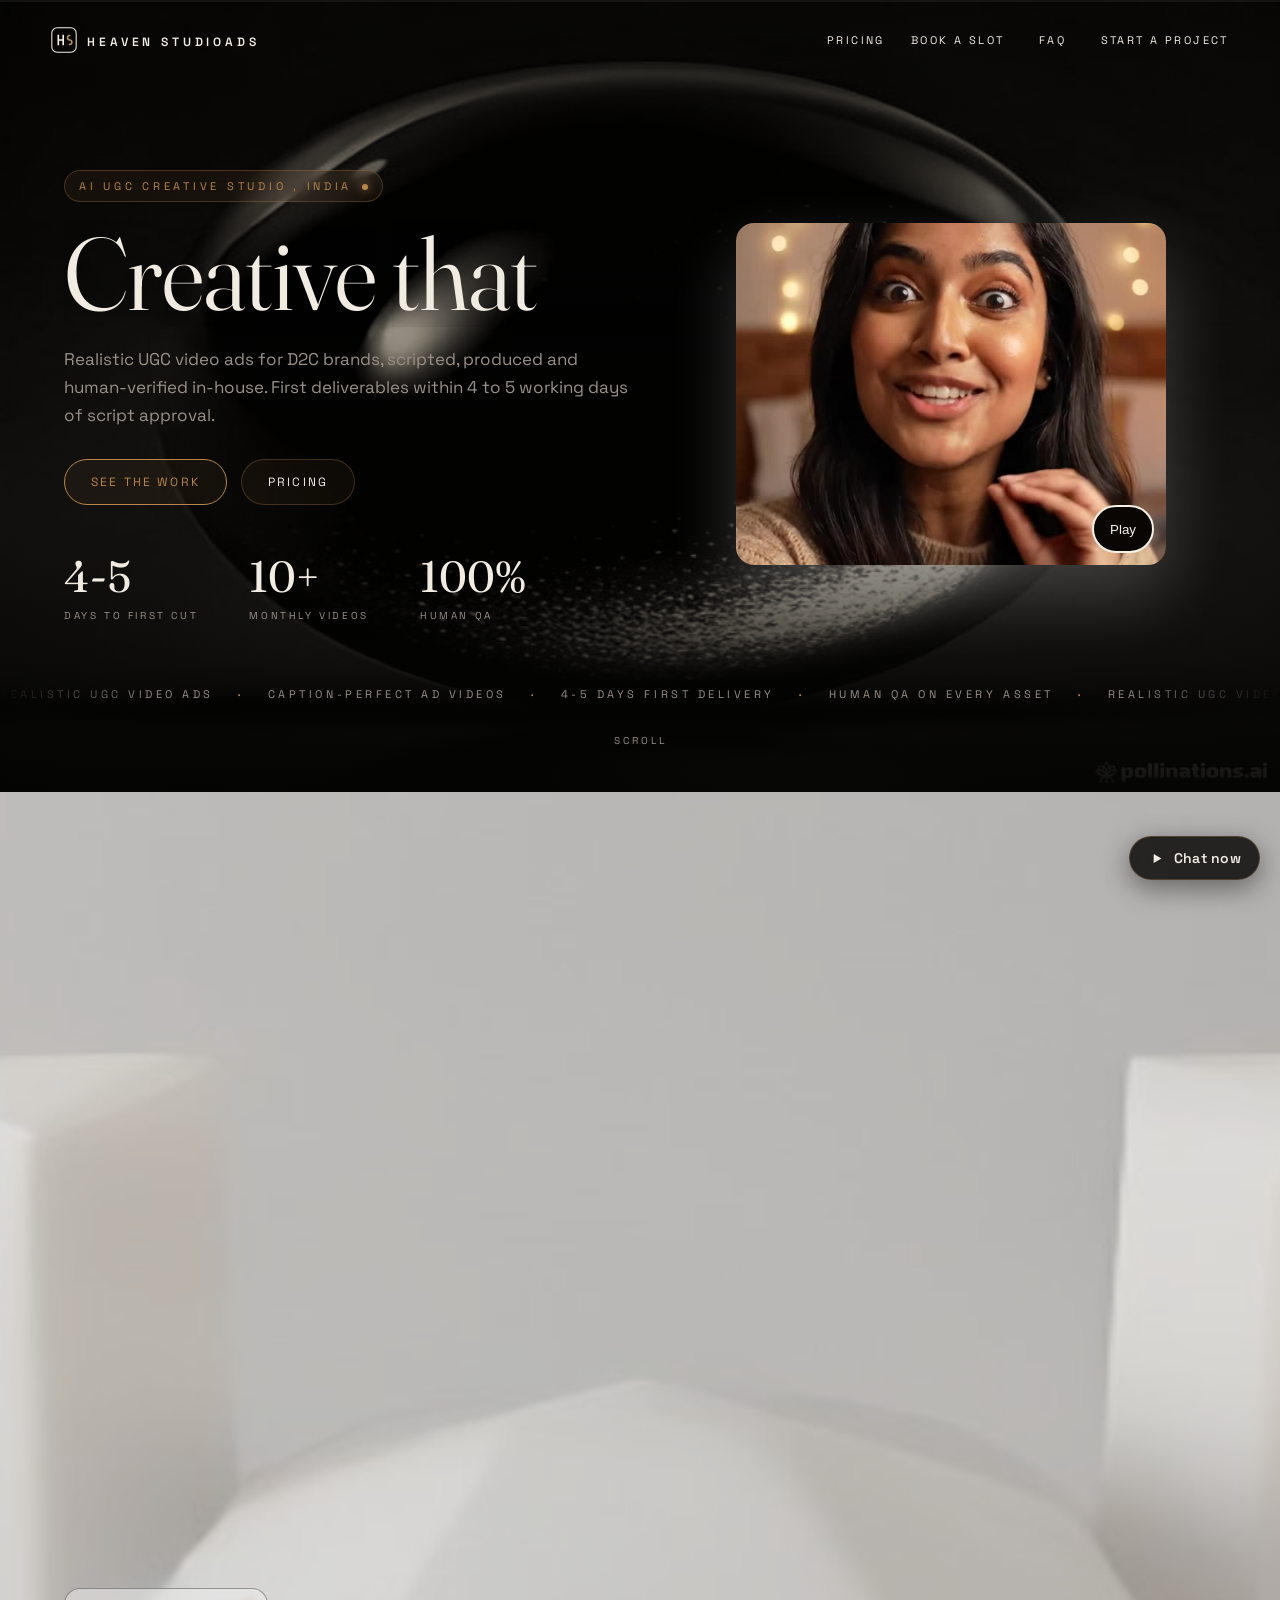
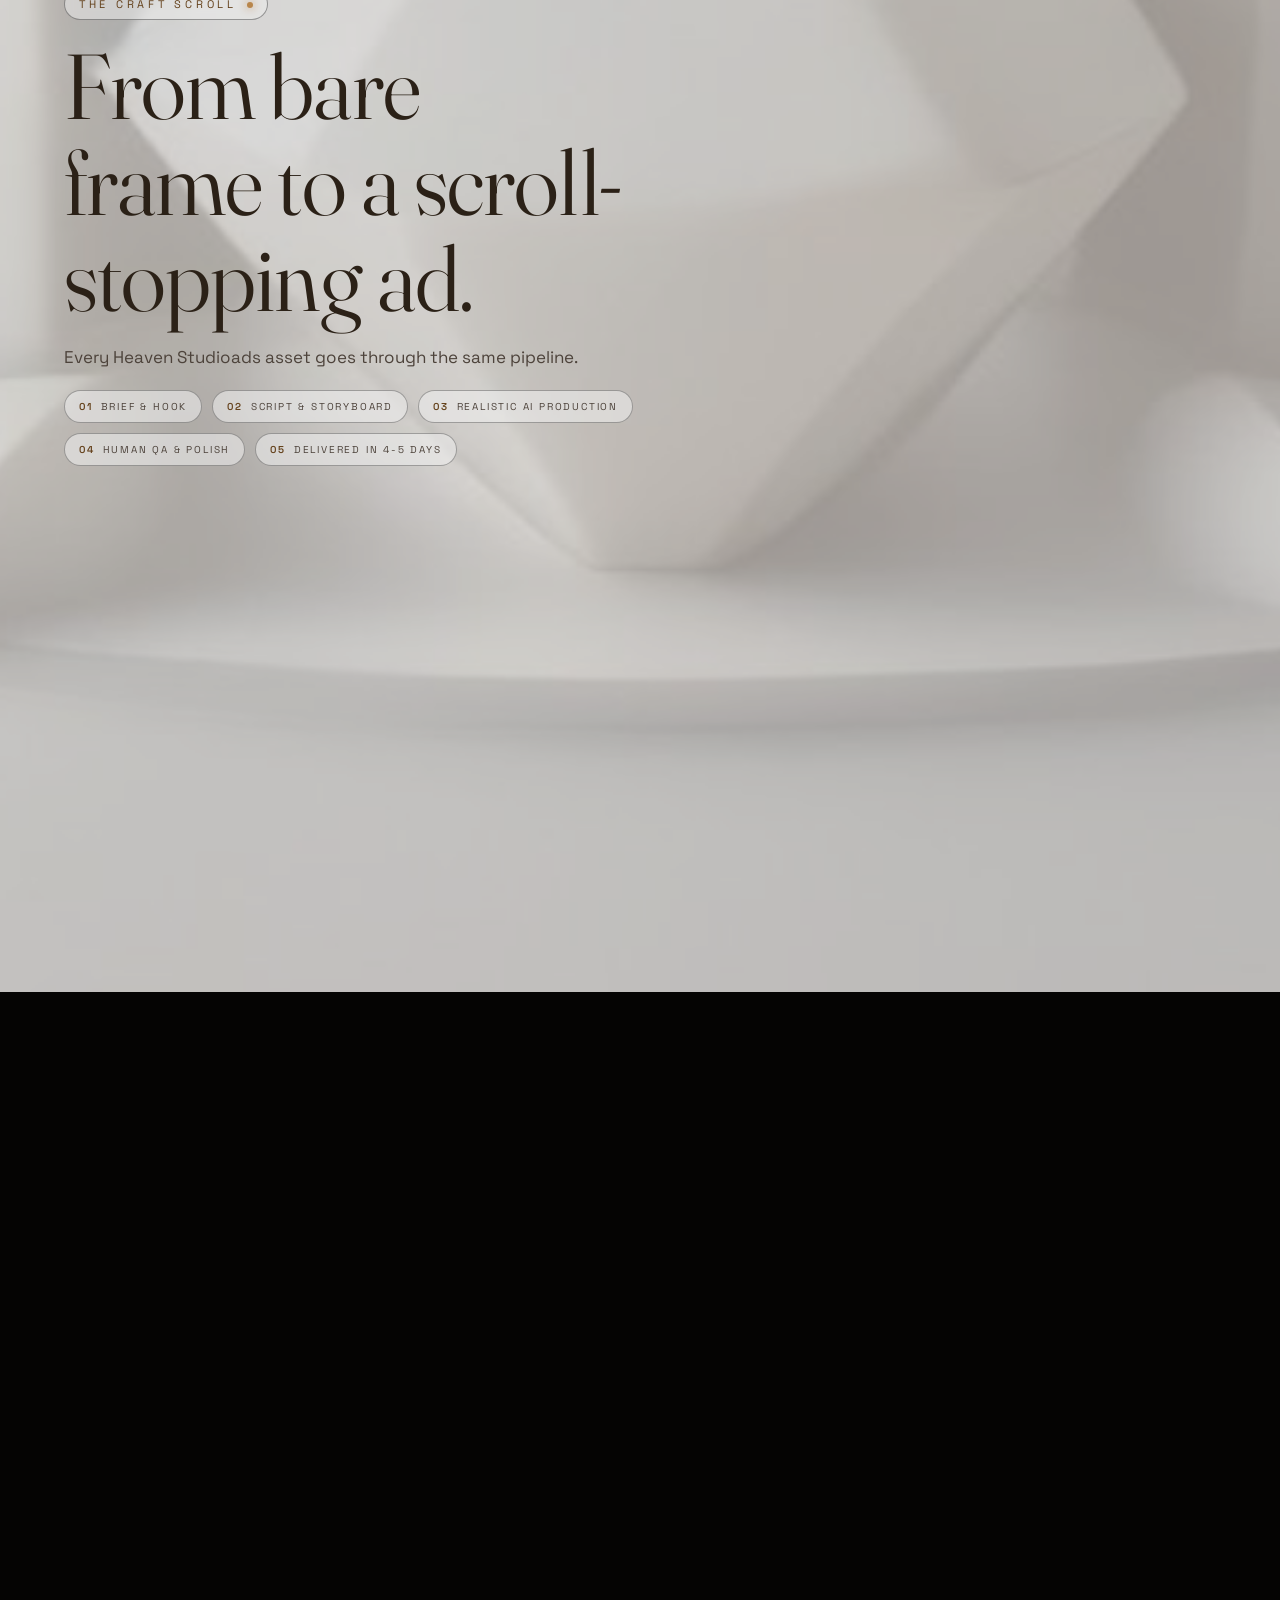
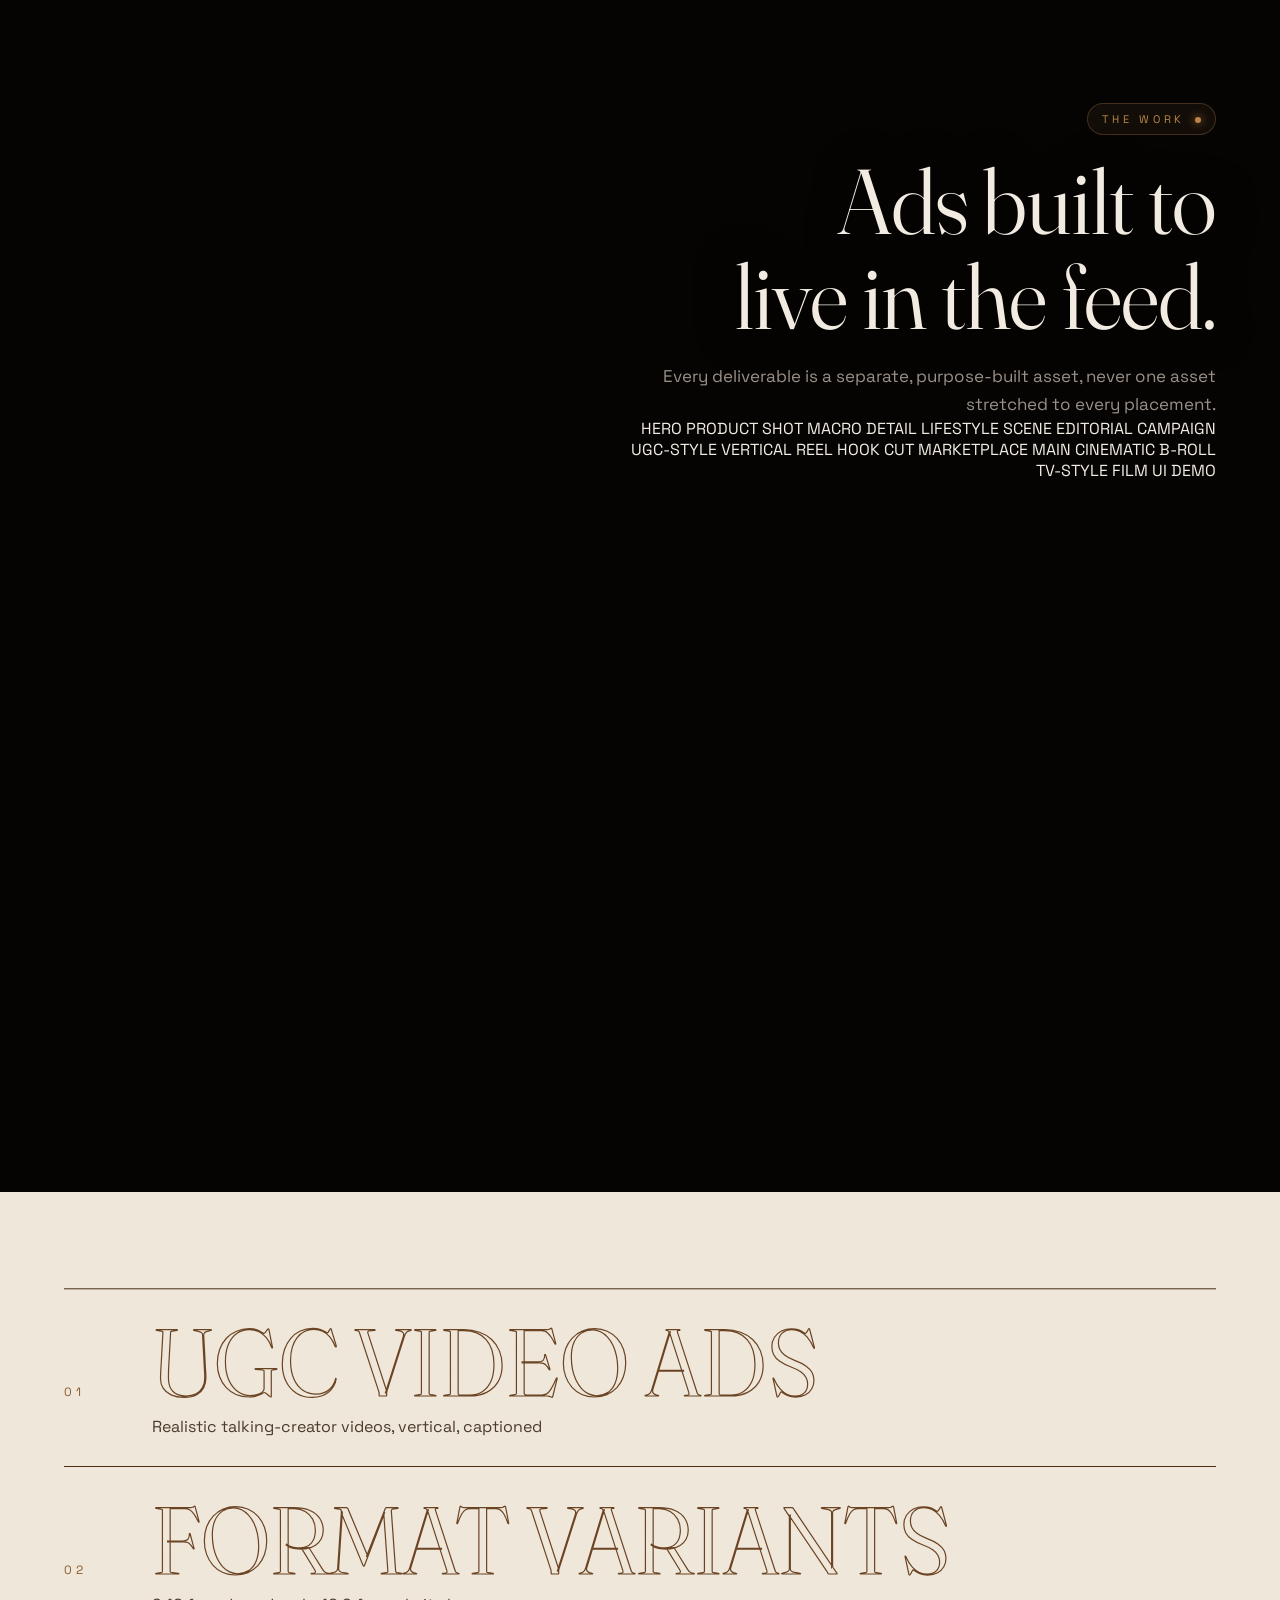
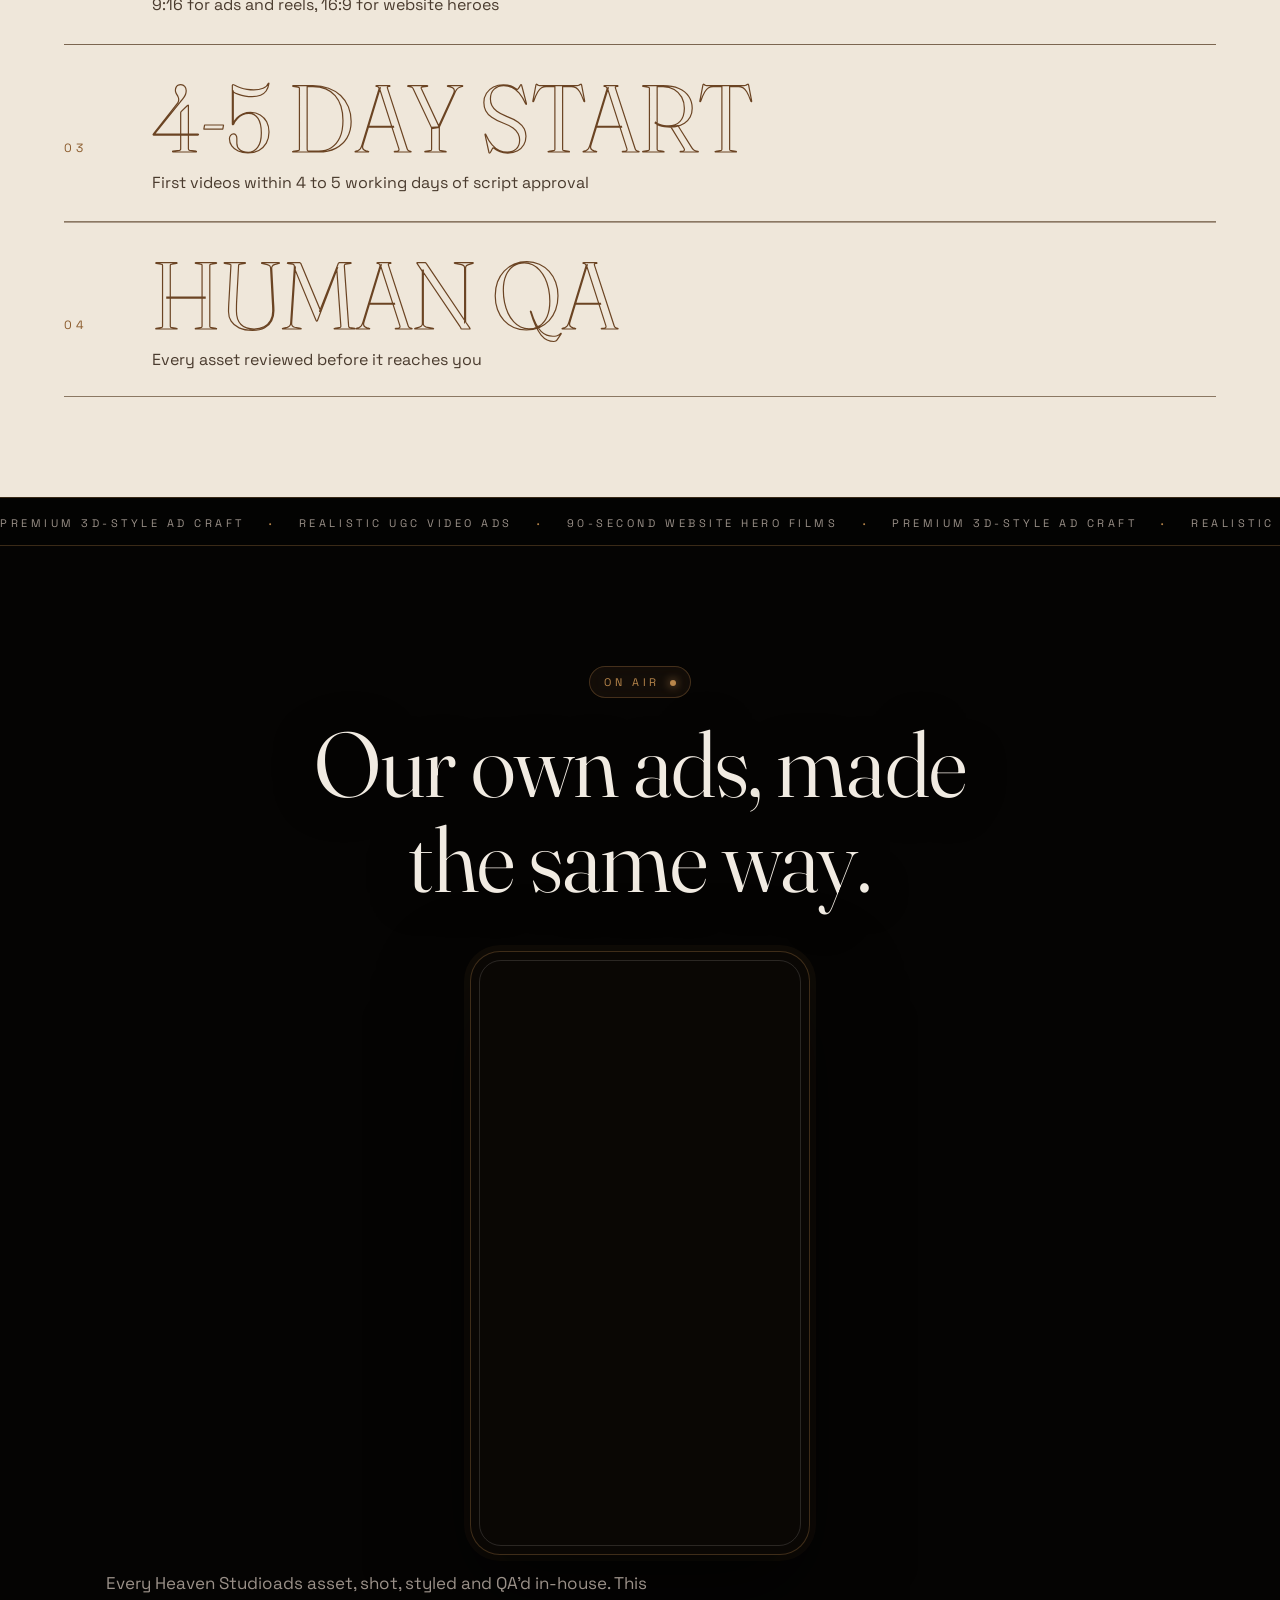
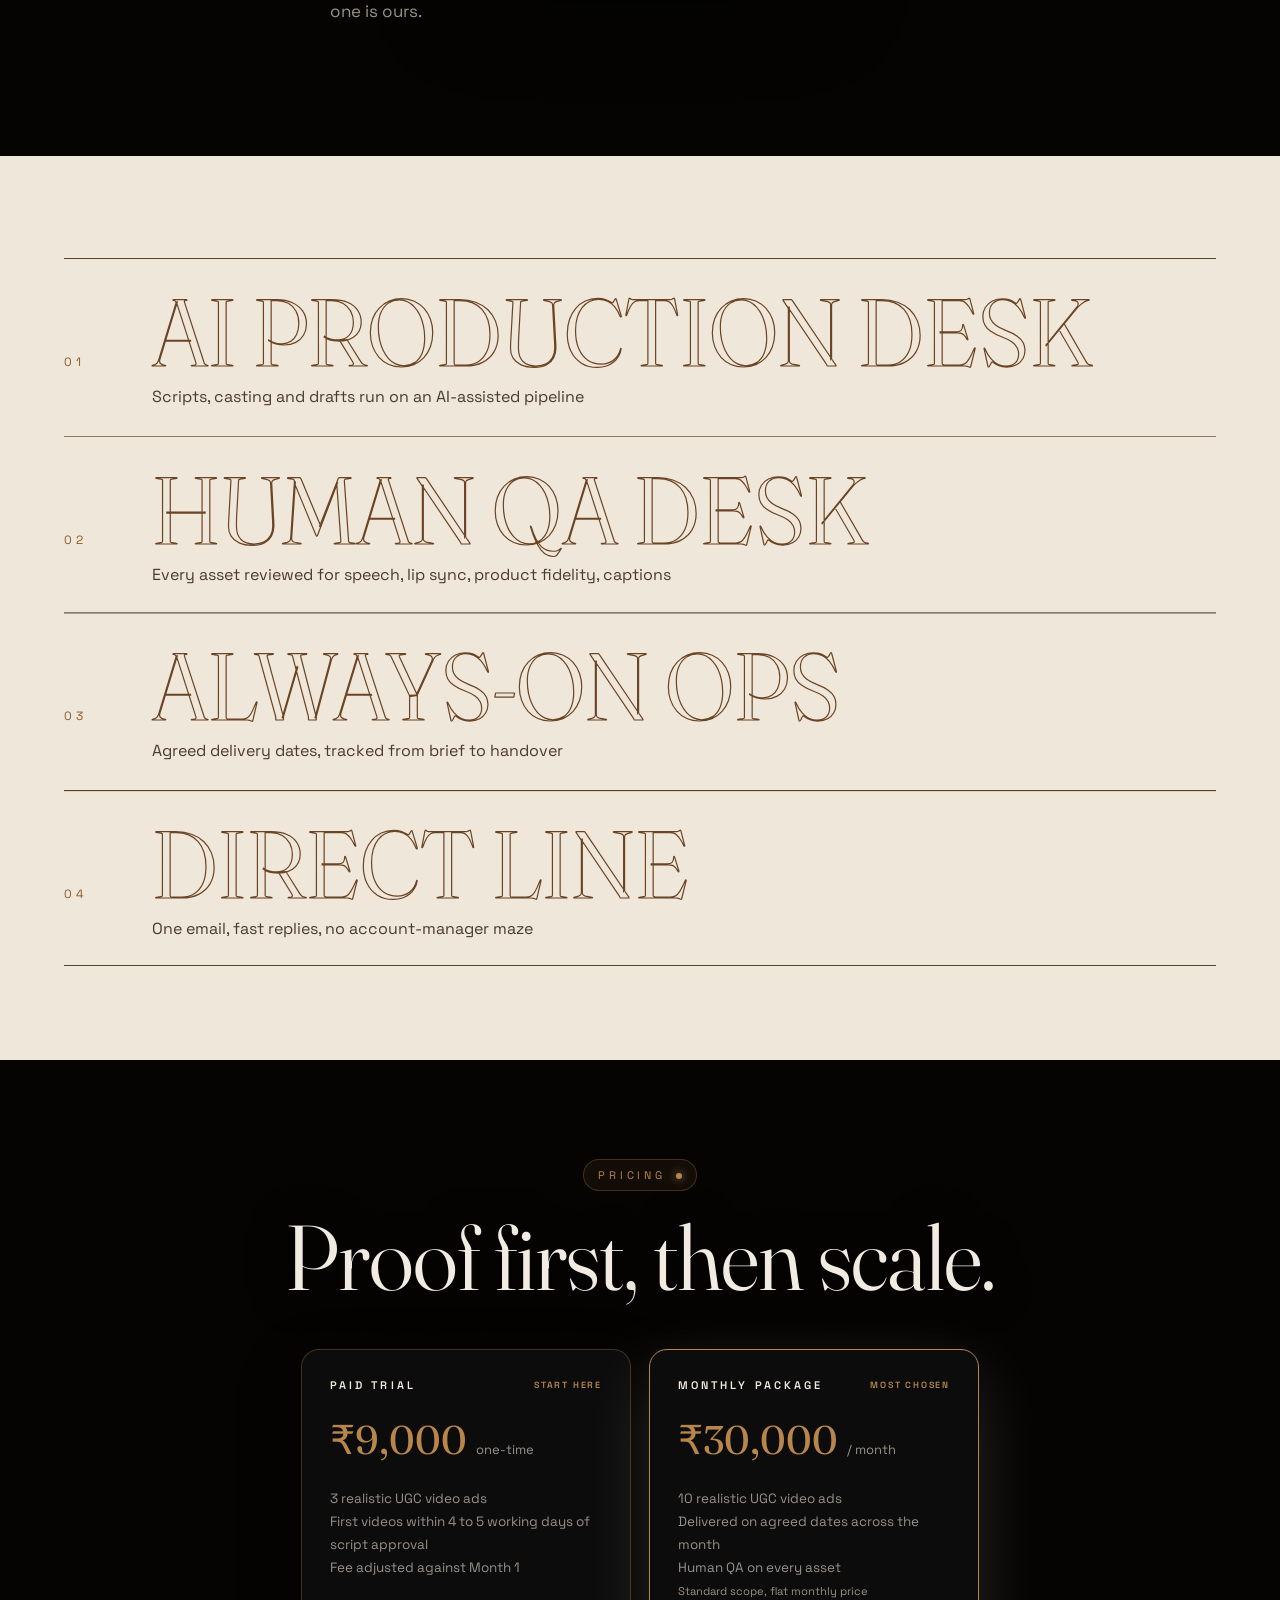
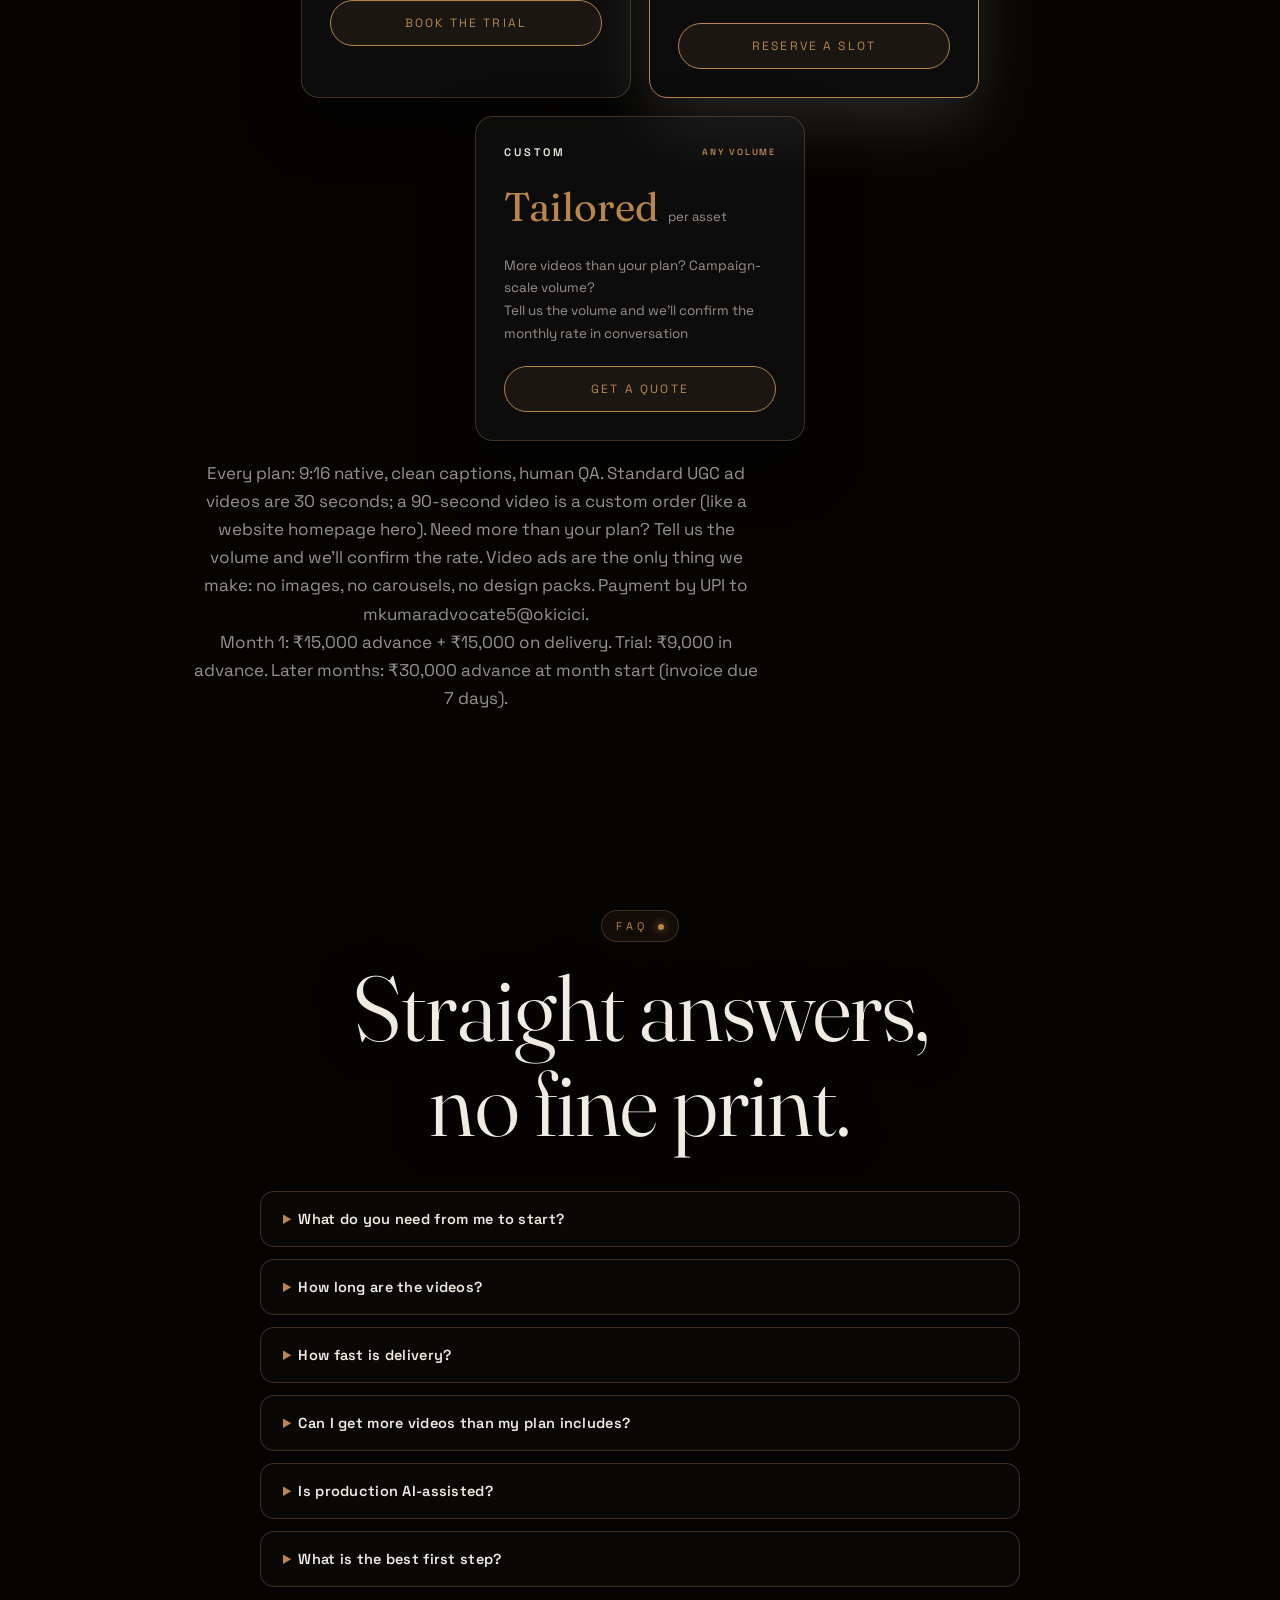
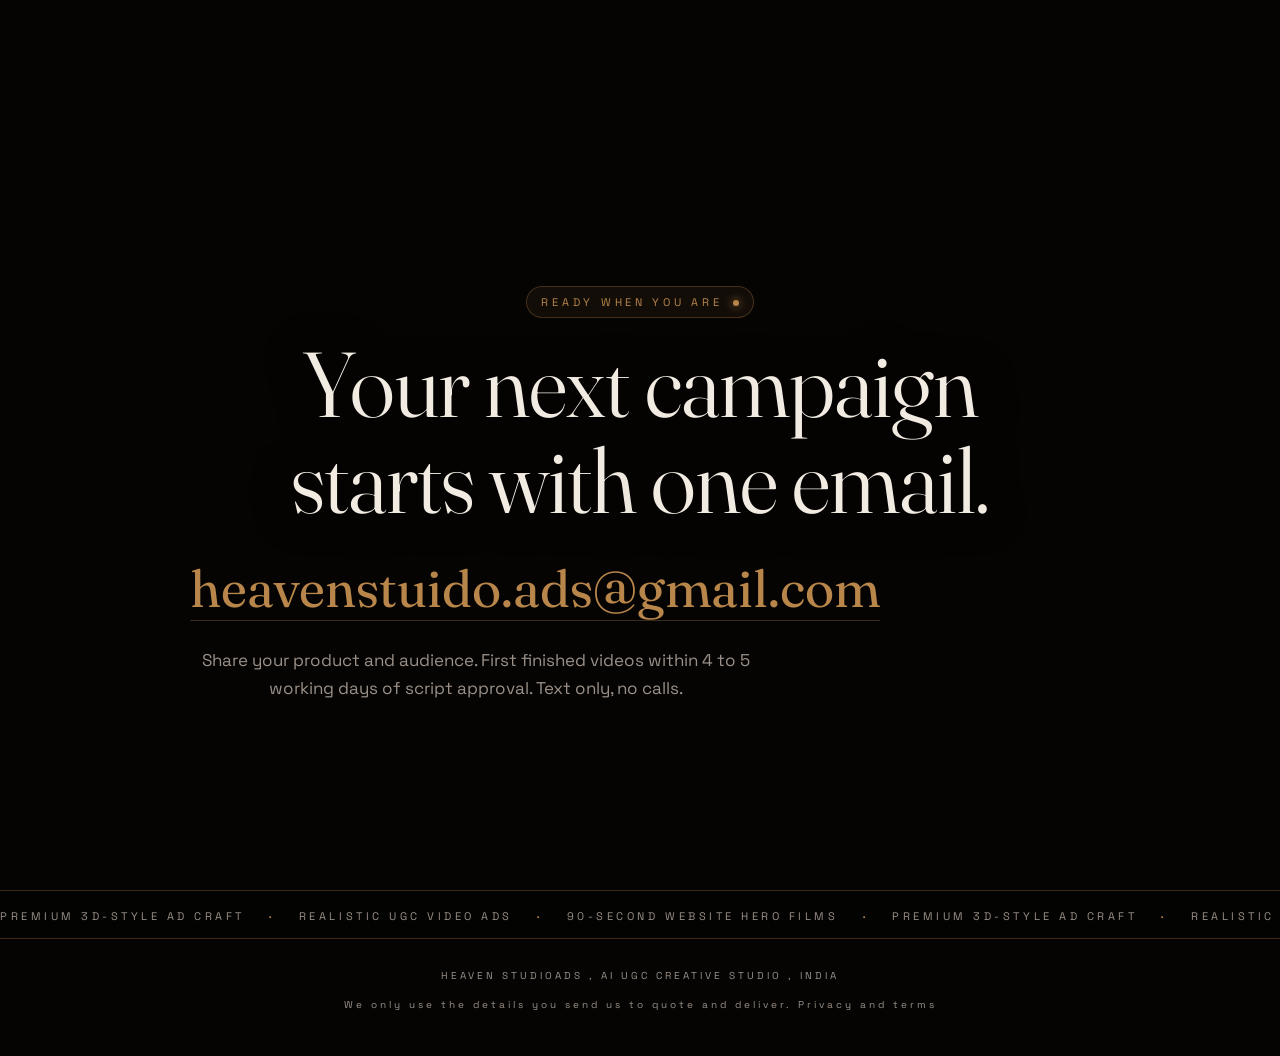
==== index.html @ acac99a0 "sync: portfolio from org/site.py deploy" ====
<!DOCTYPE html>
<html lang="en">
<head>
<meta charset="utf-8">
<meta name="viewport" content="width=device-width,initial-scale=1,viewport-fit=cover">
<title>Realistic UGC video ads for D2C brands | Heaven Studioads</title>
<meta name="description" content="Heaven Studioads is an AI UGC ad agency in India making realistic UGC video ads for D2C brands. First deliverables in 4 to 5 working days. Paid trial ₹9,000.">
<link rel="stylesheet" href="fonts.css">
<link rel="stylesheet" href="fonts.css">
<link rel="icon" type="image/svg+xml" href="favicon.svg">
<link rel="canonical" href="https://mr-lemon-0.github.io/heaven-studioads-site/">
<meta name="robots" content="index,follow,max-image-preview:large,max-snippet:-1">
<meta name="author" content="Heaven Studioads">
<meta name="geo.region" content="IN">
<meta name="geo.placename" content="India">
<link rel="alternate" hreflang="en-in" href="https://mr-lemon-0.github.io/heaven-studioads-site/">
<link rel="alternate" hreflang="x-default" href="https://mr-lemon-0.github.io/heaven-studioads-site/">

<meta property="og:title" content="Heaven Studioads, AI UGC Creative Studio, India">
<meta property="og:description" content="Realistic AI UGC video ads for Indian D2C brands, scripted, produced and human-verified. First deliverables in 4 to 5 working days.">
<meta property="og:type" content="website">
<meta property="og:url" content="https://mr-lemon-0.github.io/heaven-studioads-site/">
<meta property="og:image" content="https://mr-lemon-0.github.io/heaven-studioads-site/logo-submark.svg">
<meta name="theme-color" content="#050403">
<link rel="apple-touch-icon" href="logo-submark.svg">
<style>
/* Hallmark 2.0.0 | critique: colours lifted to one token block, focus rings via outline, content visible with scripting off | waivers: 67/54 small caps and tracking are the studio label voice; 62 reveal kept but never hides content */
:root{--c1:#64411b;--c2:#000;--c3:#f1ebe2;--c4:rgba(0,0,0,.45);--c5:#4a2f16;--c6:#6b4423;--c7:#b8864b;--c8:rgba(184,134,75,.08);--c9:#8a5a2b;--c10:rgba(4,4,3,.5);--c11:#4d433b;--c12:rgba(0,0,0,.55);--c13:#050403;--c14:#9a9088;--c15:rgba(184,134,75,.3);--c16:rgba(4,4,3,.7);--c17:rgba(4,4,3,.82);--c18:rgba(184,134,75,.07);--c19:#0a0603;--c20:rgba(255,255,255,.2);--c21:rgba(20,20,20,.55);--c22:rgba(255,255,255,.14);--c23:rgba(4,4,3,.74);--c24:rgba(255,255,255,.06);--c25:#2a2018;--c26:#3a2616;--c27:rgba(255,255,255,.03);--c28:rgba(4,4,3,.55);--c29:rgba(4,4,3,.35);--c30:rgba(4,4,3,.96);--c31:#c9c9c9;--c32:rgba(0,0,0,.35);--c33:rgba(240,240,240,.5);--c34:#2b2117;--c35:rgba(0,0,0,.3);--c36:rgba(240,240,240,.55);--c37:rgba(0,0,0,.25);--c38:rgba(4,4,3,.85);--c39:#efe7da;--c40:#1c120a;--c41:#4a3b2e;--c42:#0a0704;--c43:rgba(0,0,0,.6);--c44:rgba(184,134,75,.06);--c45:rgba(241,235,226,.14);--c46:rgba(255,255,255,.02);--c47:#f5f0e6;--c48:rgba(184,134,75,.85);--c49:rgba(184,134,75,.12);--c50:rgba(20,16,10,.55);--c51:#141008;--c52:#8fce9a;--c53:#e39a7a;--c54:rgba(4,3,2,.74);--c55:rgba(18,14,9,.94);--c56:rgba(5,4,3,.82);--c57:rgba(10,8,5,.96);--c58:rgba(184,134,75,.22);--c59:rgba(184,134,75,.4);}

:root{
  --bg:var(--c13); --ink:var(--c3); --mut:var(--c14); --ice:var(--c7); --glass:var(--c8);
  --line:var(--c15); --disp:"Fraunces",Georgia,serif; --grot:"Space Grotesk",system-ui,sans-serif;
}
*{box-sizing:border-box;margin:0}
html{overflow-x:clip;scroll-behavior:smooth}
body{overflow-x:clip;background:var(--bg);color:var(--ink);font-family:var(--grot);overflow-x: clip;-webkit-font-smoothing:antialiased}
a{color:inherit;text-decoration:none}
em{font-style:italic;color:var(--ice)}
#world{position:fixed;inset:0;width:100%;height:100%;z-index:0}
#veil{position:fixed;inset:0;z-index:1;pointer-events:none;
  background:radial-gradient(120% 90% at 22% 40%,var(--c16),transparent 55%)}
/* preloader */

#pre.done{opacity:0;visibility:hidden}
#pre-n{font-family:var(--disp);font-size:clamp(60px,14vw,150px);font-weight:300;color:var(--ice)}
/* header */
#bar{position:fixed;top:0;left:0;right:0;z-index:20;display:flex;justify-content:space-between;align-items:center;
  padding:18px clamp(18px,4vw,54px);mix-blend-mode:screen}
#bar strong{font-size:12px;letter-spacing:.32em;font-weight:600}
#bar nav{display:flex;gap:26px;font-size:11px;letter-spacing:.22em}
#bar nav a:hover{color:var(--ice)}
/* chapters */
main{position:relative;z-index:5}
.ch{position:relative;min-height:88svh;display:flex;align-items:center;padding:11vh clamp(18px,5vw,64px)}
.ch.tall{min-height:200svh}
.ov{max-width:600px}
.ov.left{margin-right:auto}
.ov.right{margin-left:auto;text-align:right}
.ov.center{margin:0 auto;text-align:center;max-width:900px}
.ov.mid{position:sticky;top:15vh}
.tag{display:inline-block;font-size:11px;letter-spacing:.34em;color:var(--ice);margin-bottom:18px;
  padding:8px 14px;border:1px solid var(--line);border-radius:999px;background:var(--glass);backdrop-filter:blur(8px)}
h1,h2{font-family:var(--disp);font-weight:340;line-height:1.04;letter-spacing:-.01em;
  font-size:clamp(42px,7.2vw,92px);text-wrap:balance;text-shadow:0 2px 40px var(--c17)}
h1{font-size:clamp(46px,8vw,110px)}
.ov p{margin-top:18px;font-size:clamp(14px,1.4vw,17px);line-height:1.65;color:var(--mut);max-width:52ch}
.ov.right p{margin-left:auto}
.row{display:flex;gap:14px;margin-top:30px;flex-wrap:wrap}
.btn{display:inline-block;padding:14px 26px;font-size:12px;letter-spacing:.18em;border:1px solid var(--ice);
  color:var(--ice);border-radius:999px;transition:background .25s,color .25s;background:var(--c18);backdrop-filter:blur(6px)}
.btn:hover{background:var(--ice);color:var(--c19)}
.btn.ghost{border-color:var(--line);color:var(--ink)}
.stats{display:flex;gap:clamp(18px,4vw,54px);margin-top:44px}
.stats dt{font-family:var(--disp);font-size:clamp(28px,3.4vw,44px);color:var(--ink)}
.stats dd{font-size:10px;letter-spacing:.26em;color:var(--mut);margin-top:6px}
/* craft stage */
.stage{margin-top:40px;display:flex;align-items:center;gap:16px}
#stage{font-size:12px;letter-spacing:.3em;color:var(--ice)}
.track{position:relative;width:min(220px,40vw);height:2px;background:var(--c20)}
#trackfill{position:absolute;left:0;top:0;bottom:0;width:0;background:var(--ice)}
.scrollcue{position:absolute;bottom:5vh;left:50%;transform:translateX(-50%);font-size:10px;letter-spacing:.3em;color:var(--mut);animation:bob 2.2s ease-in-out infinite}
@keyframes bob{50%{transform:translate(-50%,8px)}}
/* pricing */
.cards{display:flex;gap:18px;margin-top:44px;justify-content:center;flex-wrap:wrap}
.card{width:min(330px,86vw);text-align:left;padding:28px;border:1px solid var(--line);border-radius:18px;
  background:var(--c21);backdrop-filter:blur(14px);box-shadow:0 24px 60px var(--c4)}
.card.star{border-color:var(--ice);box-shadow:0 24px 70px var(--c22)}
.card h3{font-size:11px;letter-spacing:.28em;color:var(--ink);font-weight:600;display:flex;justify-content:space-between;gap:10px;align-items:center}
.card h3 small{color:var(--ice);font-size:9px;letter-spacing:.2em}
.card .price{font-family:var(--disp);font-size:clamp(30px,3.4vw,40px);margin-top:14px;color:var(--ice)}
.card .price small{font-size:13px;color:var(--mut);font-family:var(--grot)}
.card p{margin-top:14px;font-size:13.5px;line-height:1.7;color:var(--mut)}
.card .btn{margin-top:20px;display:block;text-align:center}
.note{margin-top:26px;font-size:12px;color:var(--mut)}
/* contact */
.mail{font-family:var(--disp);font-size:clamp(24px,4.6vw,52px);color:var(--ice);border-bottom:1px solid var(--line)}
.sub{margin-top:14px !important}
footer{position:relative;z-index:5;text-align:center;padding:30px;font-size:10px;letter-spacing:.3em;color:var(--mut)}
@media(max-width:760px){
  #bar nav a:first-child{display:none}
  .ov.right{text-align:left;margin:0}
  .stats{gap:22px}
  #veil{background:radial-gradient(130% 70% at 50% 60%,var(--c23),transparent 75%)}
}
@media(prefers-reduced-motion:reduce){.scrollcue{animation:none}}

/* ===== full-motion layer ===== */
#pbar{position:fixed;top:0;left:0;right:0;height:2px;z-index:35;background:var(--c24)}
#pfill{display:block;height:100%;width:0;background:linear-gradient(90deg,var(--ice),var(--c3));box-shadow:0 0 12px var(--ice)}
/* split letters */
#hero-h .w{display:inline-block;overflow:hidden;vertical-align:top}
#hero-h .w i{display:inline-block;font-style:inherit;transform:none;opacity:1;transition:transform .9s cubic-bezier(.2,.9,.2,1),opacity .9s}
#hero-h.go .w i{transform:none;opacity:1}
/* reveal system */
.rv>*{opacity:1;transform:none;filter:none;
  transition:opacity .8s cubic-bezier(.2,.9,.2,1),transform .8s cubic-bezier(.2,.9,.2,1),filter .8s}
.rv.in>*{opacity:1;transform:none;filter:blur(0)}
.rv.in>*:nth-child(2){transition-delay:.12s}
.rv.in>*:nth-child(3){transition-delay:.24s}
.rv.in>*:nth-child(4){transition-delay:.36s}
.rv.in>*:nth-child(5){transition-delay:.48s}
.rv.in>*:nth-child(6){transition-delay:.6s}
.rv.in>*:nth-child(7){transition-delay:.72s}
.rv.in>*:nth-child(8){transition-delay:.84s}
/* headline shimmer */
h1 em,h2 em{background:linear-gradient(110deg,var(--c9) 20%,var(--c3) 42%,var(--c7) 62%);background-size:220% 100%;
  -webkit-background-clip:text;background-clip:text;color:transparent;animation:shim 5s linear infinite}
@keyframes shim{to{background-position:-220% 0}}
/* marquee */
.marquee{position:absolute;left:0;right:0;bottom:calc(5vh + 44px);overflow:hidden;pointer-events:none;
  -webkit-mask-image:linear-gradient(90deg,transparent,var(--c2) 12%,var(--c2) 88%,transparent);mask-image:linear-gradient(90deg,transparent,var(--c2) 12%,var(--c2) 88%,transparent)}
.mq-track{display:inline-flex;gap:2.2em;white-space:nowrap;font-size:11px;letter-spacing:.32em;color:var(--mut);animation:mq 26s linear infinite}
.mq-track b{color:var(--ice)}
@keyframes mq{to{transform:translateX(-50%)}}
/* floating tag chip */
.tag::after{content:"";display:inline-block;width:6px;height:6px;margin-left:10px;border-radius:50%;
  background:var(--ice);box-shadow:0 0 10px var(--ice);animation:blip 1.6s ease-in-out infinite}
@keyframes blip{50%{opacity:.25;transform:scale(.6)}}
/* magnetic buttons + card tilt */
.btn,.card{transition:transform .35s cubic-bezier(.2,.9,.2,1),box-shadow .35s}
.card.tilt{transform-style:preserve-3d}
/* stats counter pop */
.stats dt{animation:pop .6s cubic-bezier(.2,.9,.2,1) backwards}
.stats div:nth-child(1) dt{animation-delay:.1s}.stats div:nth-child(2) dt{animation-delay:.3s}.stats div:nth-child(3) dt{animation-delay:.5s}
@keyframes pop{from{transform:scale(.4);opacity:0}}
@media(prefers-reduced-motion:reduce){.rv>*,#hero-h .w i{transition:none;opacity:1;transform:none;filter:none}
  .mq-track,h1 em,h2 em,.tag::after{animation:none}}

/* ===== aurora background + DOM showcase ===== */
.aurora{position:fixed;inset:-20%;z-index:-2;filter:blur(70px);opacity:.5;pointer-events:none}
.aurora i{position:absolute;border-radius:50%}
.aurora .a1{width:46vmax;height:46vmax;left:-10%;top:-12%;background:radial-gradient(circle,var(--c5),transparent 62%);animation:aur1 18s ease-in-out infinite alternate}
.aurora .a2{width:40vmax;height:40vmax;right:-8%;top:22%;background:radial-gradient(circle,var(--c25),transparent 62%);animation:aur2 22s ease-in-out infinite alternate}
.aurora .a3{width:38vmax;height:38vmax;left:26%;bottom:-16%;background:radial-gradient(circle,var(--c26),transparent 62%);animation:aur3 26s ease-in-out infinite alternate}
@keyframes aur1{to{transform:translate(9vmax,7vmax) scale(1.15)}}
@keyframes aur2{to{transform:translate(-8vmax,9vmax) scale(1.2)}}
@keyframes aur3{to{transform:translate(6vmax,-8vmax) scale(1.12)}}
/* pipeline steps */
.steps{list-style:none;display:flex;flex-wrap:wrap;gap:10px;margin:18px 0 0;padding:0}
.steps li{font-size:10px;letter-spacing:.18em;color:var(--mut);border:1px solid var(--line);border-radius:999px;
  padding:9px 14px;backdrop-filter:blur(6px);animation:chipf 5s ease-in-out infinite}
.steps li b{color:var(--ice);margin-right:8px;font-weight:600}
.steps li:nth-child(2n){animation-delay:.8s}.steps li:nth-child(3n){animation-delay:1.6s}
@keyframes chipf{50%{transform:translateY(-5px);border-color:var(--ice)}}
/* gallery */
.gal{display:flex;flex-wrap:wrap;gap:26px;justify-content:center;margin-top:34px;perspective:900px}
.float-card{margin:0;max-width:300px;border-radius:14px;overflow:hidden;border:1px solid var(--line);
  background:var(--c27);box-shadow:0 24px 60px var(--c4);will-change:transform}
.float-card img{width:100%;display:block;aspect-ratio:4/5;object-fit:cover}
.float-card figcaption{font-size:9px;letter-spacing:.28em;color:var(--mut);padding:12px 14px;border-top:1px solid var(--line)}
.float-card:hover img{transform:scale(1.05);transition:transform .8s cubic-bezier(.2,.9,.2,1)}
@media(prefers-reduced-motion:reduce){.aurora i,.steps li{animation:none}}


/* ===== Thanh Wubi 2026 Portfolio style layer (measured palette) ===== */
/* hero cover render */
#hero::before{content:"";position:absolute;inset:0;z-index:-1;
  background:url("samples/cover_dark.jpg") center/cover no-repeat;
  filter:grayscale(1) contrast(1.05)}
#hero::after{content:"";position:absolute;inset:0;z-index:-1;
  background:linear-gradient(180deg,var(--c28) 0%,var(--c29) 40%,var(--c10) 70%,var(--c30) 100%)}
/* light ivory chapter (reference light module) */
.lite{background:var(--c31)}
.lite::after{content:"";position:absolute;inset:0;z-index:0;
  background:url("samples/light.jpg") center/cover no-repeat;opacity:.42;pointer-events:none}
.lite .ov{position:relative;z-index:1}
.lite .tag{color:var(--c1);border-color:var(--c32);background:var(--c33);backdrop-filter:blur(4px)}
.lite h2{color:var(--c34);text-shadow:none}
.lite h2 em{background:none;-webkit-background-clip:initial;background-clip:initial;color:var(--c1);-webkit-text-fill-color:var(--c1);animation:none}
.lite .ov p{color:var(--c11)}
.lite .steps li{color:var(--c11);border-color:var(--c35);background:var(--c36)}
.lite .steps li b{color:var(--c1)}
.lite #stage{color:var(--c1)}
.lite .track{background:var(--c37)}
.lite #trackfill{background:var(--c1)}
/* full-bleed 3D reels (reference showcase modules) */
.reelband{position:relative;z-index:5}
.reel{position:relative;margin:0;width:100%;aspect-ratio:1400/788;overflow:hidden;border-top:1px solid var(--line);border-bottom:1px solid var(--line)}
.reel .f{position:absolute;inset:0}
.reel .f img{width:100%;height:100%;object-fit:cover;display:block;animation:reelzoom 16s ease-in-out infinite alternate}
.reel .f:nth-child(2){opacity:0;animation:rfade 16s ease-in-out infinite}
.reel .cap{position:absolute;left:clamp(18px,5vw,64px);bottom:22px;z-index:2;font-size:10px;letter-spacing:.32em;
  color:var(--ink);background:var(--c10);backdrop-filter:blur(8px);border:1px solid var(--line);
  border-radius:999px;padding:9px 16px}
@keyframes rfade{0%,42%{opacity:0}50%,92%{opacity:1}100%{opacity:0}}
@keyframes reelzoom{from{transform:scale(1.04)}to{transform:scale(1.13)}}
/* thin ticker strips (reference marquee modules) */
.tick{position:relative;z-index:5;overflow:hidden;border-top:1px solid var(--line);border-bottom:1px solid var(--line);
  background:var(--c38);padding:13px 0}
@media(prefers-reduced-motion:reduce){.reel .f:nth-child(2),.reel .f img{animation:none}}


/* ===== editorial monochrome layer (no imagery) ===== */
img,video{filter:none}
#hero::before{filter:grayscale(1) sepia(.35) contrast(1.1)}
.ed{position:relative;z-index:5;background:var(--c39);color:var(--c40);padding:clamp(40px,8vw,110px) clamp(18px,5vw,64px)}
.ed-row{display:grid;grid-template-columns:70px 1fr;gap:6px 18px;align-items:baseline;padding:26px 0;border-top:1px solid var(--c5)}
.ed-row:last-child{border-bottom:1px solid var(--c5)}
.ed-n{font-size:12px;letter-spacing:.3em;color:var(--c9)}
.ed-t{font-family:var(--disp);font-size:clamp(34px,7.4vw,96px);line-height:1;font-weight:340;color:transparent;-webkit-text-stroke:1.2px var(--c6);transition:color .35s,-webkit-text-stroke-color .35s}
.ed-row:hover .ed-t{color:var(--c6)}
.ed-d{grid-column:2;font-size:clamp(13px,1.3vw,16px);color:var(--c41);max-width:52ch}
@media(max-width:760px){.ed-row{grid-template-columns:44px 1fr}.ed-t{-webkit-text-stroke:1px var(--c6)}}


/* ===== agency promo film ===== */
.promo{position:relative;z-index:5;padding:clamp(60px,10vw,120px) clamp(18px,5vw,64px) clamp(70px,11vw,130px);background:var(--bg)}
.promo .ov.center{max-width:1100px}
.phone{position:relative;width:min(340px,82vw);margin:44px auto 0;aspect-ratio:9/16;border-radius:30px;overflow:hidden;
  border:1px solid var(--line);background:var(--c42);box-shadow:0 40px 90px var(--c43),0 0 0 6px var(--c44)}
.phone video{width:100%;height:100%;object-fit:cover;display:block}
.phone::after{content:"";position:absolute;inset:8px;border-radius:22px;border:1px solid var(--c45);pointer-events:none}
.promo p.sub{margin-top:26px}

.faqs{margin-top:40px;text-align:left;max-width:760px;margin-left:auto;margin-right:auto}
.faqs details{border:1px solid var(--line);border-radius:14px;padding:18px 22px;margin-bottom:12px;background:var(--c46)}
.faqs summary{cursor:pointer;font-size:14.5px;color:var(--ink);font-weight:600;letter-spacing:.02em}
.faqs summary::marker{color:var(--ice)}
.faqs p{margin-top:12px;font-size:13.5px;line-height:1.75;color:var(--mut)}


#bar .mk{width:26px;height:26px;vertical-align:-7px;margin-right:10px;display:inline-block;color:var(--c47)}
@media(max-width:640px){#bar .mk{width:21px;height:21px;vertical-align:-5px;margin-right:7px}}

/* ===== premium motion layer (Nova-pattern: color journey + cursor + counters) ===== */
body{transition:background 1.1s ease}
#cur{position:fixed;top:0;left:0;width:26px;height:26px;border-radius:50%;pointer-events:none;z-index:40;
  background:radial-gradient(circle,var(--c48),var(--c49) 60%,transparent 70%);
  transform:translate(-40px,-40px) scale(1);opacity:.75;
  transition:transform .18s ease,opacity .3s ease;mix-blend-mode:screen;filter:blur(.4px)}
#cur.big{transform:translate(-40px,-40px) scale(2.4);opacity:.9}
@media(hover:none){#cur{display:none}}
.stats dt[data-cnt]{font-variant-numeric:tabular-nums}
.ed-row{will-change:transform;transition:transform .1s linear}

/* ===== booking form ===== */
.book{display:grid;grid-template-columns:1fr;gap:14px;max-width:520px;margin:26px 0 0}
.book input,.book select,.book textarea{background:var(--c50);border:1px solid var(--line);border-radius:12px;
  padding:14px 16px;color:var(--ink);font-family:var(--grot);font-size:14px;outline:none;backdrop-filter:blur(8px);
  transition:border-color .25s}
.book input:focus,.book select:focus,.book textarea:focus{border-color:var(--ice);outline:2px solid var(--c3);outline-offset:2px}
.book textarea{grid-column:1/-1;resize:vertical}
.book .btn{grid-column:1/-1;justify-self:center;width:100%;cursor:pointer}
.book select option{background:var(--c51);color:var(--ink)}
@media(max-width:640px){.book{grid-template-columns:1fr}}

/* booking in-site states */
.bk-note{grid-column:1/-1;font-size:13px;letter-spacing:.06em;line-height:1.6}
.bk-note.ok{color:var(--c52)}
.bk-note.bad{color:var(--c53)}
#bookForm.sent .book>*:not(.bk-note){opacity:.15;pointer-events:none}

/* ===== booking drawer: slides down from the TOP ===== */
#bkd{position:fixed;inset:0;z-index:60;visibility:hidden;pointer-events:none}
#bkd.open{visibility:visible;pointer-events:auto}
.bk-back{position:absolute;inset:0;background:var(--c54);backdrop-filter:blur(6px);opacity:0;transition:opacity .35s}
#bkd.open .bk-back{opacity:1}
.bk-panel{position:absolute;top:0;left:50%;width:min(600px,94vw);max-height:90svh;overflow:auto;overscroll-behavior:contain;
  background:var(--c55);border:1px solid var(--line);border-bottom-left-radius:24px;border-bottom-right-radius:24px;
  padding:clamp(26px,4vw,44px);text-align:left;backdrop-filter:blur(20px);
  box-shadow:0 40px 90px var(--c12),0 0 60px var(--c8);
  transform:translate(-50%,-102%);transition:transform .5s cubic-bezier(.2,.9,.2,1)}
#bkd.open .bk-panel{transform:translate(-50%,0)}
.bk-panel .tag{margin-bottom:12px}
.bk-panel h2{font-size:clamp(30px,4.4vw,48px)}
.bk-sub{margin-top:10px;font-size:13.5px;line-height:1.6;color:var(--mut);max-width:48ch}
.bk-x{position:absolute;top:16px;right:18px;background:none;border:1px solid var(--line);border-radius:999px;
  color:var(--mut);font-size:10px;letter-spacing:.24em;padding:8px 12px;cursor:pointer;transition:color .25s,border-color .25s}
.bk-x:hover{color:var(--ice);border-color:var(--ice)}

/* Oracle-style contact widget (owner reference 2026-10-18) */
#cw-btn{position:fixed;right:20px;bottom:20px;z-index:60;display:inline-flex;align-items:center;gap:9px;
  padding:12px 18px;border:1px solid var(--line);border-radius:999px;background:var(--c56);
  color:var(--ink);font:600 14px/1 var(--grot);letter-spacing:.02em;cursor:pointer;
  backdrop-filter:blur(10px);-webkit-backdrop-filter:blur(10px);box-shadow:0 8px 28px var(--c4);
  transition:transform .25s ease,border-color .25s ease}
#cw-btn:hover{transform:translateY(-2px);border-color:var(--ice)}
#cw-btn svg{width:17px;height:17px;fill:var(--ice)}
#cw-card{position:fixed;right:20px;bottom:78px;z-index:61;width:296px;max-width:calc(100vw - 40px);
  background:var(--c57);border:1px solid var(--line);border-radius:16px;padding:16px;
  box-shadow:0 18px 48px var(--c12);opacity:0;transform:translateY(8px) scale(.98);
  pointer-events:none;transition:opacity .22s ease,transform .22s ease}
#cw-card.open{opacity:1;transform:none;pointer-events:auto}
#cw-card .cwh{display:flex;align-items:center;gap:10px;padding-bottom:13px}
#cw-card .cwh svg{width:18px;height:18px;fill:var(--ice)}
#cw-card .cwh b{font:600 15px/1.2 var(--grot)}
#cw-card .cx{margin-left:auto;background:none;border:0;color:var(--mut);cursor:pointer;padding:4px;line-height:0}
#cw-card .cx svg{width:15px;height:15px;fill:currentColor}
#cw-card hr{border:0;border-top:1px solid var(--c58);margin:0 0 13px}
#cw-card .crow{display:flex;gap:12px;align-items:flex-start;padding:9px;border-radius:10px;text-decoration:none;color:inherit}
#cw-card .crow:hover{background:var(--glass)}
#cw-card .crow svg{width:18px;height:18px;fill:var(--ice);flex:none;margin-top:2px}
#cw-card .crow b{display:block;font:700 15px/1.25 var(--grot);letter-spacing:.01em}
#cw-card .crow small{display:block;color:var(--mut);font:400 12.5px/1.5 var(--grot);margin-top:3px}
#cw-card .crow small u{color:var(--ice);text-decoration:none;border-bottom:1px solid var(--c59)}
@media(max-width:640px){#cw-btn{right:14px;bottom:14px;padding:12px;gap:0}
  #cw-btn span{display:none}#cw-card{right:14px;bottom:68px}}
@media(prefers-reduced-motion:reduce){#cw-btn,#cw-card{transition:none}}


nav a,footer a,.foot a,header a,button{min-height:44px;min-width:44px;display:inline-flex;align-items:center;justify-content:center}

.hero-proof{position:relative;width:min(430px,92vw);margin:26px auto 30px;border-radius:18px;overflow:hidden;background:var(--c12);box-shadow:0 30px 70px var(--c20)}
.hero-proof video{display:block;width:100%;height:auto;max-height:64vh;object-fit:cover}
.hero-snd,.hero-proof #heroSound{position:absolute;right:12px;bottom:12px;min-width:48px;min-height:48px;padding:10px 16px;border-radius:999px;border:2px solid var(--c47);background:var(--c19);color:var(--c47);font:600 13px/1 inherit;cursor:pointer}
@media (max-width:900px){.hero-proof{width:min(360px,88vw);margin:20px auto 22px}.hero-proof video{max-height:52vh}}.hero-proof video{max-height:38vh}}


.hero-vid{width:100%;height:auto;display:block;border-radius:14px;background:var(--c12)}


.sub-center{text-align:center}
</style>
<link rel="preload" as="image" href="media/poster_small.jpg" fetchpriority="high">
</head>
<body>
<script>window.__errs=[];addEventListener("error",e=>window.__errs.push(String(e.message).slice(0,140)));addEventListener("unhandledrejection",e=>window.__errs.push("REJ "+String(e.reason).slice(0,140)));</script>
<div id="cur" aria-hidden="true"></div>
<div id="pbar" aria-hidden="true"><i id="pfill"></i></div>
<div class="aurora" aria-hidden="true"><i class="a1"></i><i class="a2"></i><i class="a3"></i></div>

<header id="bar">
  <strong><svg class="mk" viewBox="0 0 64 64" aria-hidden="true" focusable="false"><rect x="2" y="2" width="60" height="60" rx="13" fill="none" stroke="currentColor" stroke-width="2.5"/><path d="M18 21v22M18 32h12M30 21v22" stroke="currentColor" stroke-width="4" stroke-linecap="square" fill="none"/><path d="M46 21c-7 0-7 11 0 11 7 0 7 11 0 11" stroke="#b08d57" stroke-width="4" stroke-linecap="square" fill="none"/></svg>HEAVEN STUDIOADS</strong>
  <nav aria-label="Site">
    <a href="#pricing">PRICING</a>
    <a href="#book" class="open-bk">BOOK A SLOT</a>
    <a href="#faq">FAQ</a>
    <a href="#book" class="open-bk">START A PROJECT</a>
  </nav>
</header>


<div id="book" style="display:contents"></div>
<div id="bkd" aria-hidden="true" inert>
  <div class="bk-back"></div>
  <div class="bk-panel" role="dialog" aria-label="Book a production slot">
    <button class="bk-x" type="button">CLOSE ✕</button>
    <span class="tag">BOOK A SLOT</span>
    <h2>Reserve your <span class="accent">production slot.</span></h2>
    <p class="bk-sub">Slots are limited each month and confirmed on advance. Everything happens right here, no email needed.</p>
    <form id="bookForm" class="book" novalidate>
      <input id="bk-brand" type="text" placeholder="Brand name" required>
      <input id="bk-name" type="text" placeholder="Your name" required>
      <input id="bk-email" type="email" placeholder="Your email" required>
      <select id="bk-pkg">
        <option>Paid Trial, ₹9,000</option>
        <option selected>Monthly Package, ₹30,000</option>
        <option>Custom volume</option>
      </select>
      <input id="bk-custom" type="text" placeholder="What volume do you need? e.g. 15 videos a month" hidden>
      <textarea id="bk-msg" rows="3" placeholder="Product and audience, in a line or two"></textarea>
      <button class="btn" type="submit" id="bk-send">SEND BOOKING REQUEST</button>
      <p class="bk-note" id="bk-note" hidden></p>
    </form>
  </div>
</div>

<main>
<section class="ch" id="hero" data-c="0">
  <div class="ov left rv">
    <span class="tag">AI UGC CREATIVE STUDIO , INDIA</span>
    <h1 id="hero-h" data-split>Creative that <span class="accent">earns the feed.</span></h1>
    <p>Realistic UGC video ads for D2C brands, scripted, produced and human-verified in-house. First deliverables within 4 to 5 working days of script approval.</p>
    <div class="row"><a class="btn" href="#work">SEE THE WORK</a><a class="btn ghost" href="#pricing">PRICING</a></div>
    <dl class="stats">
      <div><dt>4-5</dt><dd>DAYS TO FIRST CUT</dd></div>
      <div><dt data-cnt="10" data-suf="+">10+</dt><dd>MONTHLY VIDEOS</dd></div>
      <div><dt data-cnt="100" data-suf="%">100%</dt><dd>HUMAN QA</dd></div>
    </dl>
  </div>
    <div class="hero-proof" id="heroProof"><div class="hero-media" id="heroMedia"><video id="heroVideo" poster="media/poster_small.jpg" muted loop playsinline webkit-playsinline preload="auto" width="720" height="1280" class="hero-vid" title="Heaven Studioads sample video ad"></video><button id="heroSound" type="button" class="hero-snd" aria-label="Turn sound on">Sound on</button></div></div>
<div class="scrollcue">SCROLL</div>
  <div class="marquee" aria-hidden="true"><div class="mq-track"><span>REALISTIC UGC VIDEO ADS</span><b>·</b><span>CAPTION-PERFECT AD VIDEOS</span><b>·</b><span>4-5 DAYS FIRST DELIVERY</span><b>·</b><span>HUMAN QA ON EVERY ASSET</span><b>·</b><span>REALISTIC UGC VIDEO ADS</span><b>·</b><span>CAPTION-PERFECT AD VIDEOS</span><b>·</b><span>4-5 DAYS FIRST DELIVERY</span><b>·</b><span>HUMAN QA ON EVERY ASSET</span><b>·</b></div></div>
</section>

<section class="ch tall lite" id="craft" data-c="1" aria-label="How every Heaven Studioads asset is built">
  <div class="ov left mid rv">
    <span class="tag">THE CRAFT SCROLL</span>
    <h2>From bare frame to a <span class="accent">scroll-stopping</span> ad.</h2>
    <p>Every Heaven Studioads asset goes through the same pipeline.</p>
    <ol class="steps">
      <li><b>01</b>BRIEF &amp; HOOK</li>
      <li><b>02</b>SCRIPT &amp; STORYBOARD</li>
      <li><b>03</b>REALISTIC AI PRODUCTION</li>
      <li><b>04</b>HUMAN QA &amp; POLISH</li>
      <li><b>05</b>DELIVERED IN 4-5 DAYS</li>
    </ol>
  </div>
</section>

<section class="ch tall" id="work" data-c="2" aria-label="Sample work">
  <div class="ov right rv">
    <span class="tag">THE WORK</span>
    <h2>Ads built to <span class="accent">live in the feed.</span></h2>
    <p>Every deliverable is a separate, purpose-built asset, never one asset stretched to every placement.</p>
    <div class="fmts rv">
      <span class="fmt">HERO PRODUCT SHOT</span>
      <span class="fmt">MACRO DETAIL</span>
      <span class="fmt">LIFESTYLE SCENE</span>
      <span class="fmt">EDITORIAL CAMPAIGN</span>
      <span class="fmt">UGC-STYLE VERTICAL</span>
      <span class="fmt">REEL HOOK CUT</span>
      <span class="fmt">MARKETPLACE MAIN</span>
      <span class="fmt">CINEMATIC B-ROLL</span>
      <span class="fmt">TV-STYLE FILM</span>
      <span class="fmt">UI DEMO</span>
    </div>
  </div>
</section>

<section class="ed" aria-label="What you get">
  <div class="ed-row"><span class="ed-n">01</span><span class="ed-t">UGC VIDEO ADS</span><span class="ed-d">Realistic talking-creator videos, vertical, captioned</span></div>
  <div class="ed-row"><span class="ed-n">02</span><span class="ed-t">FORMAT VARIANTS</span><span class="ed-d">9:16 for ads and reels, 16:9 for website heroes</span></div>
  <div class="ed-row"><span class="ed-n">03</span><span class="ed-t">4-5 DAY START</span><span class="ed-d">First videos within 4 to 5 working days of script approval</span></div>
  <div class="ed-row"><span class="ed-n">04</span><span class="ed-t">HUMAN QA</span><span class="ed-d">Every asset reviewed before it reaches you</span></div>
</section>

<div class="tick" aria-hidden="true"><div class="mq-track"><span>PREMIUM 3D-STYLE AD CRAFT</span><b>·</b><span>REALISTIC UGC VIDEO ADS</span><b>·</b><span>90-SECOND WEBSITE HERO FILMS</span><b>·</b><span>PREMIUM 3D-STYLE AD CRAFT</span><b>·</b><span>REALISTIC UGC VIDEO ADS</span><b>·</b><span>90-SECOND WEBSITE HERO FILMS</span><b>·</b></div></div>

<section class="promo" aria-label="Agency promo film">
  <div class="ov center rv">
    <span class="tag">ON AIR</span>
    <h2>Our own ads, <span class="accent">made the same way.</span></h2>
    <figure class="phone">
      <div class="hero-media" id="promoPh" aria-hidden="true"></div>
    </figure>
    <p class="sub sub-center">Every Heaven Studioads asset, shot, styled and QA'd in-house. This one is ours.</p>
  </div>
</section>

<section class="ed" aria-label="How the studio runs">
  <div class="ed-row"><span class="ed-n">01</span><span class="ed-t">AI PRODUCTION DESK</span><span class="ed-d">Scripts, casting and drafts run on an AI-assisted pipeline</span></div>
  <div class="ed-row"><span class="ed-n">02</span><span class="ed-t">HUMAN QA DESK</span><span class="ed-d">Every asset reviewed for speech, lip sync, product fidelity, captions</span></div>
  <div class="ed-row"><span class="ed-n">03</span><span class="ed-t">ALWAYS-ON OPS</span><span class="ed-d">Agreed delivery dates, tracked from brief to handover</span></div>
  <div class="ed-row"><span class="ed-n">04</span><span class="ed-t">DIRECT LINE</span><span class="ed-d">One email, fast replies, no account-manager maze</span></div>
</section>

<section class="ch" id="pricing" data-c="3">
  <div class="ov center rv">
    <span class="tag">PRICING</span>
    <h2>Proof first, <span class="accent">then scale.</span></h2>
    <div class="cards">
      <article class="card rv">
        <h3>PAID TRIAL <small>START HERE</small></h3>
        <p class="price">₹9,000 <small>one-time</small></p>
        <p>3 realistic UGC video ads<br>First videos within 4 to 5 working days of script approval<br>Fee adjusted against Month 1</p>
        <a class="btn" href="#book" data-pkg="Paid Trial, ₹9,000">BOOK THE TRIAL</a>
      </article>
      <article class="card star rv">
        <h3>MONTHLY PACKAGE <small>MOST CHOSEN</small></h3>
        <p class="price">₹30,000 <small>/ month</small></p>
        <p>10 realistic UGC video ads<br>Delivered on agreed dates across the month<br>Human QA on every asset<br><small>Standard scope, flat monthly price</small></p>
        <a class="btn" href="#book" data-pkg="Monthly Package, ₹30,000">RESERVE A SLOT</a>
      </article>
      <article class="card rv">
        <h3>CUSTOM <small>ANY VOLUME</small></h3>
        <p class="price">Tailored <small>per asset</small></p>
        <p>More videos than your plan? Campaign-scale volume?<br>Tell us the volume and we'll confirm the monthly rate in conversation</p>
        <a class="btn open-bk" href="#book" data-pkg="Custom volume">GET A QUOTE</a>
      </article>
    </div>
    <p class="note">Every plan: 9:16 native, clean captions, human QA. Standard UGC ad videos are 30 seconds; a 90-second video is a custom order (like a website homepage hero). Need more than your plan? Tell us the volume and we'll confirm the rate. Video ads are the only thing we make: no images, no carousels, no design packs. Payment by UPI to mkumaradvocate5@okicici.<br>Month 1: ₹15,000 advance + ₹15,000 on delivery. Trial: ₹9,000 in advance. Later months: ₹30,000 advance at month start (invoice due 7 days).</p>
  </div>
</section>

<section class="ch" id="faq" data-c="4">
  <div class="ov center rv">
    <span class="tag">FAQ</span>
    <h2>Straight answers, <span class="accent">no fine print.</span></h2>
    <div class="faqs">
      <details><summary>What do you need from me to start?</summary><p>Your product photos, logo and a one-line brief on audience and platform. We handle scripts, casting, production and QA.</p></details>
      <details><summary>How long are the videos?</summary><p>Standard UGC ad videos are 30 seconds, the sweet spot for paid ads and reels. Need a longer 90-second custom video, like a website homepage hero video? That's a custom order at ₹9,000 with script, voiceover, music and a website-ready format included.</p></details>
      <details><summary>How fast is delivery?</summary><p>First assets land within 4 to 5 working days of script approval. Monthly plans are delivered on agreed dates through the month.</p></details>
      <details><summary>Can I get more videos than my plan includes?</summary><p>Yes. Tell us the volume you need and we'll confirm the rate in conversation.</p></details>
      <details><summary>Is production AI-assisted?</summary><p>Yes, realistic AI-assisted production, human-reviewed on every asset for speech, lip sync, product fidelity and clean captions.</p></details>
      <details><summary>What is the best first step?</summary><p>The ₹9,000 paid trial: 3 realistic UGC video ads, delivered within 4 to 5 working days of script approval. The fee is adjusted against Month 1 if you continue.</p></details>
    </div>
  </div>
</section>

<section class="ch" id="contact" data-c="5" aria-label="Contact">
  <div class="ov center rv">
    <span class="tag">READY WHEN YOU ARE</span>
    <h2>Your next campaign starts with <span class="accent">one email.</span></h2>
    <p><a class="mail" href="mailto:heavenstuido.ads@gmail.com">heavenstuido.ads@gmail.com</a></p>
    <p class="sub">Share your product and audience. First finished videos within 4 to 5 working days of script approval. Text only, no calls.</p>
  </div>
</section>
<div class="tick" aria-hidden="true"><div class="mq-track"><span>PREMIUM 3D-STYLE AD CRAFT</span><b>·</b><span>REALISTIC UGC VIDEO ADS</span><b>·</b><span>90-SECOND WEBSITE HERO FILMS</span><b>·</b><span>PREMIUM 3D-STYLE AD CRAFT</span><b>·</b><span>REALISTIC UGC VIDEO ADS</span><b>·</b><span>90-SECOND WEBSITE HERO FILMS</span><b>·</b></div></div>
</main>

<footer>HEAVEN STUDIOADS , AI UGC CREATIVE STUDIO , INDIA<p class="legal-line">We only use the details you send us to quote and deliver. <a href="legal.html">Privacy and terms</a></p>
</footer>
<!-- Oracle-style contact widget -->
<button type="button" id="cw-btn" aria-expanded="false" aria-controls="cw-card" aria-label="Chat now with Heaven Studioads">
  <svg viewBox="0 0 24 24" width="30" height="30" aria-hidden="true" focusable="false"><path d="M8 5.5v13l11-6.5z" fill="currentColor"/></svg>
  <span>Chat now</span>
</button>
<div id="cw-card" role="dialog" aria-label="Contact options" aria-hidden="true" inert>
  <div class="cwh">
    <svg viewBox="0 0 24 24" width="30" height="30" aria-hidden="true" focusable="false"><path d="M8 5.5v13l11-6.5z" fill="currentColor"/></svg>
    <b>Chat with the studio</b>
    <button type="button" class="cx" aria-label="Close"><svg viewBox="0 0 24 24" width="30" height="30" aria-hidden="true" focusable="false"><path d="M8 5.5v13l11-6.5z" fill="currentColor"/></svg></button>
  </div>
  <hr>
  <a class="crow" href="https://wa.me/919771597571?text=Hi%20Heaven%20Studioads!%20I%20want%20video%20ads%20for%20my%20brand." target="_blank" rel="noopener">
    <svg viewBox="0 0 24 24" width="30" height="30" aria-hidden="true" focusable="false"><path d="M8 5.5v13l11-6.5z" fill="currentColor"/></svg>
    <span><b>Chat on WhatsApp</b><small>Text only, replies within business hours</small></span>
  </a>
  <a class="crow" href="mailto:heavenstuido.ads@gmail.com?subject=Trial%20enquiry">
    <svg viewBox="0 0 24 24" width="30" height="30" aria-hidden="true" focusable="false"><path d="M8 5.5v13l11-6.5z" fill="currentColor"/></svg>
    <span><b>Start the trial</b><small><u>INR 9,000 for 3 finished videos</u></small></span>
  </a>
  <a class="crow" href="mailto:heavenstuido.ads@gmail.com?subject=Video%20ads%20enquiry">
    <svg viewBox="0 0 24 24" width="30" height="30" aria-hidden="true" focusable="false"><path d="M8 5.5v13l11-6.5z" fill="currentColor"/></svg>
    <span><b>Email the studio</b><small><u>heavenstuido.ads@gmail.com</u></small></span>
  </a>
</div>

<script type="module" src="ui.js"></script>
<script type="application/ld+json">
{
 "@context": "https://schema.org",
 "@graph": [
  {
   "@type": "Organization",
   "@id": "https://mr-lemon-0.github.io/heaven-studioads-site/#org",
   "name": "Heaven Studioads",
   "url": "https://mr-lemon-0.github.io/heaven-studioads-site/",
   "email": "heavenstuido.ads@gmail.com",
   "logo": {
    "@type": "ImageObject",
    "url": "https://mr-lemon-0.github.io/heaven-studioads-site/logo-submark.svg",
    "width": 512,
    "height": 512
   },
   "description": "AI UGC ad agency in India producing realistic UGC video ads for D2C brands.",
   "areaServed": {
    "@type": "Country",
    "name": "India"
   },
   "priceRange": "INR 9000 - INR 30000",
   "knowsAbout": [
    "UGC video ads",
    "AI UGC production",
    "Meta ads creative",
    "D2C marketing"
   ],
   "contactPoint": {
    "@type": "ContactPoint",
    "contactType": "sales",
    "email": "heavenstuido.ads@gmail.com",
    "availableLanguage": [
     "English",
     "Hindi"
    ],
    "areaServed": "IN"
   }
  },
  {
   "@type": "WebSite",
   "@id": "https://mr-lemon-0.github.io/heaven-studioads-site/#site",
   "url": "https://mr-lemon-0.github.io/heaven-studioads-site/",
   "name": "Heaven Studioads",
   "publisher": {
    "@id": "https://mr-lemon-0.github.io/heaven-studioads-site/#org"
   },
   "inLanguage": "en-IN"
  },
  {
   "@type": "WebPage",
   "@id": "https://mr-lemon-0.github.io/heaven-studioads-site/#page",
   "url": "https://mr-lemon-0.github.io/heaven-studioads-site/",
   "name": "Heaven Studioads, AI UGC Ad Agency India | UGC Video Ads for D2C Brands",
   "isPartOf": {
    "@id": "https://mr-lemon-0.github.io/heaven-studioads-site/#site"
   },
   "about": {
    "@id": "https://mr-lemon-0.github.io/heaven-studioads-site/#org"
   },
   "inLanguage": "en-IN",
   "speakable": {
    "@type": "SpeakableSpecification",
    "cssSelector": [
     "#pricing h2",
     ".note"
    ],
    "headline": "Realistic UGC video ads for India's D2C brands"
   }
  },
  {
   "@type": "ProfessionalService",
   "@id": "https://mr-lemon-0.github.io/heaven-studioads-site/#service",
   "name": "Heaven Studioads",
   "serviceType": "AI UGC ad production",
   "areaServed": {
    "@type": "Country",
    "name": "India"
   },
   "provider": {
    "@id": "https://mr-lemon-0.github.io/heaven-studioads-site/#org"
   },
   "availableLanguage": [
    "en",
    "hi"
   ],
   "offers": [
    {
     "@type": "Offer",
     "name": "Paid Trial",
     "price": "9000",
     "priceCurrency": "INR",
     "description": "3 realistic UGC video ads, first videos within 4 to 5 working days of script approval, adjusted against Month 1."
    },
    {
     "@type": "Offer",
     "name": "Monthly Package",
     "price": "30000",
     "priceCurrency": "INR",
     "description": "10 realistic UGC video ads per month on agreed dates with human QA."
    },
    {
     "@type": "Offer",
     "name": "Add-on UGC video ad",
     "price": "3000",
     "priceCurrency": "INR",
     "description": "Additional 30-second UGC video ad."
    }
   ]
  },
  {
   "@type": "FAQPage",
   "mainEntity": [
    {
     "@type": "Question",
     "name": "What do you need from me to start?",
     "acceptedAnswer": {
      "@type": "Answer",
      "text": "Your product photos, logo and a one-line brief on audience and platform. We handle scripts, casting, production and QA."
     }
    },
    {
     "@type": "Question",
     "name": "How long are the videos?",
     "acceptedAnswer": {
      "@type": "Answer",
      "text": "Standard UGC ad videos are 30 seconds, the sweet spot for paid ads and reels. Need a longer 90-second custom video, like a website homepage hero video? That's a custom order at ₹9,000 with script, voiceover, music and a website-ready format included."
     }
    },
    {
     "@type": "Question",
     "name": "How fast is delivery?",
     "acceptedAnswer": {
      "@type": "Answer",
      "text": "First assets land within 4 to 5 working days of script approval. Monthly plans are delivered on agreed dates through the month."
     }
    },
    {
     "@type": "Question",
     "name": "Can I get more videos than my plan includes?",
     "acceptedAnswer": {
      "@type": "Answer",
      "text": "Yes. Tell us the volume you need and we'll confirm the rate in conversation."
     }
    },
    {
     "@type": "Question",
     "name": "Is production AI-assisted?",
     "acceptedAnswer": {
      "@type": "Answer",
      "text": "Yes, realistic AI-assisted production, human-reviewed on every asset for speech, lip sync, product fidelity and clean captions."
     }
    },
    {
     "@type": "Question",
     "name": "What is the best first step?",
     "acceptedAnswer": {
      "@type": "Answer",
      "text": "The ₹9,000 paid trial: 3 realistic UGC video ads, delivered within 4 to 5 working days of script approval. The fee is adjusted against Month 1 if you continue."
     }
    }
   ]
  }
 ]
}
</script>
<script>
(function(){
  var v=document.getElementById('heroVideo'), snd=document.getElementById('heroSound');
  if(!v) return;
  var small = window.matchMedia('(max-width: 900px)').matches;
  v.src = small ? 'media/agency_promo_mobile.mp4' : 'media/agency_promo_1080.mp4';
  v.muted = true;
  var p = v.play();
  if (p && p.catch) p.catch(function(){ if(snd){ snd.textContent='Play'; snd.onclick=function(){ v.muted=true; v.play(); }; } });
  if (snd) snd.addEventListener('click', function(){
    v.muted = !v.muted; snd.textContent = v.muted ? 'Sound on' : 'Sound off';
    snd.setAttribute('aria-label', v.muted ? 'Turn sound on' : 'Turn sound off'); v.play();
  });
})();
</script>
  <script src="i18n.js" defer></script>
</body>

</html>
---- fonts.css ----
@font-face {font-family: 'Fraunces';
  font-style: italic;
  font-weight: 300 800;
  font-display: swap;
  src: url('fonts/Fraunces-300_800-italic.woff2') format('woff2');
  unicode-range: U+0102-0103, U+0110-0111, U+0128-0129, U+0168-0169, U+01A0-01A1, U+01AF-01B0, U+0300-0301, U+0303-0304, U+0308-0309, U+0323, U+0329, U+1EA0-1EF9, U+20AB;
}
@font-face {font-family: 'Fraunces';
  font-style: italic;
  font-weight: 300 800;
  font-display: swap;
  src: url('fonts/Fraunces-300_800-italic.woff2') format('woff2');
  unicode-range: U+0100-02BA, U+02BD-02C5, U+02C7-02CC, U+02CE-02D7, U+02DD-02FF, U+0304, U+0308, U+0329, U+1D00-1DBF, U+1E00-1E9F, U+1EF2-1EFF, U+2020, U+20A0-20AB, U+20AD-20C4, U+2113, U+2C60-2C7F, U+A720-A7FF;
}
@font-face {font-family: 'Fraunces';
  font-style: italic;
  font-weight: 300 800;
  font-display: swap;
  src: url('fonts/Fraunces-300_800-italic.woff2') format('woff2');
  unicode-range: U+0000-00FF, U+0131, U+0152-0153, U+02BB-02BC, U+02C6, U+02DA, U+02DC, U+0304, U+0308, U+0329, U+2000-206F, U+20AC, U+2122, U+2191, U+2193, U+2212, U+2215, U+FEFF, U+FFFD;
}
@font-face {font-family: 'Fraunces';
  font-style: normal;
  font-weight: 300 800;
  font-display: swap;
  src: url('fonts/Fraunces-300_800-normal.woff2') format('woff2');
  unicode-range: U+0102-0103, U+0110-0111, U+0128-0129, U+0168-0169, U+01A0-01A1, U+01AF-01B0, U+0300-0301, U+0303-0304, U+0308-0309, U+0323, U+0329, U+1EA0-1EF9, U+20AB;
}
@font-face {font-family: 'Fraunces';
  font-style: normal;
  font-weight: 300 800;
  font-display: swap;
  src: url('fonts/Fraunces-300_800-normal.woff2') format('woff2');
  unicode-range: U+0100-02BA, U+02BD-02C5, U+02C7-02CC, U+02CE-02D7, U+02DD-02FF, U+0304, U+0308, U+0329, U+1D00-1DBF, U+1E00-1E9F, U+1EF2-1EFF, U+2020, U+20A0-20AB, U+20AD-20C4, U+2113, U+2C60-2C7F, U+A720-A7FF;
}
@font-face {font-family: 'Fraunces';
  font-style: normal;
  font-weight: 300 800;
  font-display: swap;
  src: url('fonts/Fraunces-300_800-normal.woff2') format('woff2');
  unicode-range: U+0000-00FF, U+0131, U+0152-0153, U+02BB-02BC, U+02C6, U+02DA, U+02DC, U+0304, U+0308, U+0329, U+2000-206F, U+20AC, U+2122, U+2191, U+2193, U+2212, U+2215, U+FEFF, U+FFFD;
}
@font-face {font-family: 'Space Grotesk';
  font-style: normal;
  font-weight: 300 600;
  font-display: swap;
  src: url('fonts/SpaceGrotesk-300_600-normal.woff2') format('woff2');
  unicode-range: U+0102-0103, U+0110-0111, U+0128-0129, U+0168-0169, U+01A0-01A1, U+01AF-01B0, U+0300-0301, U+0303-0304, U+0308-0309, U+0323, U+0329, U+1EA0-1EF9, U+20AB;
}
@font-face {font-family: 'Space Grotesk';
  font-style: normal;
  font-weight: 300 600;
  font-display: swap;
  src: url('fonts/SpaceGrotesk-300_600-normal.woff2') format('woff2');
  unicode-range: U+0100-02BA, U+02BD-02C5, U+02C7-02CC, U+02CE-02D7, U+02DD-02FF, U+0304, U+0308, U+0329, U+1D00-1DBF, U+1E00-1E9F, U+1EF2-1EFF, U+2020, U+20A0-20AB, U+20AD-20C4, U+2113, U+2C60-2C7F, U+A720-A7FF;
}
@font-face {font-family: 'Space Grotesk';
  font-style: normal;
  font-weight: 300 600;
  font-display: swap;
  src: url('fonts/SpaceGrotesk-300_600-normal.woff2') format('woff2');
  unicode-range: U+0000-00FF, U+0131, U+0152-0153, U+02BB-02BC, U+02C6, U+02DA, U+02DC, U+0304, U+0308, U+0329, U+2000-206F, U+20AC, U+2122, U+2191, U+2193, U+2212, U+2215, U+FEFF, U+FFFD;
}
---- fonts.css ----
@font-face {font-family: 'Fraunces';
  font-style: italic;
  font-weight: 300 800;
  font-display: swap;
  src: url('fonts/Fraunces-300_800-italic.woff2') format('woff2');
  unicode-range: U+0102-0103, U+0110-0111, U+0128-0129, U+0168-0169, U+01A0-01A1, U+01AF-01B0, U+0300-0301, U+0303-0304, U+0308-0309, U+0323, U+0329, U+1EA0-1EF9, U+20AB;
}
@font-face {font-family: 'Fraunces';
  font-style: italic;
  font-weight: 300 800;
  font-display: swap;
  src: url('fonts/Fraunces-300_800-italic.woff2') format('woff2');
  unicode-range: U+0100-02BA, U+02BD-02C5, U+02C7-02CC, U+02CE-02D7, U+02DD-02FF, U+0304, U+0308, U+0329, U+1D00-1DBF, U+1E00-1E9F, U+1EF2-1EFF, U+2020, U+20A0-20AB, U+20AD-20C4, U+2113, U+2C60-2C7F, U+A720-A7FF;
}
@font-face {font-family: 'Fraunces';
  font-style: italic;
  font-weight: 300 800;
  font-display: swap;
  src: url('fonts/Fraunces-300_800-italic.woff2') format('woff2');
  unicode-range: U+0000-00FF, U+0131, U+0152-0153, U+02BB-02BC, U+02C6, U+02DA, U+02DC, U+0304, U+0308, U+0329, U+2000-206F, U+20AC, U+2122, U+2191, U+2193, U+2212, U+2215, U+FEFF, U+FFFD;
}
@font-face {font-family: 'Fraunces';
  font-style: normal;
  font-weight: 300 800;
  font-display: swap;
  src: url('fonts/Fraunces-300_800-normal.woff2') format('woff2');
  unicode-range: U+0102-0103, U+0110-0111, U+0128-0129, U+0168-0169, U+01A0-01A1, U+01AF-01B0, U+0300-0301, U+0303-0304, U+0308-0309, U+0323, U+0329, U+1EA0-1EF9, U+20AB;
}
@font-face {font-family: 'Fraunces';
  font-style: normal;
  font-weight: 300 800;
  font-display: swap;
  src: url('fonts/Fraunces-300_800-normal.woff2') format('woff2');
  unicode-range: U+0100-02BA, U+02BD-02C5, U+02C7-02CC, U+02CE-02D7, U+02DD-02FF, U+0304, U+0308, U+0329, U+1D00-1DBF, U+1E00-1E9F, U+1EF2-1EFF, U+2020, U+20A0-20AB, U+20AD-20C4, U+2113, U+2C60-2C7F, U+A720-A7FF;
}
@font-face {font-family: 'Fraunces';
  font-style: normal;
  font-weight: 300 800;
  font-display: swap;
  src: url('fonts/Fraunces-300_800-normal.woff2') format('woff2');
  unicode-range: U+0000-00FF, U+0131, U+0152-0153, U+02BB-02BC, U+02C6, U+02DA, U+02DC, U+0304, U+0308, U+0329, U+2000-206F, U+20AC, U+2122, U+2191, U+2193, U+2212, U+2215, U+FEFF, U+FFFD;
}
@font-face {font-family: 'Space Grotesk';
  font-style: normal;
  font-weight: 300 600;
  font-display: swap;
  src: url('fonts/SpaceGrotesk-300_600-normal.woff2') format('woff2');
  unicode-range: U+0102-0103, U+0110-0111, U+0128-0129, U+0168-0169, U+01A0-01A1, U+01AF-01B0, U+0300-0301, U+0303-0304, U+0308-0309, U+0323, U+0329, U+1EA0-1EF9, U+20AB;
}
@font-face {font-family: 'Space Grotesk';
  font-style: normal;
  font-weight: 300 600;
  font-display: swap;
  src: url('fonts/SpaceGrotesk-300_600-normal.woff2') format('woff2');
  unicode-range: U+0100-02BA, U+02BD-02C5, U+02C7-02CC, U+02CE-02D7, U+02DD-02FF, U+0304, U+0308, U+0329, U+1D00-1DBF, U+1E00-1E9F, U+1EF2-1EFF, U+2020, U+20A0-20AB, U+20AD-20C4, U+2113, U+2C60-2C7F, U+A720-A7FF;
}
@font-face {font-family: 'Space Grotesk';
  font-style: normal;
  font-weight: 300 600;
  font-display: swap;
  src: url('fonts/SpaceGrotesk-300_600-normal.woff2') format('woff2');
  unicode-range: U+0000-00FF, U+0131, U+0152-0153, U+02BB-02BC, U+02C6, U+02DA, U+02DC, U+0304, U+0308, U+0329, U+2000-206F, U+20AC, U+2122, U+2191, U+2193, U+2212, U+2215, U+FEFF, U+FFFD;
}
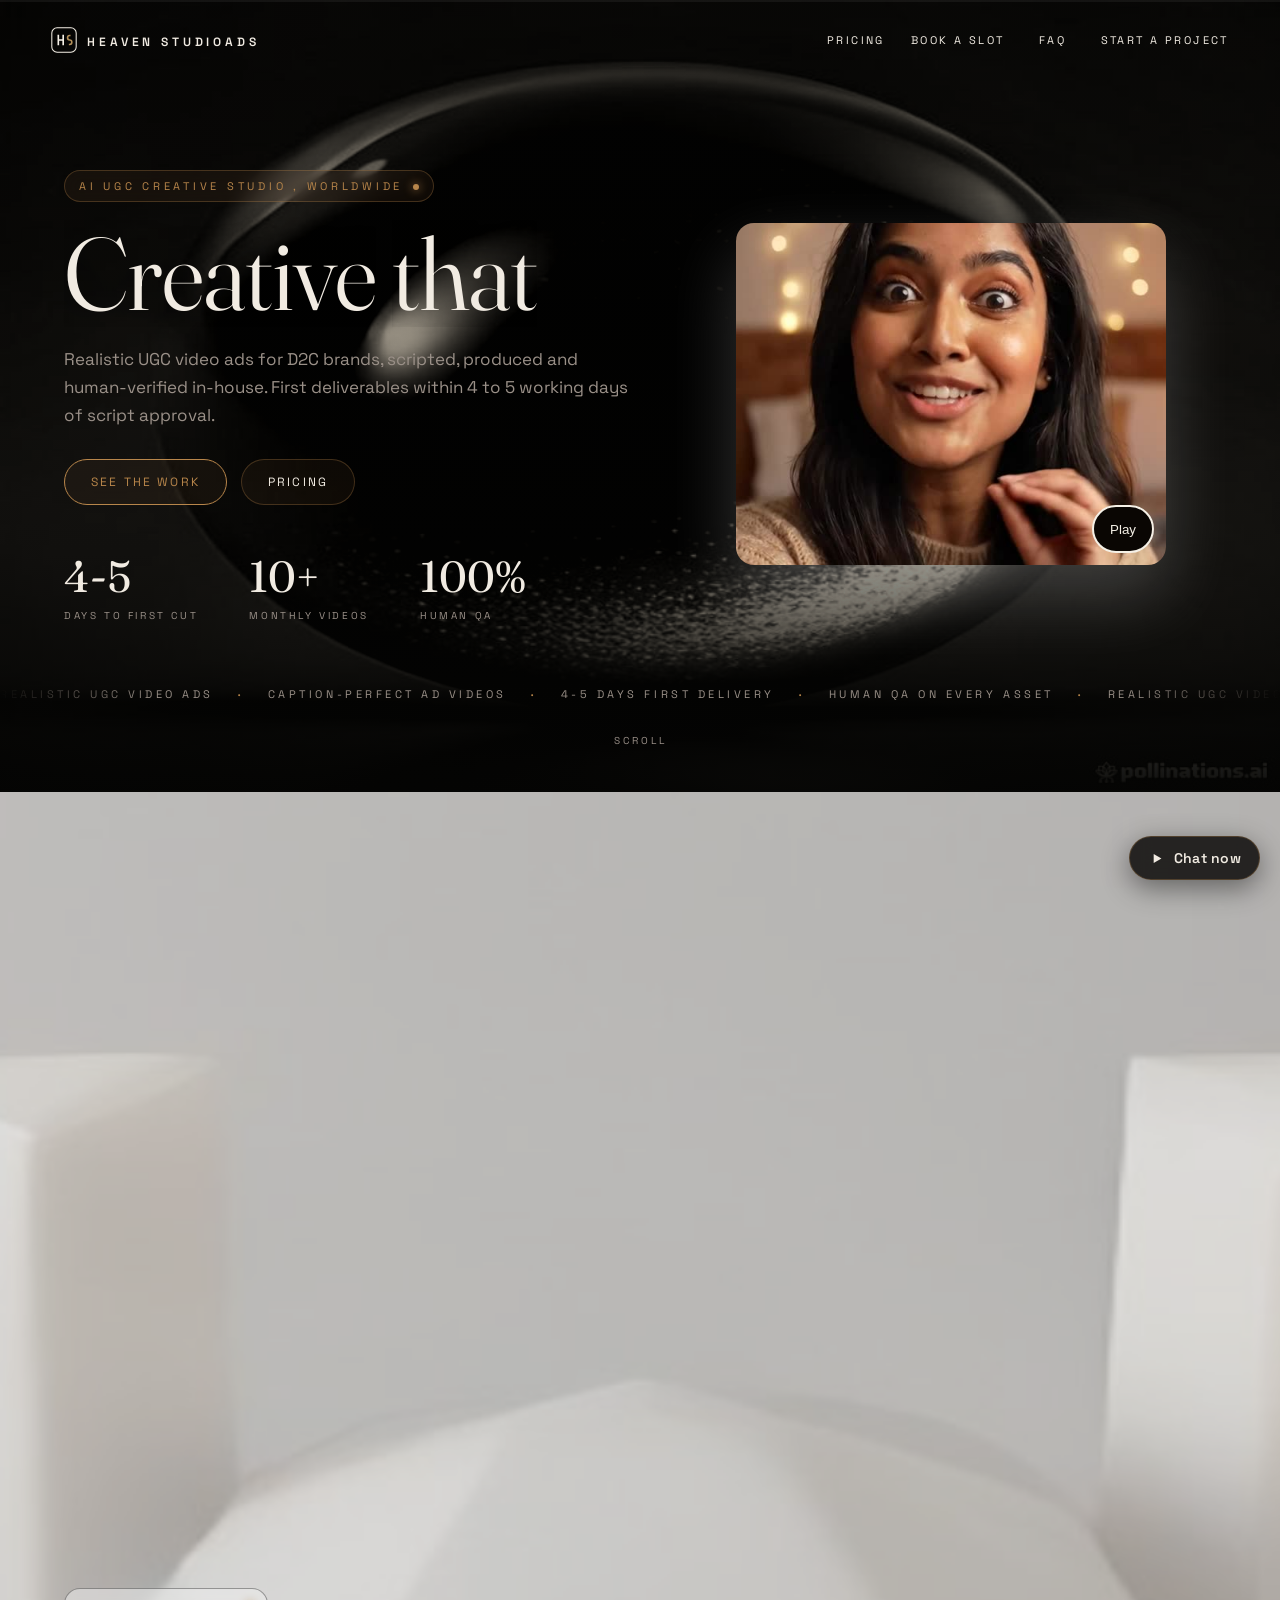
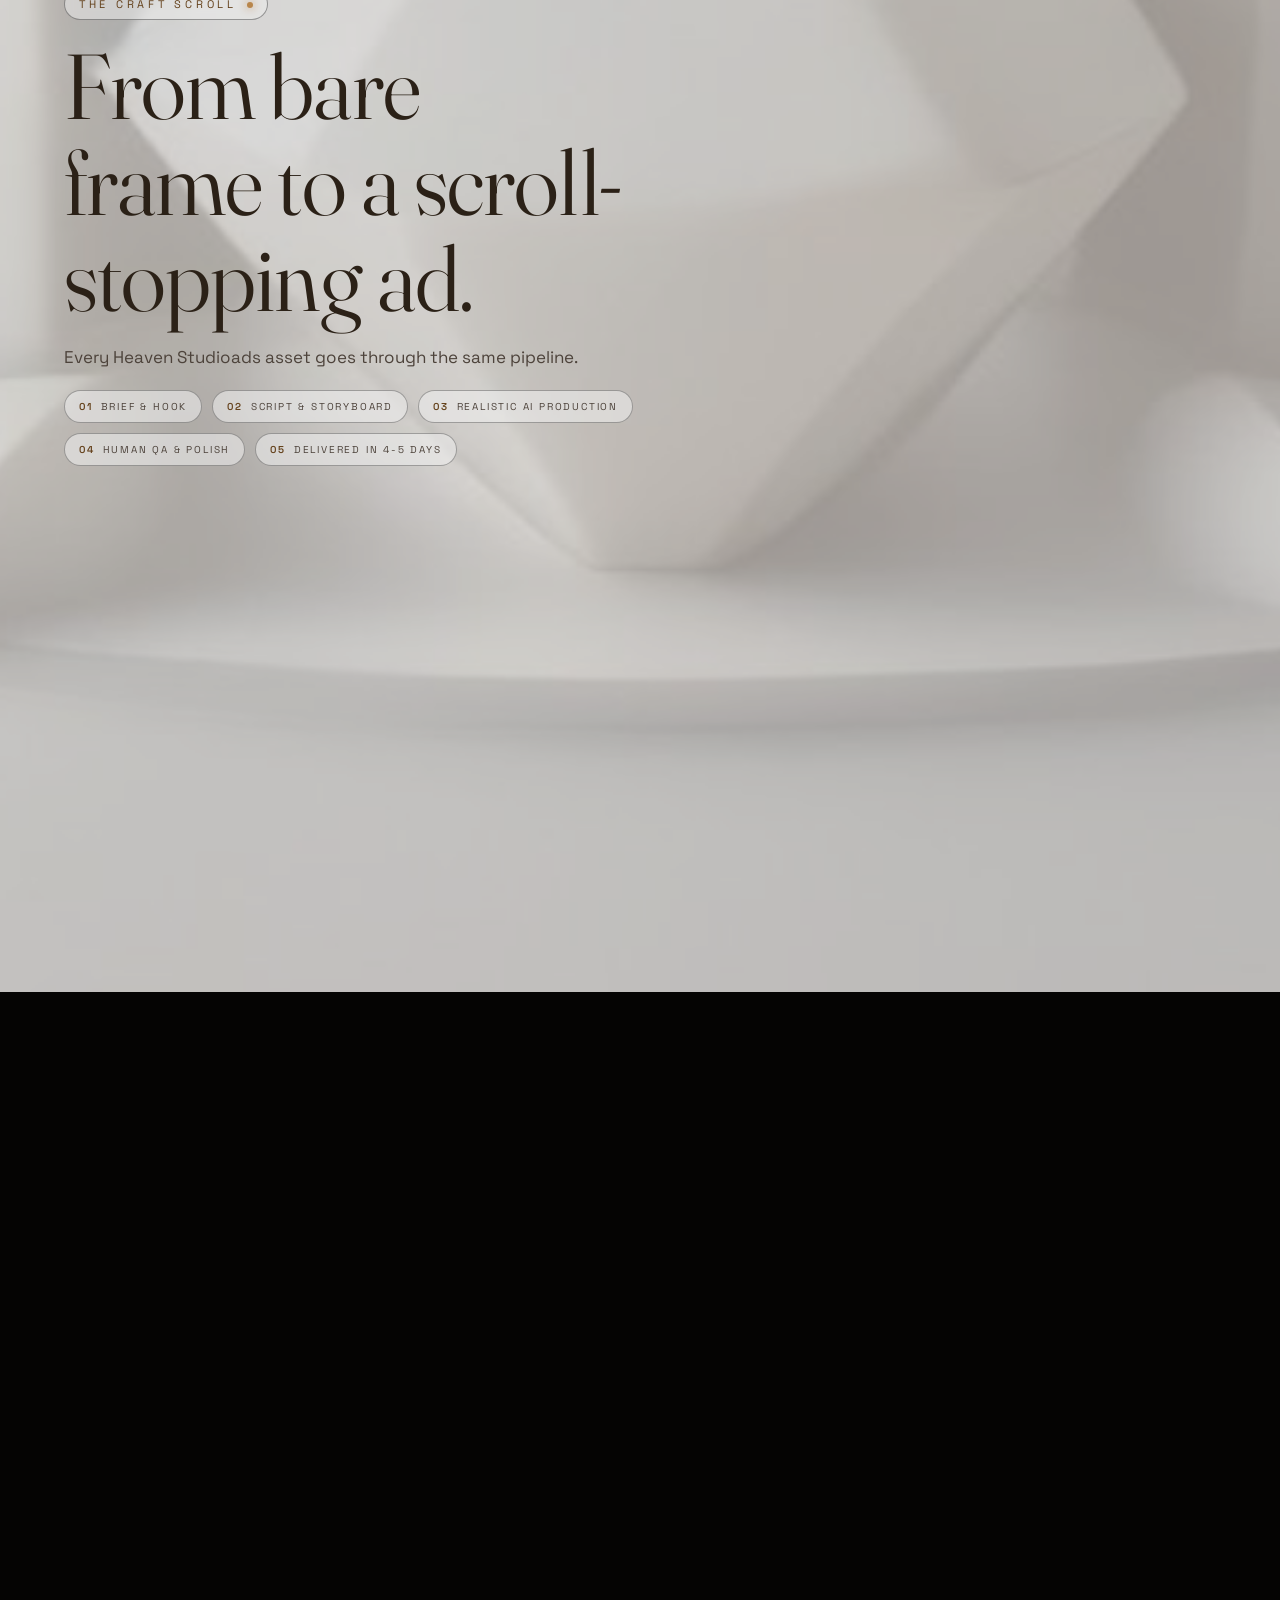
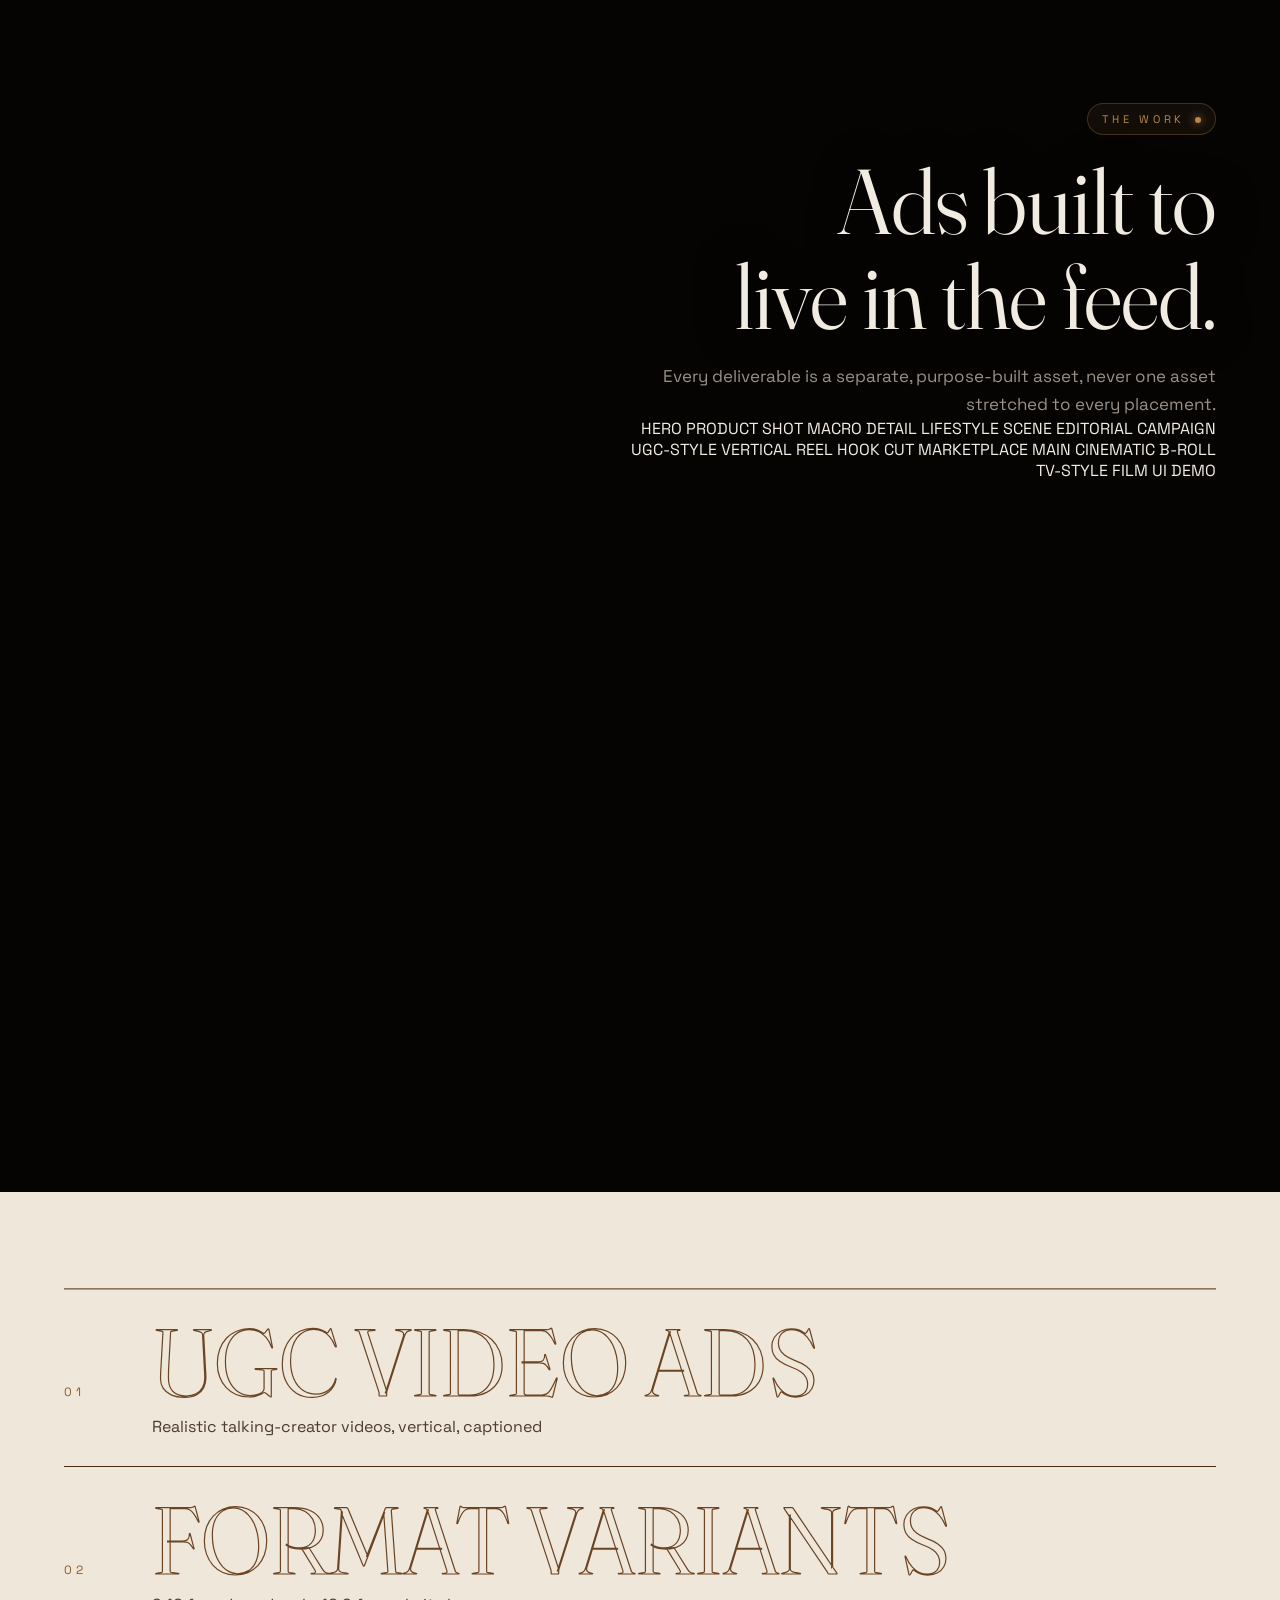
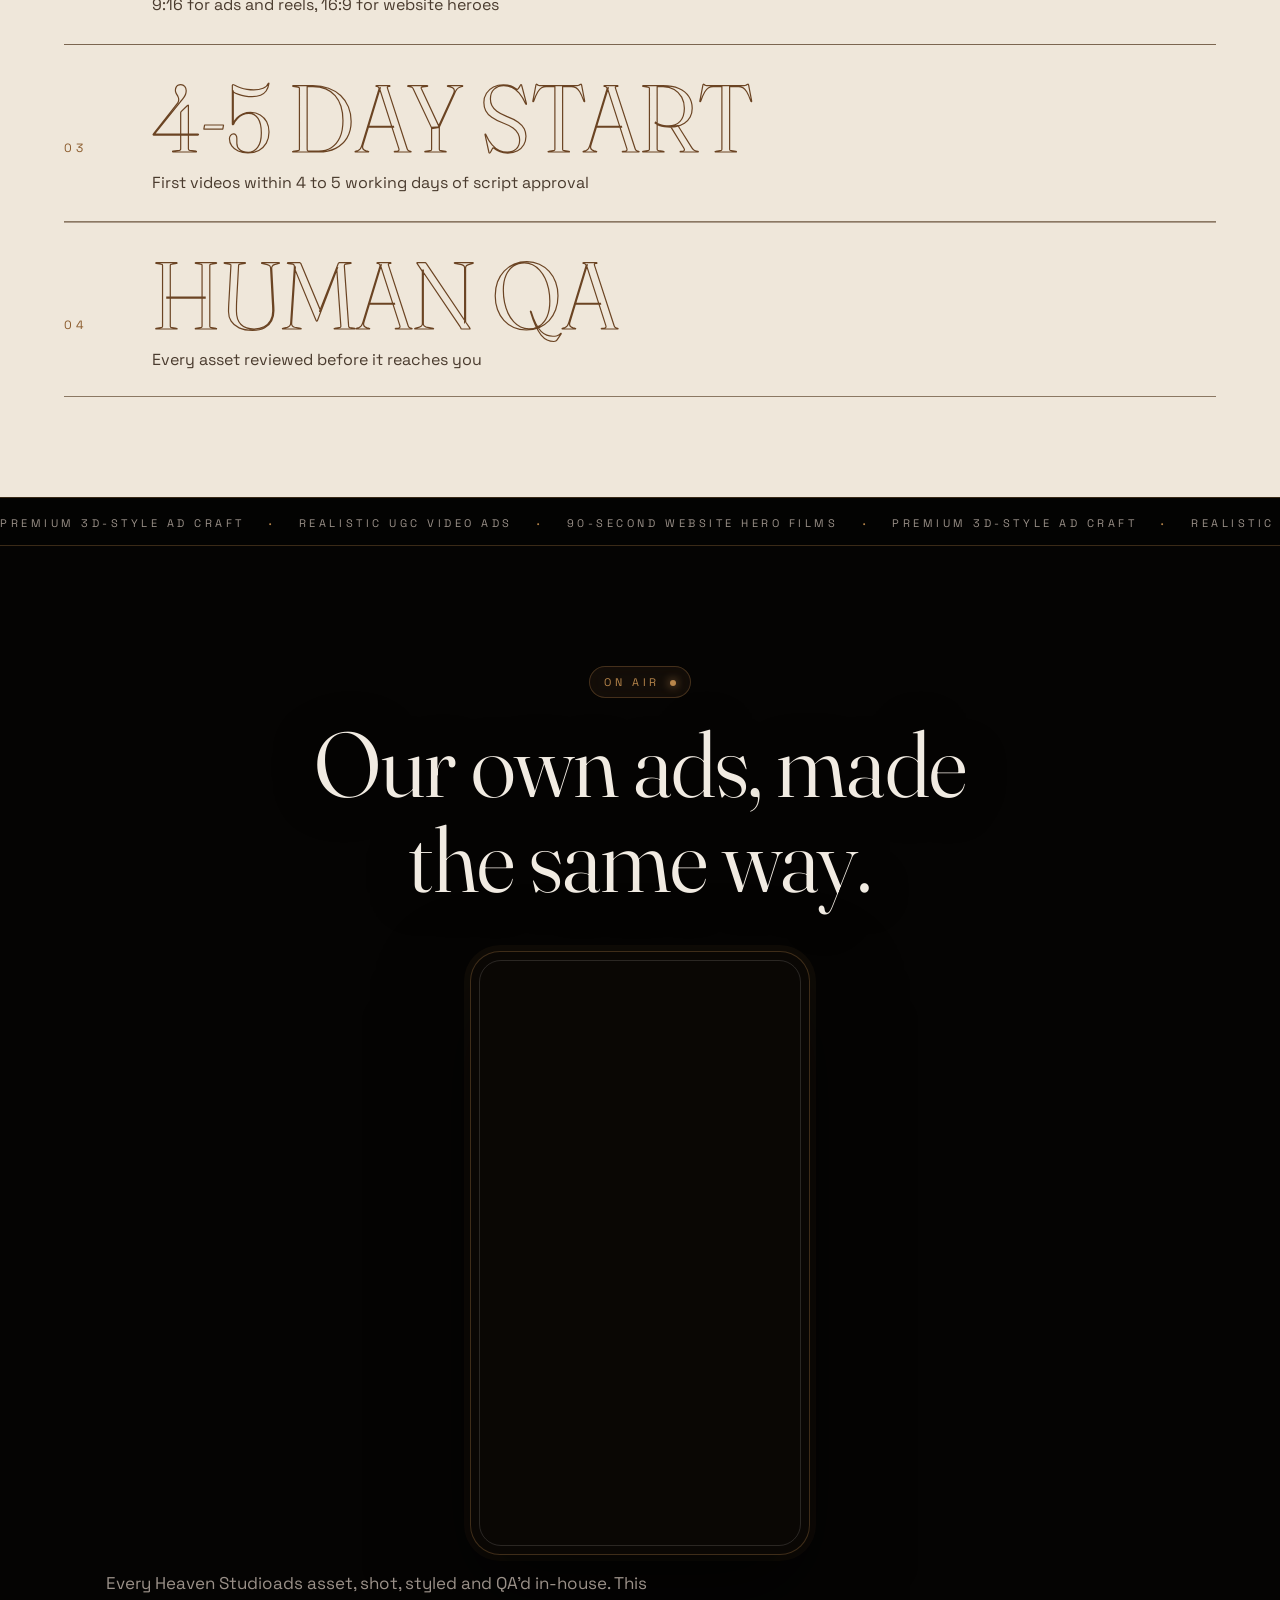
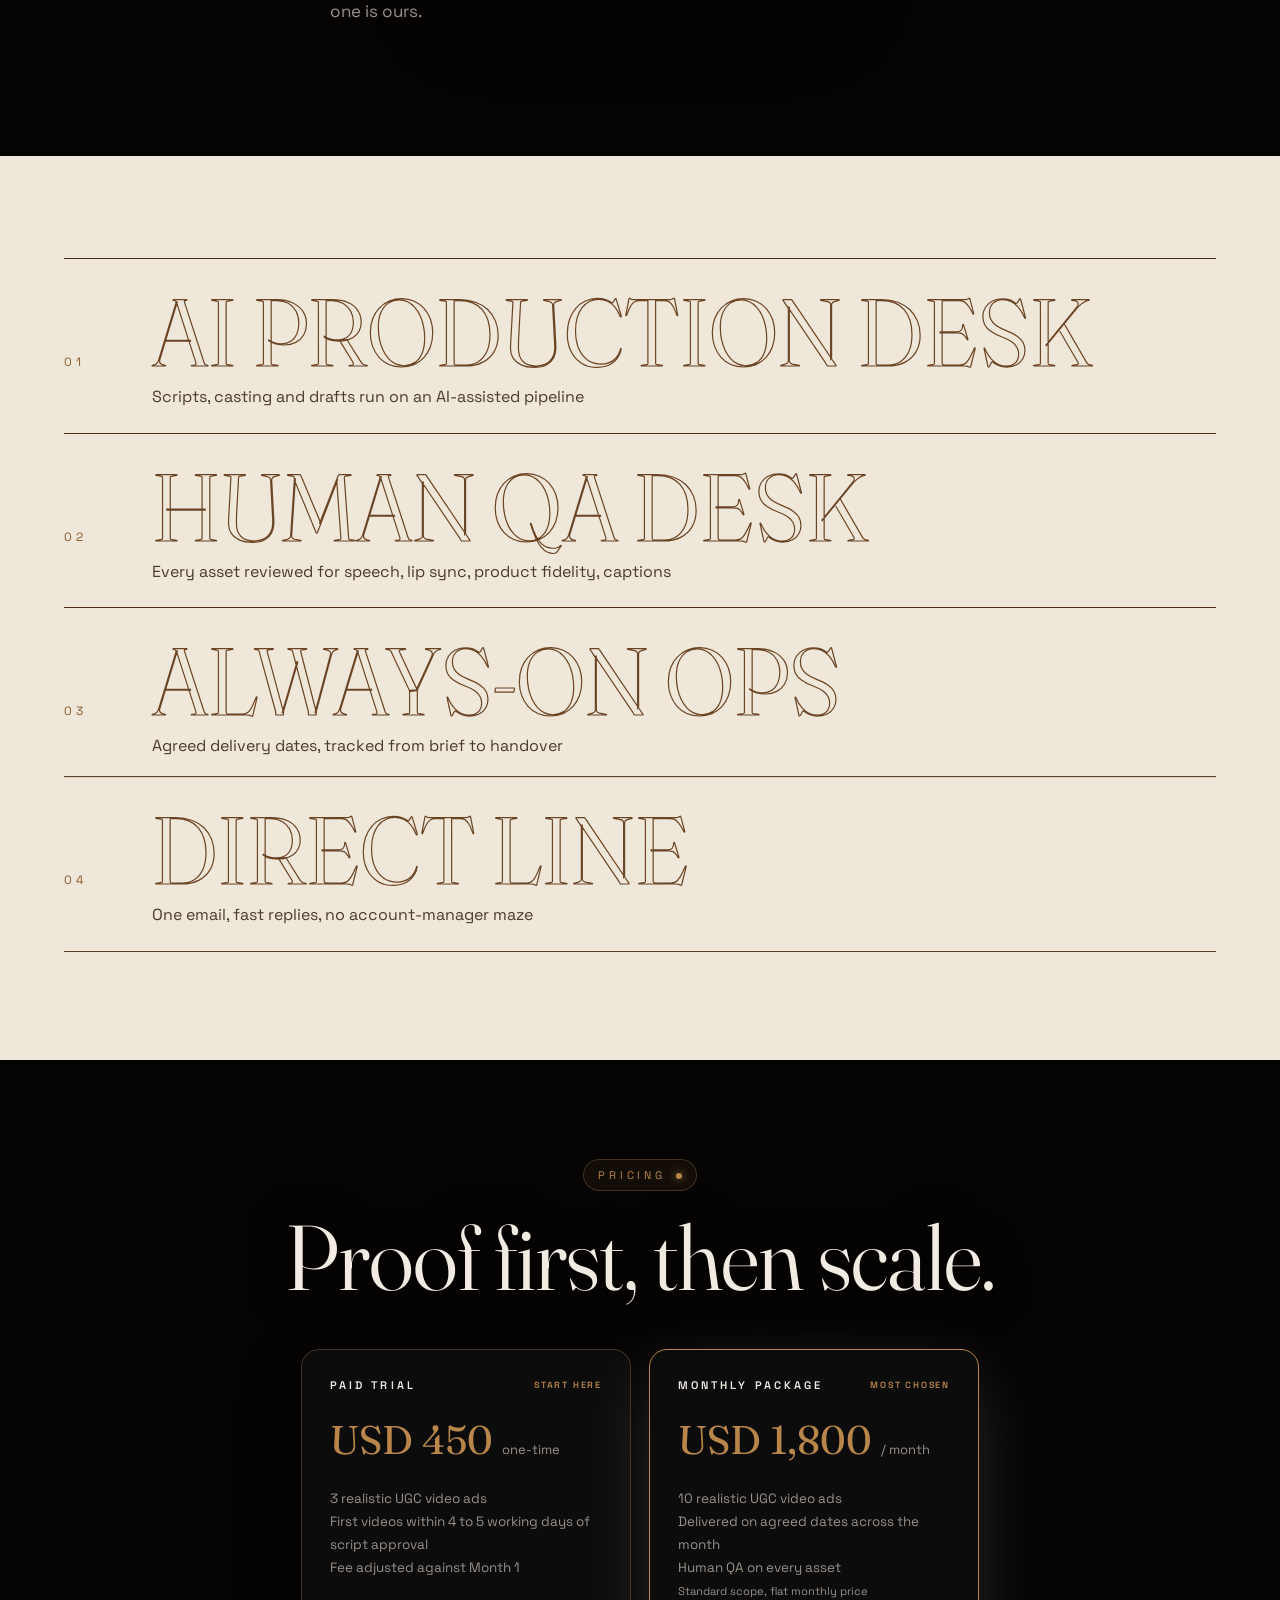
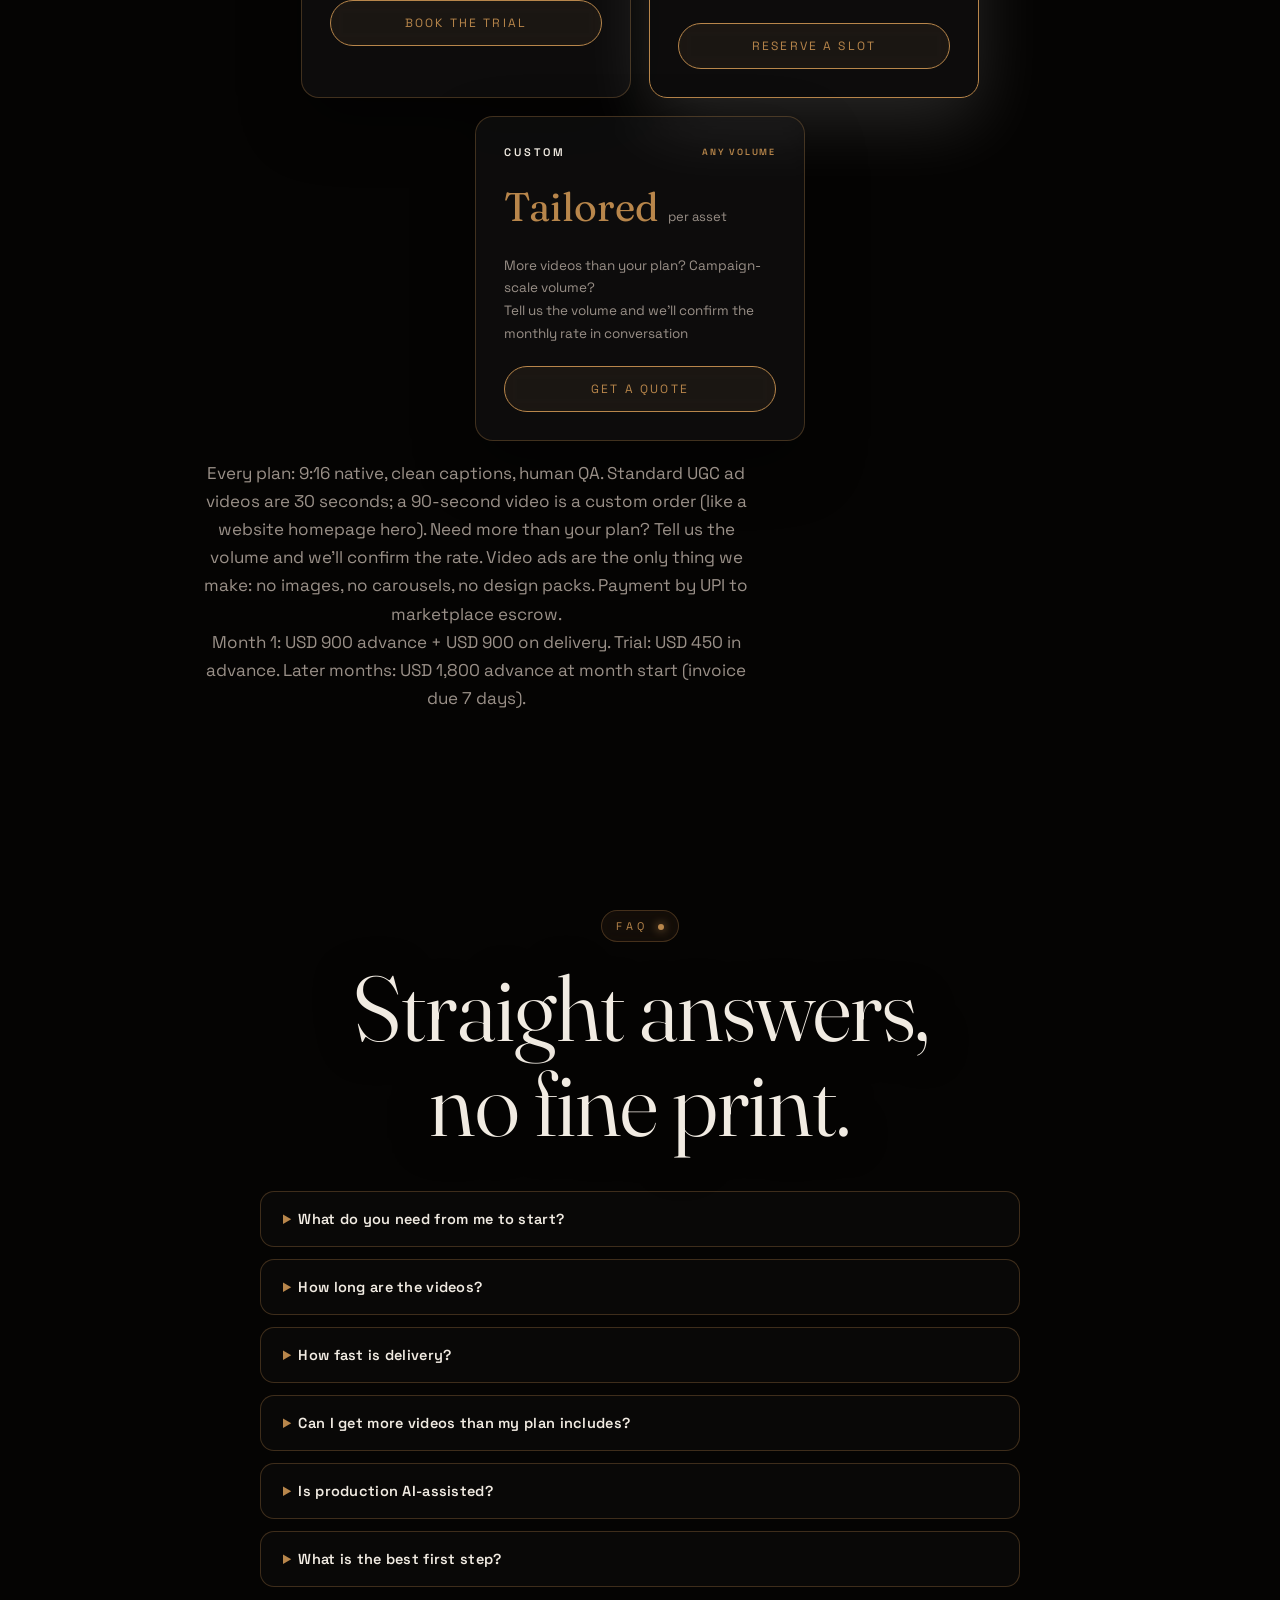
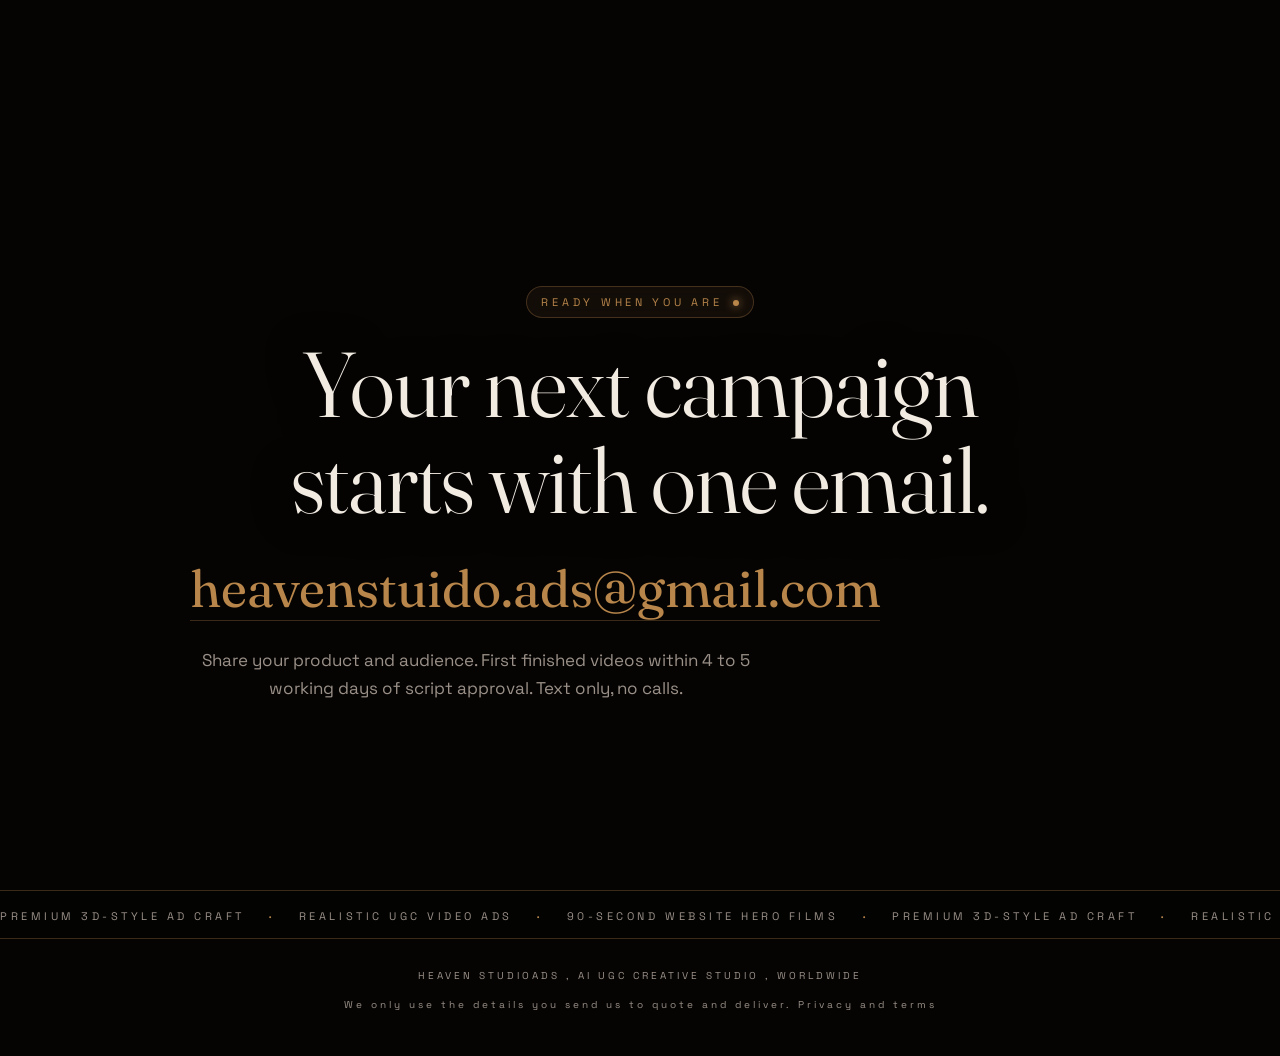
==== commit f4488b88: "sync: portfolio from org/site.py deploy" ====
--- a/index.html
+++ b/index.html
@@ -4,7 +4,7 @@
 <meta charset="utf-8">
 <meta name="viewport" content="width=device-width,initial-scale=1,viewport-fit=cover">
 <title>Realistic UGC video ads for D2C brands | Heaven Studioads</title>
-<meta name="description" content="Heaven Studioads is an AI UGC ad agency in India making realistic UGC video ads for D2C brands. First deliverables in 4 to 5 working days. Paid trial ₹9,000.">
+<meta name="description" content="Heaven Studioads makes realistic UGC video ads for D2C brands and agencies worldwide. First deliverables in 4 to 5 working days. Paid trial USD 450.">
 <link rel="stylesheet" href="fonts.css">
 <link rel="stylesheet" href="fonts.css">
 <link rel="icon" type="image/svg+xml" href="favicon.svg">
@@ -12,12 +12,12 @@
 <meta name="robots" content="index,follow,max-image-preview:large,max-snippet:-1">
 <meta name="author" content="Heaven Studioads">
 <meta name="geo.region" content="IN">
-<meta name="geo.placename" content="India">
+<meta name="geo.placename"
 <link rel="alternate" hreflang="en-in" href="https://mr-lemon-0.github.io/heaven-studioads-site/">
 <link rel="alternate" hreflang="x-default" href="https://mr-lemon-0.github.io/heaven-studioads-site/">
 
-<meta property="og:title" content="Heaven Studioads, AI UGC Creative Studio, India">
-<meta property="og:description" content="Realistic AI UGC video ads for Indian D2C brands, scripted, produced and human-verified. First deliverables in 4 to 5 working days.">
+<meta property="og:title" content="Heaven Studioads, AI UGC Creative Studio">
+<meta property="og:description" content="Realistic AI UGC video ads for D2C brands worldwide, scripted, produced and human-verified. First deliverables in 4 to 5 working days.">
 <meta property="og:type" content="website">
 <meta property="og:url" content="https://mr-lemon-0.github.io/heaven-studioads-site/">
 <meta property="og:image" content="https://mr-lemon-0.github.io/heaven-studioads-site/logo-submark.svg">
@@ -363,8 +363,8 @@
       <input id="bk-name" type="text" placeholder="Your name" required>
       <input id="bk-email" type="email" placeholder="Your email" required>
       <select id="bk-pkg">
-        <option>Paid Trial, ₹9,000</option>
-        <option selected>Monthly Package, ₹30,000</option>
+        <option>Paid Trial, USD 450</option>
+        <option selected>Monthly Package, USD 1,800</option>
         <option>Custom volume</option>
       </select>
       <input id="bk-custom" type="text" placeholder="What volume do you need? e.g. 15 videos a month" hidden>
@@ -378,7 +378,7 @@
 <main>
 <section class="ch" id="hero" data-c="0">
   <div class="ov left rv">
-    <span class="tag">AI UGC CREATIVE STUDIO , INDIA</span>
+    <span class="tag">AI UGC CREATIVE STUDIO , WORLDWIDE</span>
     <h1 id="hero-h" data-split>Creative that <span class="accent">earns the feed.</span></h1>
     <p>Realistic UGC video ads for D2C brands, scripted, produced and human-verified in-house. First deliverables within 4 to 5 working days of script approval.</p>
     <div class="row"><a class="btn" href="#work">SEE THE WORK</a><a class="btn ghost" href="#pricing">PRICING</a></div>
@@ -462,15 +462,15 @@
     <div class="cards">
       <article class="card rv">
         <h3>PAID TRIAL <small>START HERE</small></h3>
-        <p class="price">₹9,000 <small>one-time</small></p>
+        <p class="price">USD 450 <small>one-time</small></p>
         <p>3 realistic UGC video ads<br>First videos within 4 to 5 working days of script approval<br>Fee adjusted against Month 1</p>
-        <a class="btn" href="#book" data-pkg="Paid Trial, ₹9,000">BOOK THE TRIAL</a>
+        <a class="btn" href="#book" data-pkg="Paid Trial, USD 450">BOOK THE TRIAL</a>
       </article>
       <article class="card star rv">
         <h3>MONTHLY PACKAGE <small>MOST CHOSEN</small></h3>
-        <p class="price">₹30,000 <small>/ month</small></p>
+        <p class="price">USD 1,800 <small>/ month</small></p>
         <p>10 realistic UGC video ads<br>Delivered on agreed dates across the month<br>Human QA on every asset<br><small>Standard scope, flat monthly price</small></p>
-        <a class="btn" href="#book" data-pkg="Monthly Package, ₹30,000">RESERVE A SLOT</a>
+        <a class="btn" href="#book" data-pkg="Monthly Package, USD 1,800">RESERVE A SLOT</a>
       </article>
       <article class="card rv">
         <h3>CUSTOM <small>ANY VOLUME</small></h3>
@@ -479,7 +479,7 @@
         <a class="btn open-bk" href="#book" data-pkg="Custom volume">GET A QUOTE</a>
       </article>
     </div>
-    <p class="note">Every plan: 9:16 native, clean captions, human QA. Standard UGC ad videos are 30 seconds; a 90-second video is a custom order (like a website homepage hero). Need more than your plan? Tell us the volume and we'll confirm the rate. Video ads are the only thing we make: no images, no carousels, no design packs. Payment by UPI to mkumaradvocate5@okicici.<br>Month 1: ₹15,000 advance + ₹15,000 on delivery. Trial: ₹9,000 in advance. Later months: ₹30,000 advance at month start (invoice due 7 days).</p>
+    <p class="note">Every plan: 9:16 native, clean captions, human QA. Standard UGC ad videos are 30 seconds; a 90-second video is a custom order (like a website homepage hero). Need more than your plan? Tell us the volume and we'll confirm the rate. Video ads are the only thing we make: no images, no carousels, no design packs. Payment by UPI to marketplace escrow.<br>Month 1: USD 900 advance + USD 900 on delivery. Trial: USD 450 in advance. Later months: USD 1,800 advance at month start (invoice due 7 days).</p>
   </div>
 </section>
 
@@ -489,11 +489,11 @@
     <h2>Straight answers, <span class="accent">no fine print.</span></h2>
     <div class="faqs">
       <details><summary>What do you need from me to start?</summary><p>Your product photos, logo and a one-line brief on audience and platform. We handle scripts, casting, production and QA.</p></details>
-      <details><summary>How long are the videos?</summary><p>Standard UGC ad videos are 30 seconds, the sweet spot for paid ads and reels. Need a longer 90-second custom video, like a website homepage hero video? That's a custom order at ₹9,000 with script, voiceover, music and a website-ready format included.</p></details>
+      <details><summary>How long are the videos?</summary><p>Standard UGC ad videos are 30 seconds, the sweet spot for paid ads and reels. Need a longer 90-second custom video, like a website homepage hero video? That's a custom order at USD 450 with script, voiceover, music and a website-ready format included.</p></details>
       <details><summary>How fast is delivery?</summary><p>First assets land within 4 to 5 working days of script approval. Monthly plans are delivered on agreed dates through the month.</p></details>
       <details><summary>Can I get more videos than my plan includes?</summary><p>Yes. Tell us the volume you need and we'll confirm the rate in conversation.</p></details>
       <details><summary>Is production AI-assisted?</summary><p>Yes, realistic AI-assisted production, human-reviewed on every asset for speech, lip sync, product fidelity and clean captions.</p></details>
-      <details><summary>What is the best first step?</summary><p>The ₹9,000 paid trial: 3 realistic UGC video ads, delivered within 4 to 5 working days of script approval. The fee is adjusted against Month 1 if you continue.</p></details>
+      <details><summary>What is the best first step?</summary><p>The USD 450 paid trial: 3 realistic UGC video ads, delivered within 4 to 5 working days of script approval. The fee is adjusted against Month 1 if you continue.</p></details>
     </div>
   </div>
 </section>
@@ -509,7 +509,7 @@
 <div class="tick" aria-hidden="true"><div class="mq-track"><span>PREMIUM 3D-STYLE AD CRAFT</span><b>·</b><span>REALISTIC UGC VIDEO ADS</span><b>·</b><span>90-SECOND WEBSITE HERO FILMS</span><b>·</b><span>PREMIUM 3D-STYLE AD CRAFT</span><b>·</b><span>REALISTIC UGC VIDEO ADS</span><b>·</b><span>90-SECOND WEBSITE HERO FILMS</span><b>·</b></div></div>
 </main>
 
-<footer>HEAVEN STUDIOADS , AI UGC CREATIVE STUDIO , INDIA<p class="legal-line">We only use the details you send us to quote and deliver. <a href="legal.html">Privacy and terms</a></p>
+<footer>HEAVEN STUDIOADS , AI UGC CREATIVE STUDIO , WORLDWIDE<p class="legal-line">We only use the details you send us to quote and deliver. <a href="legal.html">Privacy and terms</a></p>
 </footer>
 <!-- Oracle-style contact widget -->
 <button type="button" id="cw-btn" aria-expanded="false" aria-controls="cw-card" aria-label="Chat now with Heaven Studioads">
@@ -529,7 +529,7 @@
   </a>
   <a class="crow" href="mailto:heavenstuido.ads@gmail.com?subject=Trial%20enquiry">
     <svg viewBox="0 0 24 24" width="30" height="30" aria-hidden="true" focusable="false"><path d="M8 5.5v13l11-6.5z" fill="currentColor"/></svg>
-    <span><b>Start the trial</b><small><u>INR 9,000 for 3 finished videos</u></small></span>
+    <span><b>Start the trial</b><small><u>USD 450 for 3 finished videos</u></small></span>
   </a>
   <a class="crow" href="mailto:heavenstuido.ads@gmail.com?subject=Video%20ads%20enquiry">
     <svg viewBox="0 0 24 24" width="30" height="30" aria-hidden="true" focusable="false"><path d="M8 5.5v13l11-6.5z" fill="currentColor"/></svg>
@@ -554,12 +554,12 @@
     "width": 512,
     "height": 512
    },
-   "description": "AI UGC ad agency in India producing realistic UGC video ads for D2C brands.",
+   "description": "AI UGC creative studio producing realistic UGC video ads for D2C brands and agencies worldwide.",
    "areaServed": {
     "@type": "Country",
-    "name": "India"
+    "name": "Worldwide"
    },
-   "priceRange": "INR 9000 - INR 30000",
+   "priceRange": "USD 450 - USD 1800",
    "knowsAbout": [
     "UGC video ads",
     "AI UGC production",
@@ -591,7 +591,7 @@
    "@type": "WebPage",
    "@id": "https://mr-lemon-0.github.io/heaven-studioads-site/#page",
    "url": "https://mr-lemon-0.github.io/heaven-studioads-site/",
-   "name": "Heaven Studioads, AI UGC Ad Agency India | UGC Video Ads for D2C Brands",
+   "name": "Heaven Studioads | Realistic UGC Video Ads for D2C Brands",
    "isPartOf": {
     "@id": "https://mr-lemon-0.github.io/heaven-studioads-site/#site"
    },
@@ -615,7 +615,7 @@
    "serviceType": "AI UGC ad production",
    "areaServed": {
     "@type": "Country",
-    "name": "India"
+    "name": "Worldwide"
    },
    "provider": {
     "@id": "https://mr-lemon-0.github.io/heaven-studioads-site/#org"
@@ -629,21 +629,21 @@
      "@type": "Offer",
      "name": "Paid Trial",
      "price": "9000",
-     "priceCurrency": "INR",
+     "priceCurrency": "USD",
      "description": "3 realistic UGC video ads, first videos within 4 to 5 working days of script approval, adjusted against Month 1."
     },
     {
      "@type": "Offer",
      "name": "Monthly Package",
      "price": "30000",
-     "priceCurrency": "INR",
+     "priceCurrency": "USD",
      "description": "10 realistic UGC video ads per month on agreed dates with human QA."
     },
     {
      "@type": "Offer",
      "name": "Add-on UGC video ad",
      "price": "3000",
-     "priceCurrency": "INR",
+     "priceCurrency": "USD",
      "description": "Additional 30-second UGC video ad."
     }
    ]
@@ -664,7 +664,7 @@
      "name": "How long are the videos?",
      "acceptedAnswer": {
       "@type": "Answer",
-      "text": "Standard UGC ad videos are 30 seconds, the sweet spot for paid ads and reels. Need a longer 90-second custom video, like a website homepage hero video? That's a custom order at ₹9,000 with script, voiceover, music and a website-ready format included."
+      "text": "Standard UGC ad videos are 30 seconds, the sweet spot for paid ads and reels. Need a longer 90-second custom video, like a website homepage hero video? That's a custom order at USD 450 with script, voiceover, music and a website-ready format included."
      }
     },
     {
@@ -696,7 +696,7 @@
      "name": "What is the best first step?",
      "acceptedAnswer": {
       "@type": "Answer",
-      "text": "The ₹9,000 paid trial: 3 realistic UGC video ads, delivered within 4 to 5 working days of script approval. The fee is adjusted against Month 1 if you continue."
+      "text": "The USD 450 paid trial: 3 realistic UGC video ads, delivered within 4 to 5 working days of script approval. The fee is adjusted against Month 1 if you continue."
      }
     }
    ]
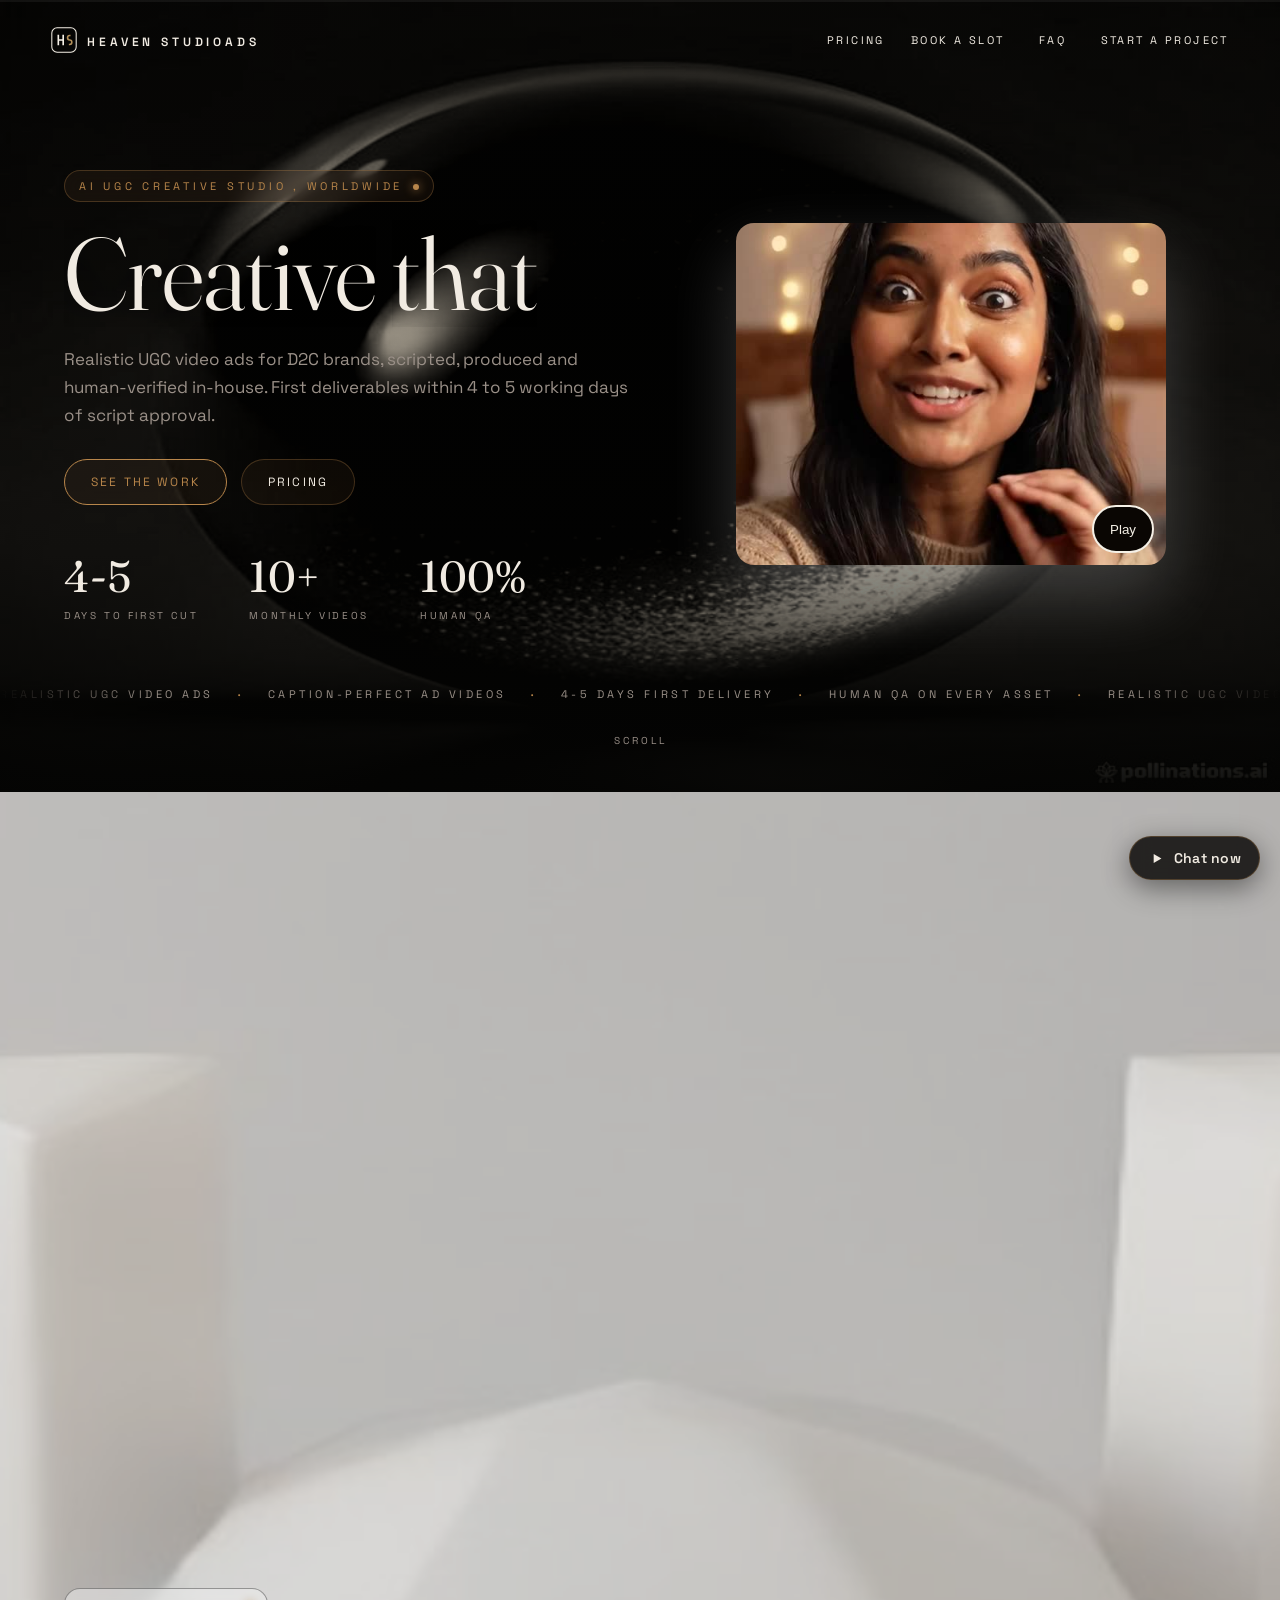
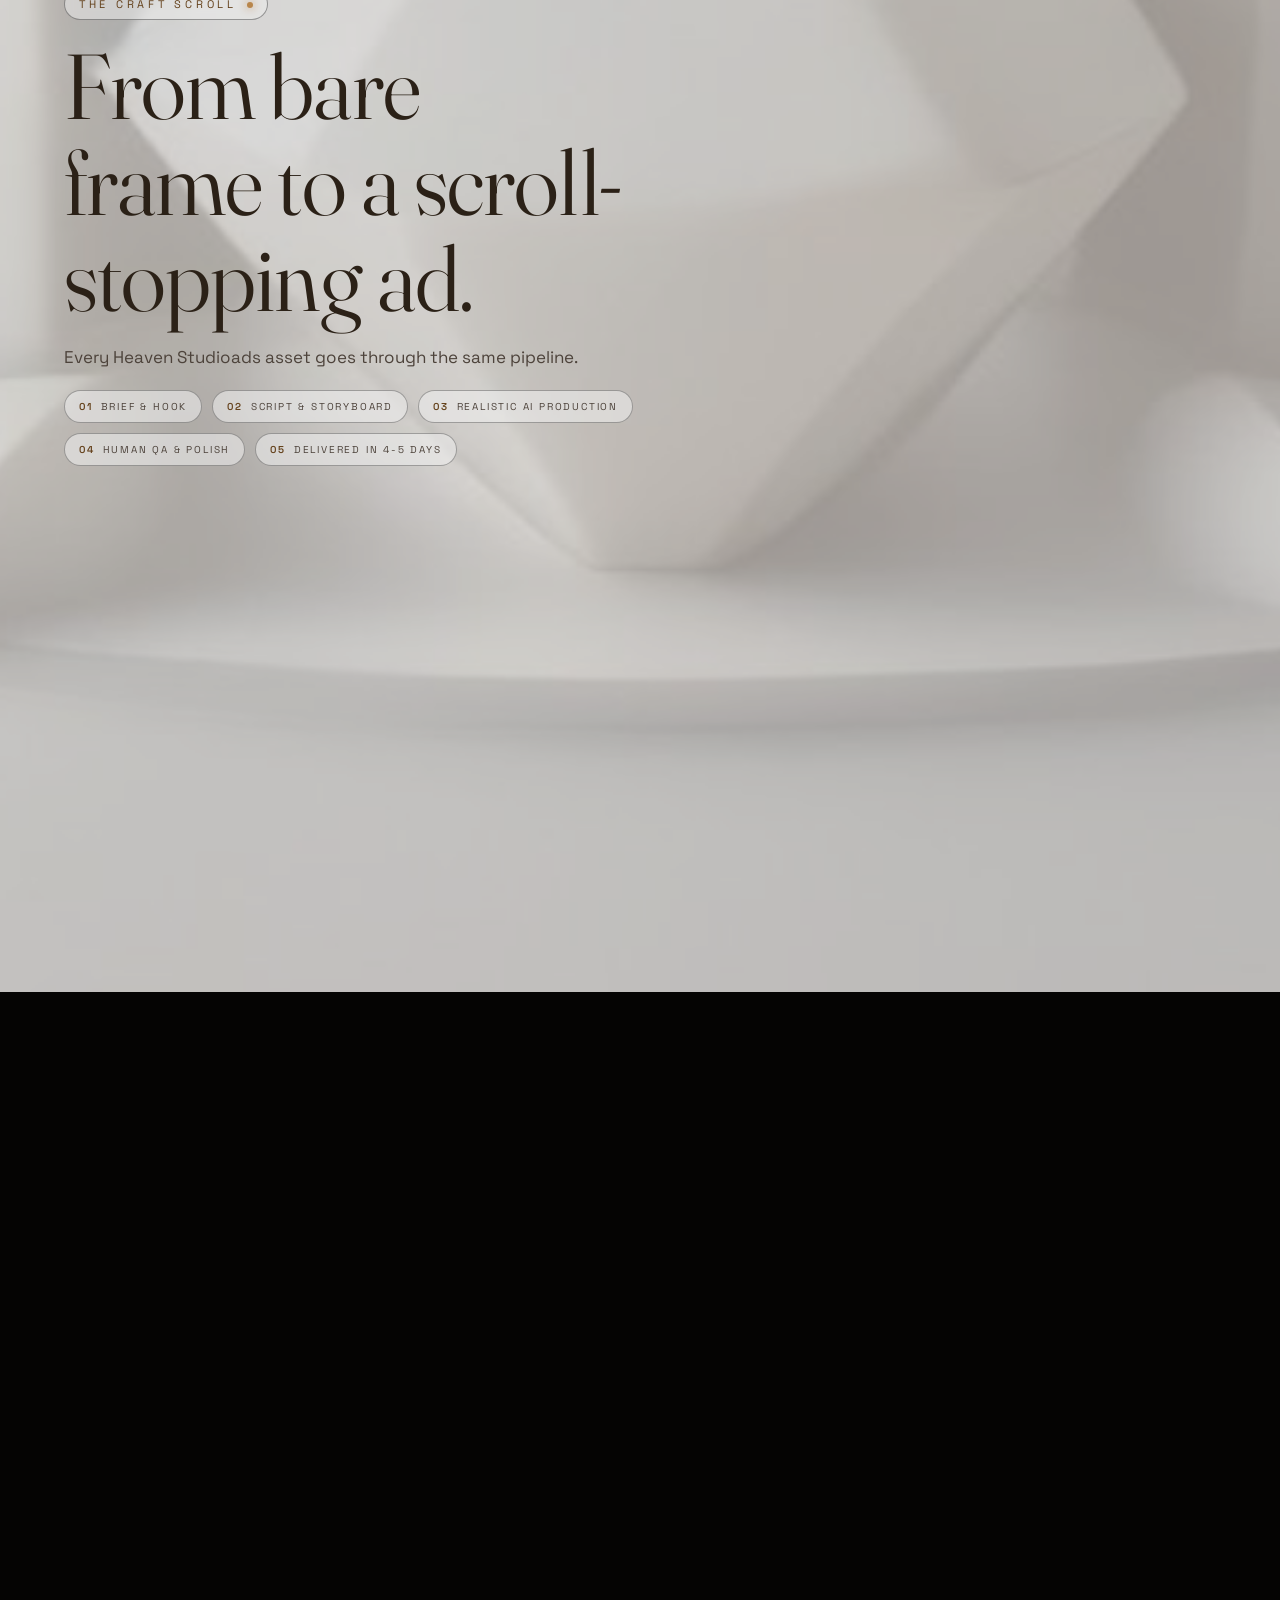
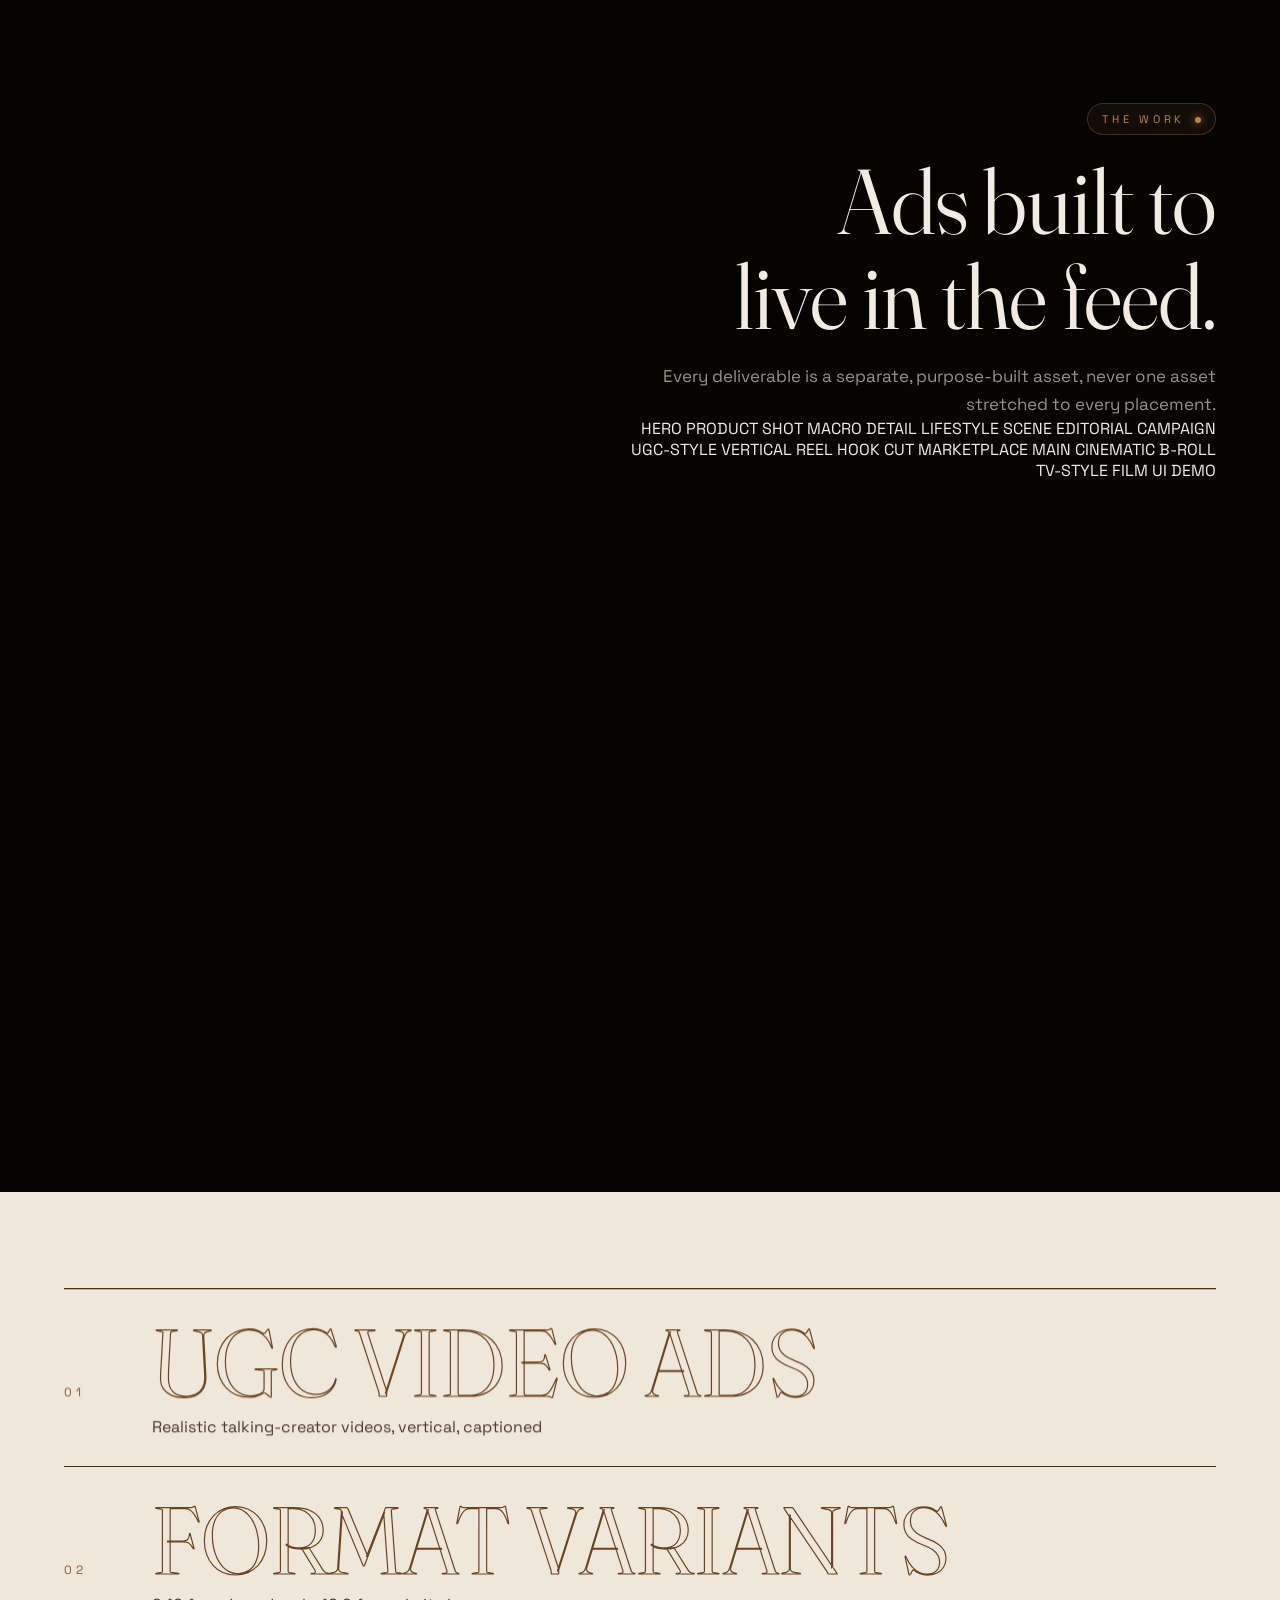
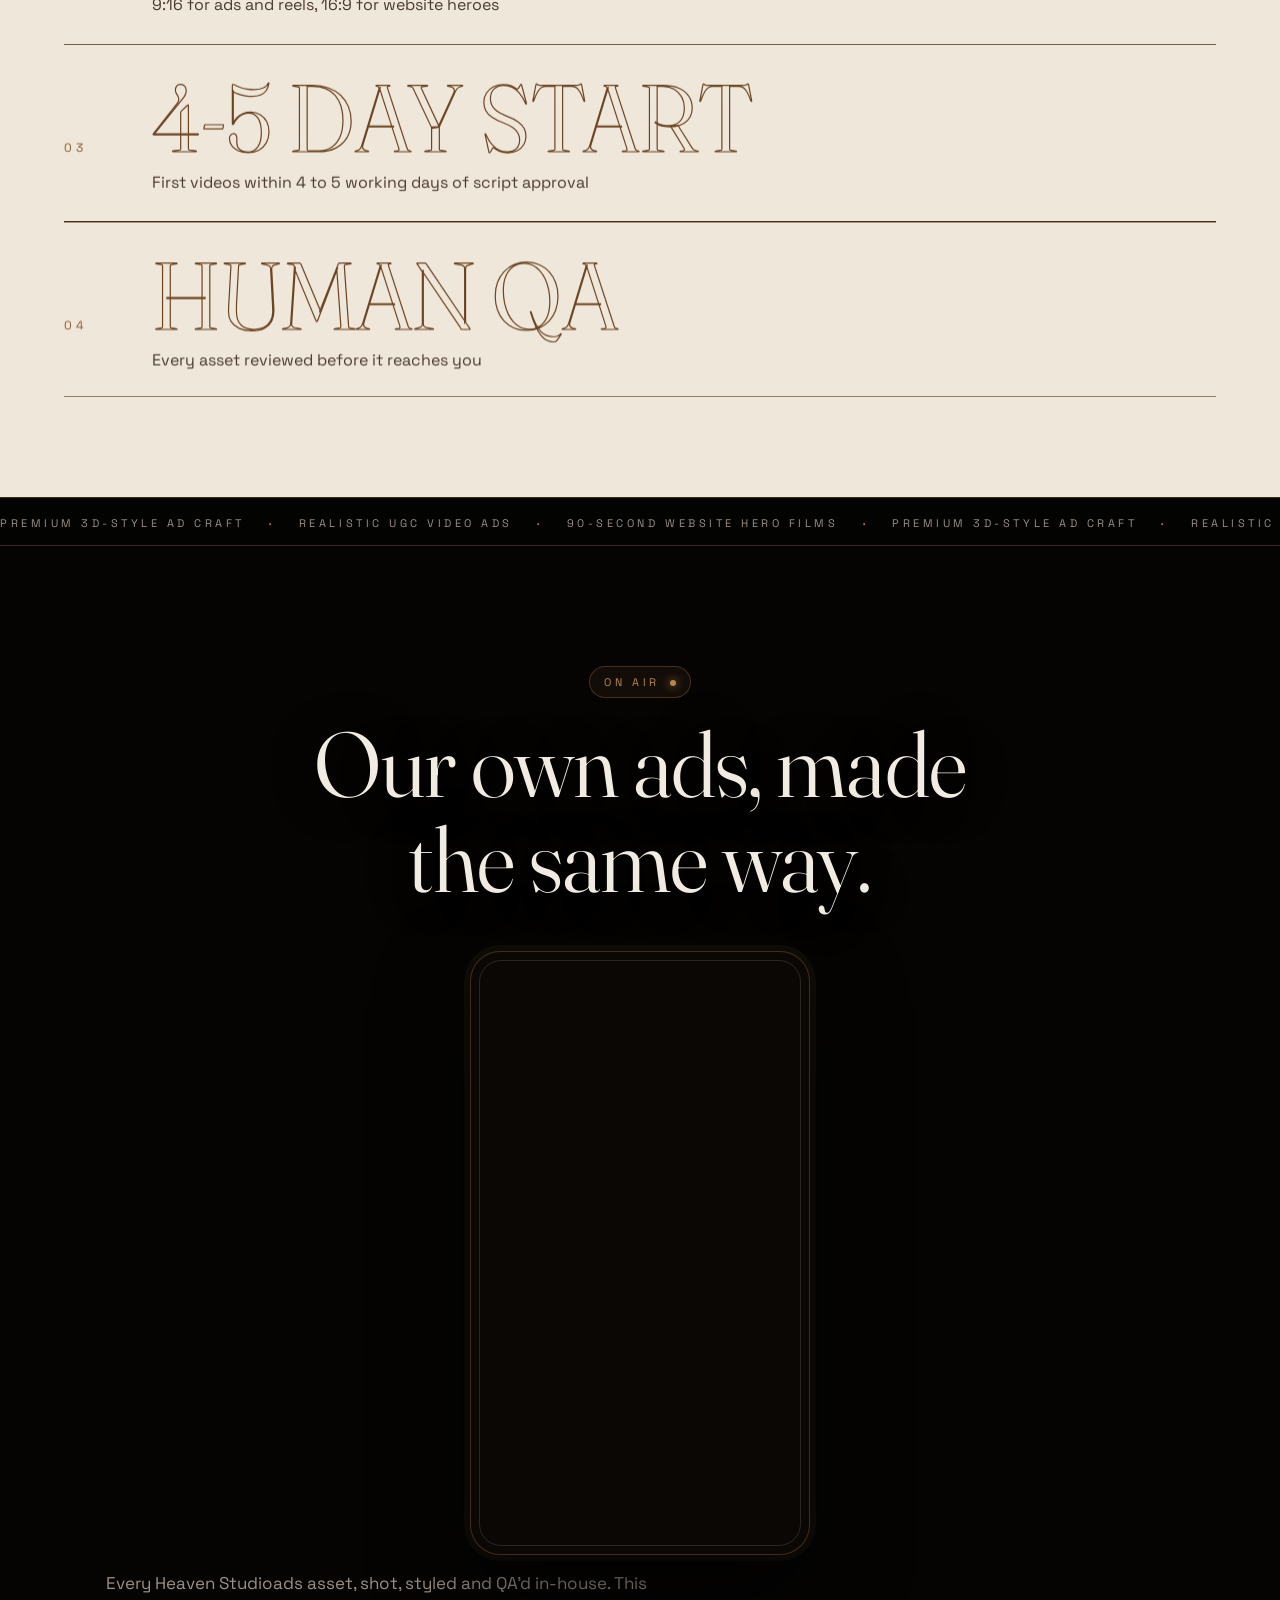
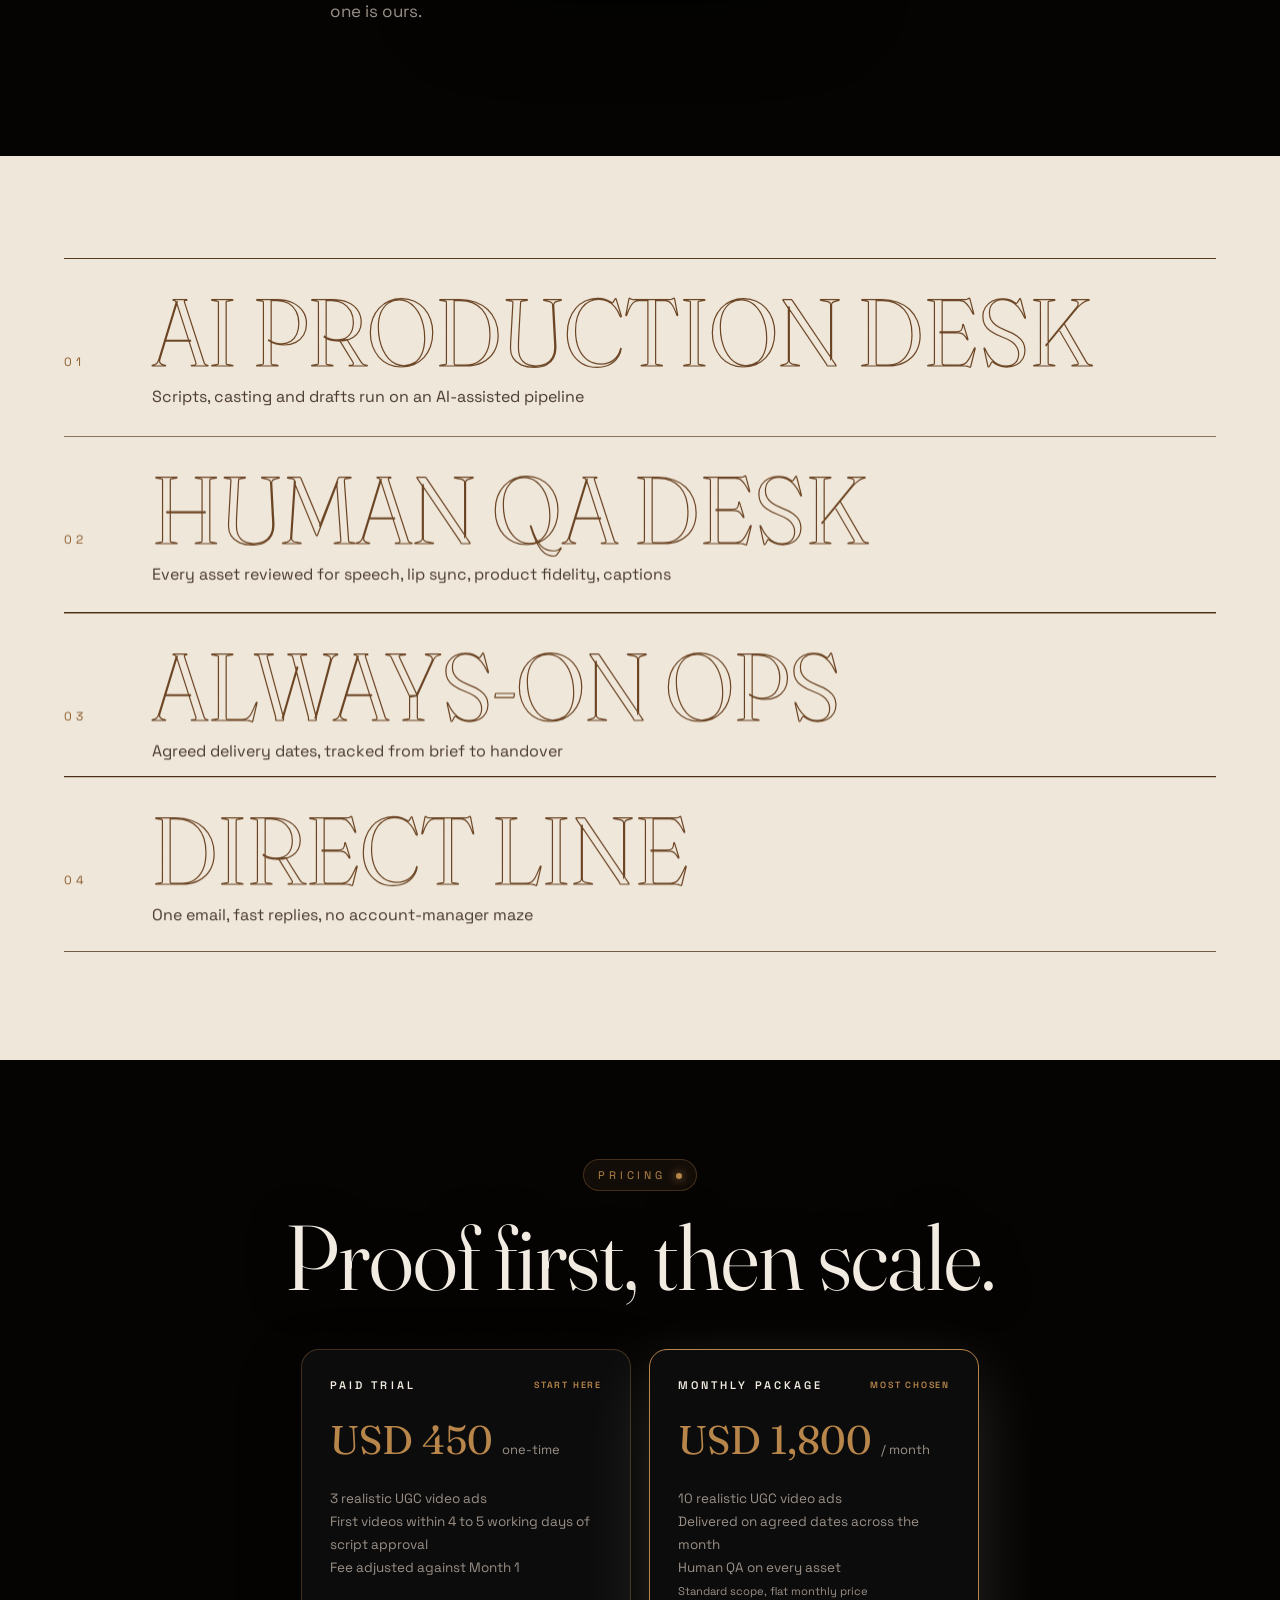
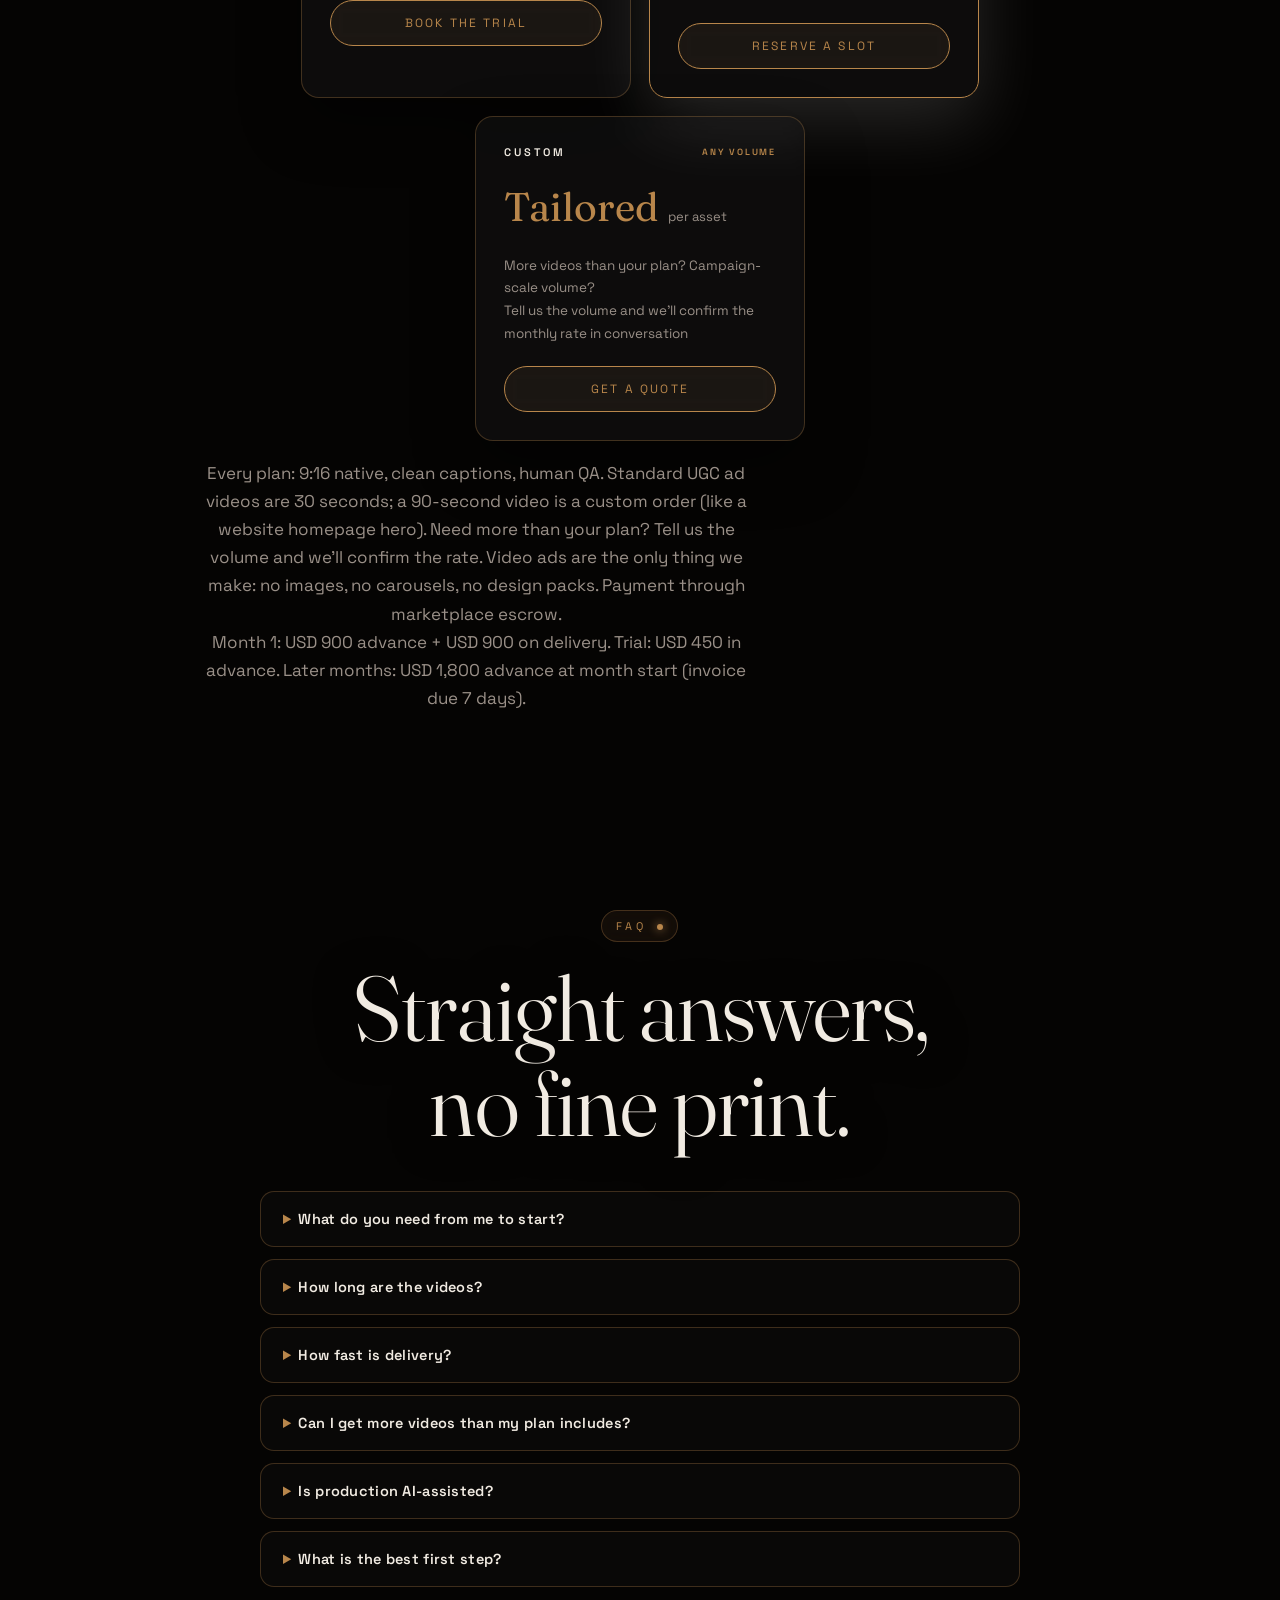
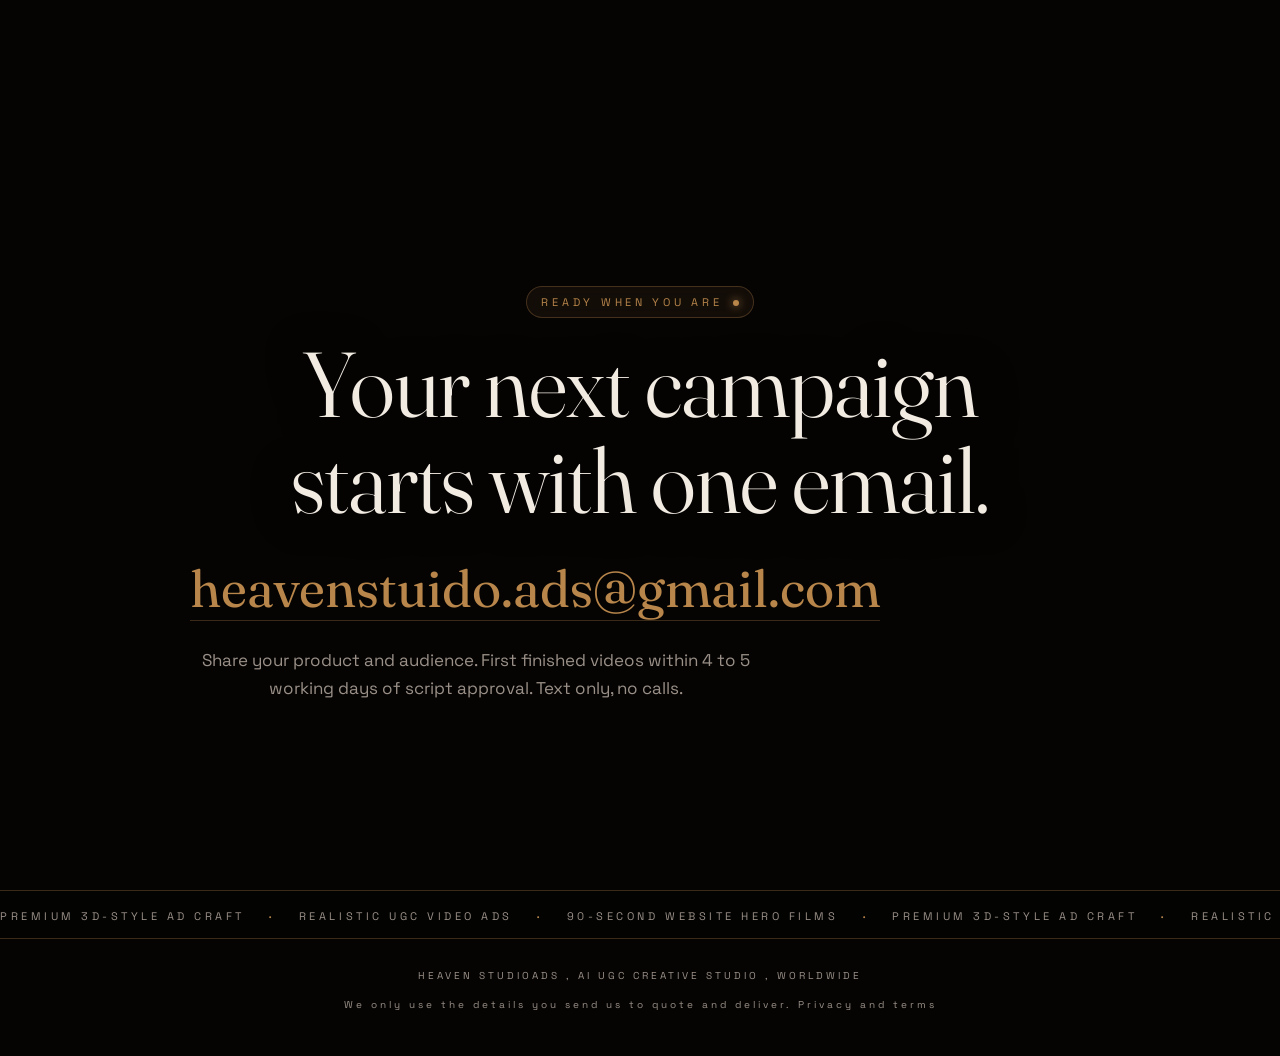
==== commit 9a6bf917: "sync: portfolio from org/site.py deploy" ====
--- a/index.html
+++ b/index.html
@@ -479,7 +479,7 @@
         <a class="btn open-bk" href="#book" data-pkg="Custom volume">GET A QUOTE</a>
       </article>
     </div>
-    <p class="note">Every plan: 9:16 native, clean captions, human QA. Standard UGC ad videos are 30 seconds; a 90-second video is a custom order (like a website homepage hero). Need more than your plan? Tell us the volume and we'll confirm the rate. Video ads are the only thing we make: no images, no carousels, no design packs. Payment by UPI to marketplace escrow.<br>Month 1: USD 900 advance + USD 900 on delivery. Trial: USD 450 in advance. Later months: USD 1,800 advance at month start (invoice due 7 days).</p>
+    <p class="note">Every plan: 9:16 native, clean captions, human QA. Standard UGC ad videos are 30 seconds; a 90-second video is a custom order (like a website homepage hero). Need more than your plan? Tell us the volume and we'll confirm the rate. Video ads are the only thing we make: no images, no carousels, no design packs. Payment through marketplace escrow.<br>Month 1: USD 900 advance + USD 900 on delivery. Trial: USD 450 in advance. Later months: USD 1,800 advance at month start (invoice due 7 days).</p>
   </div>
 </section>
 
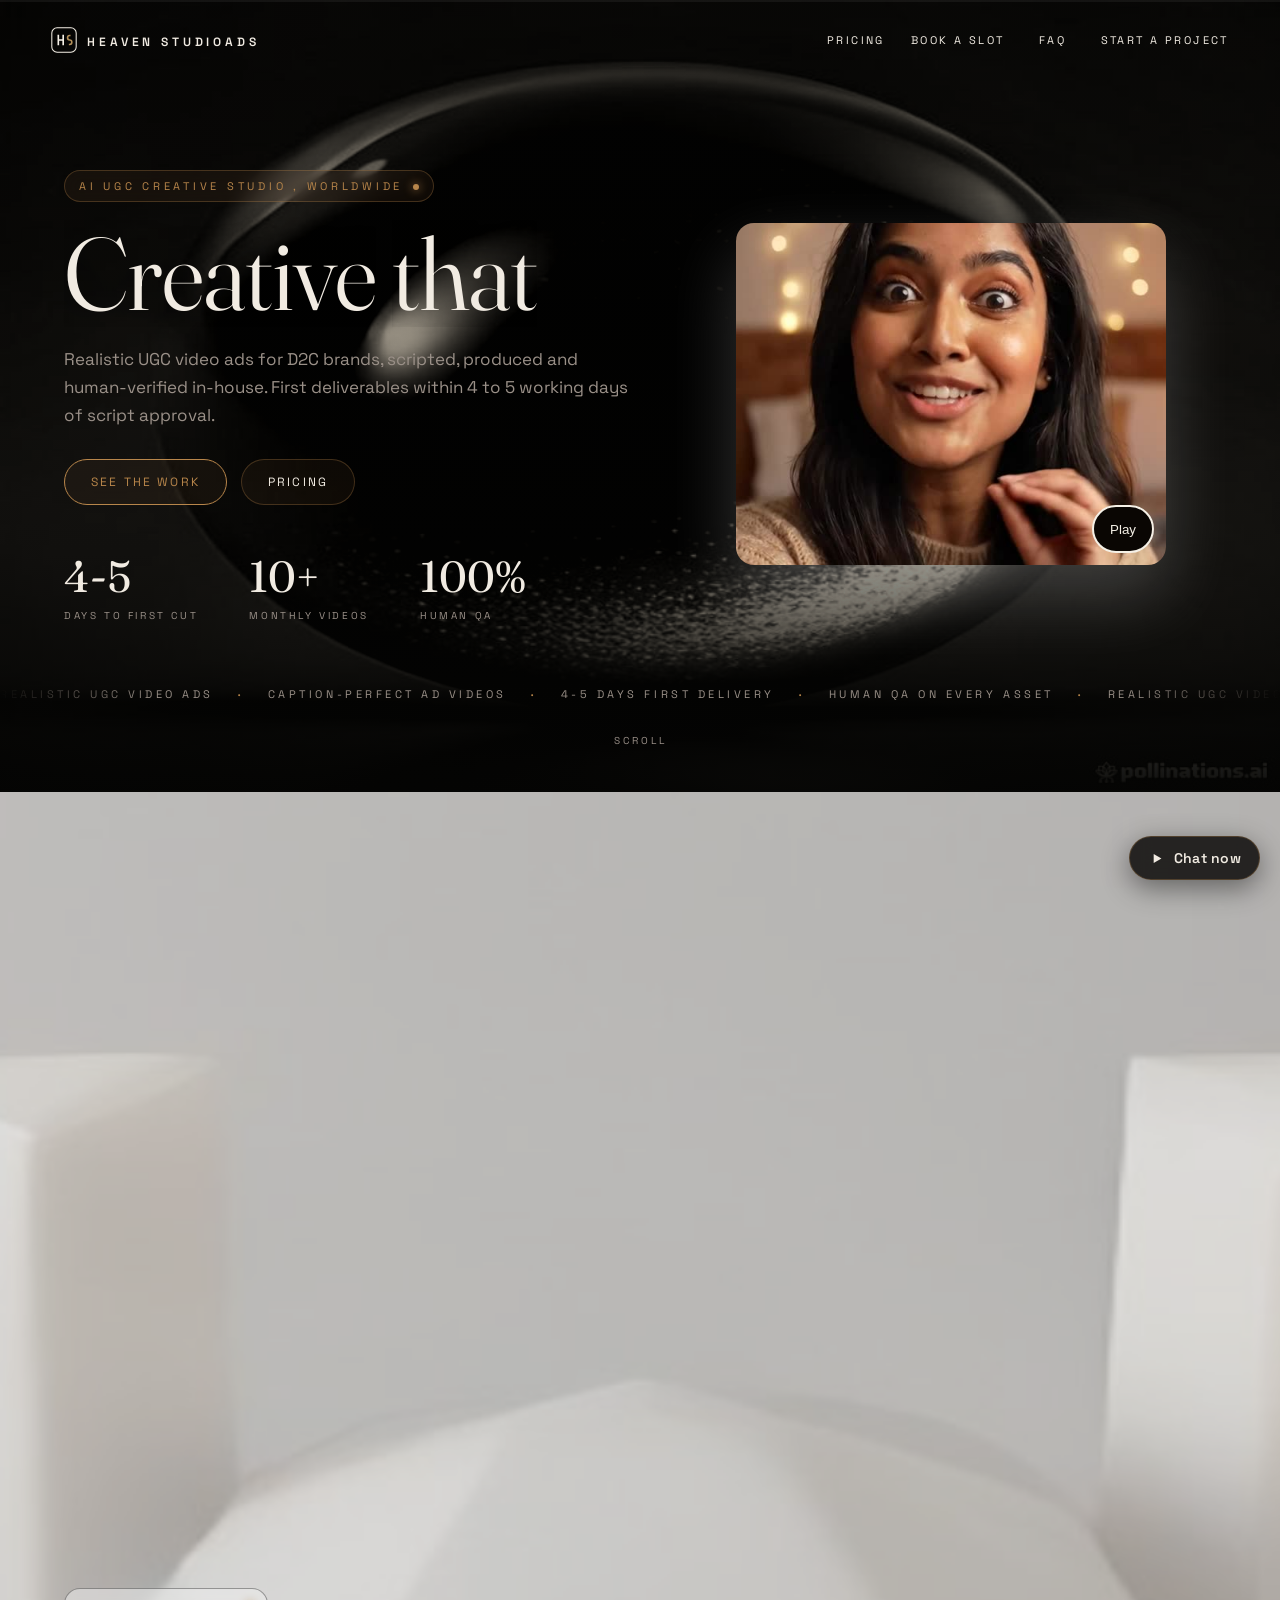
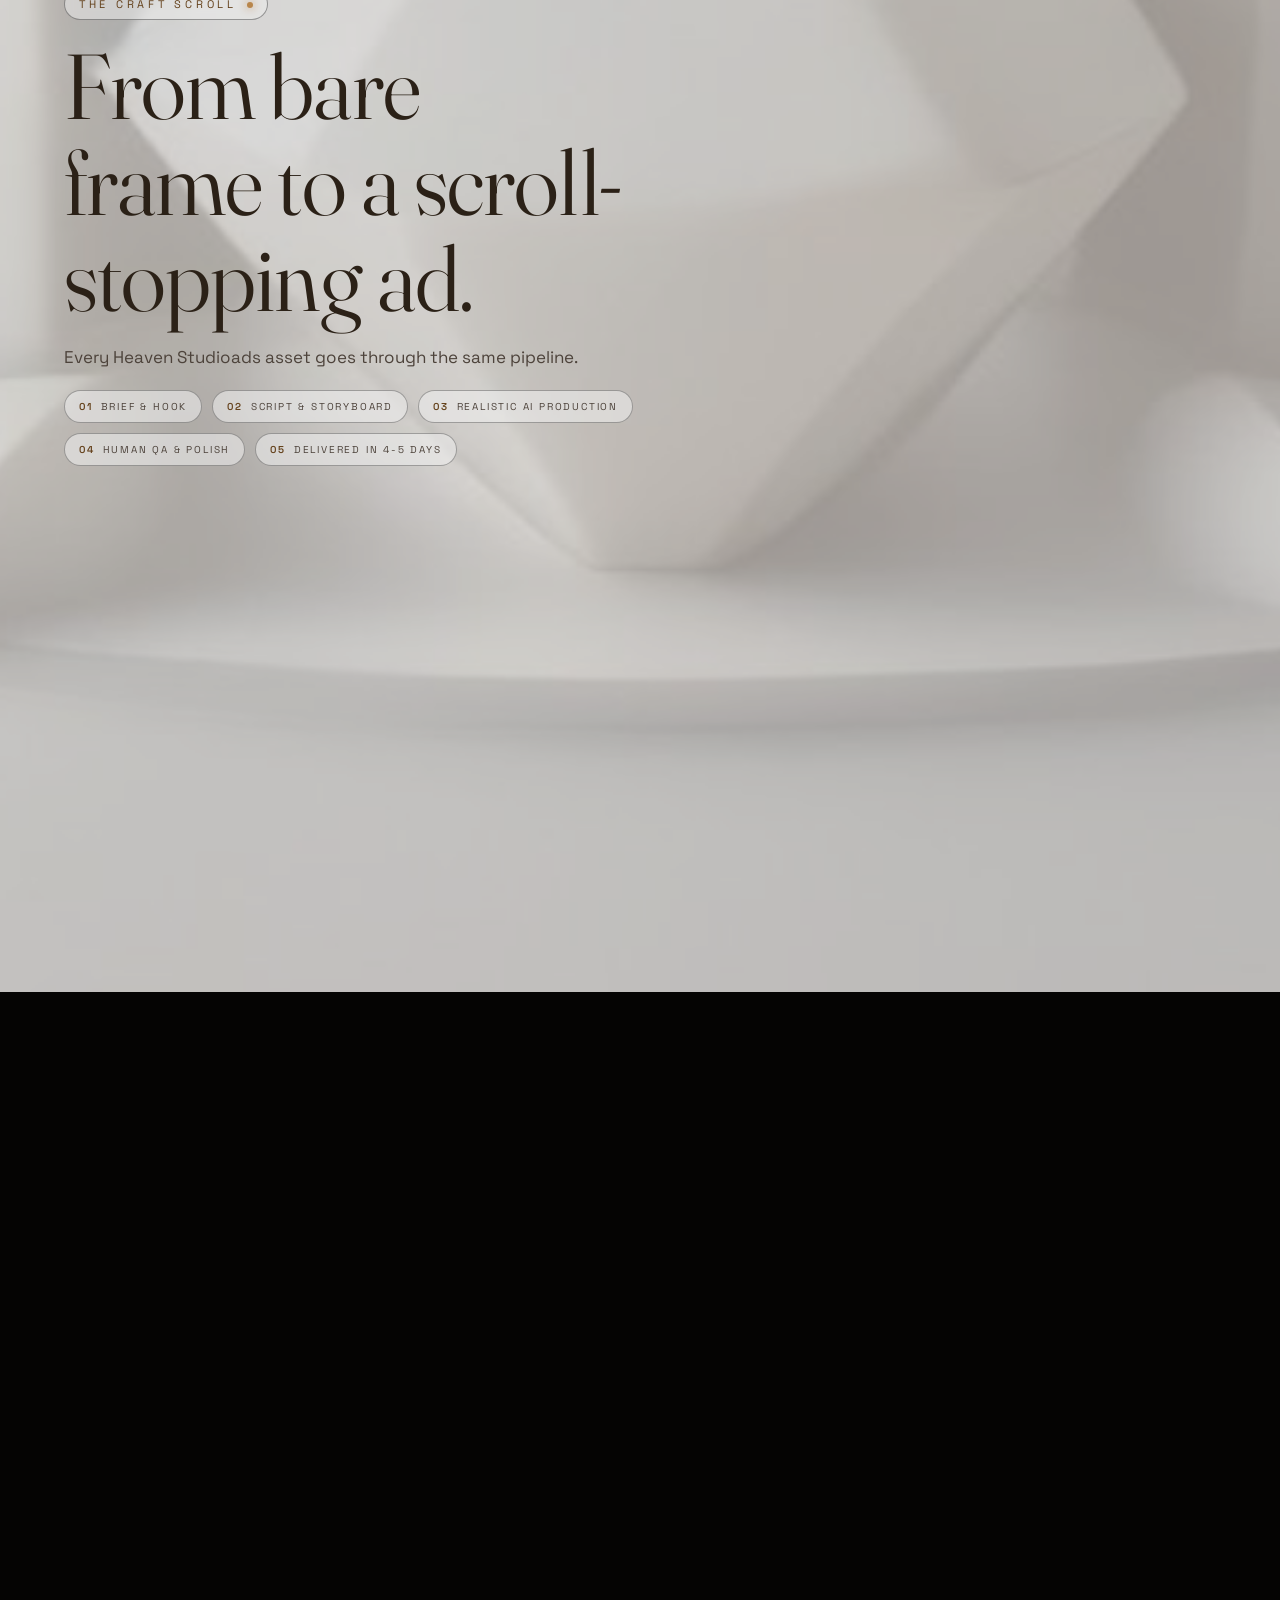
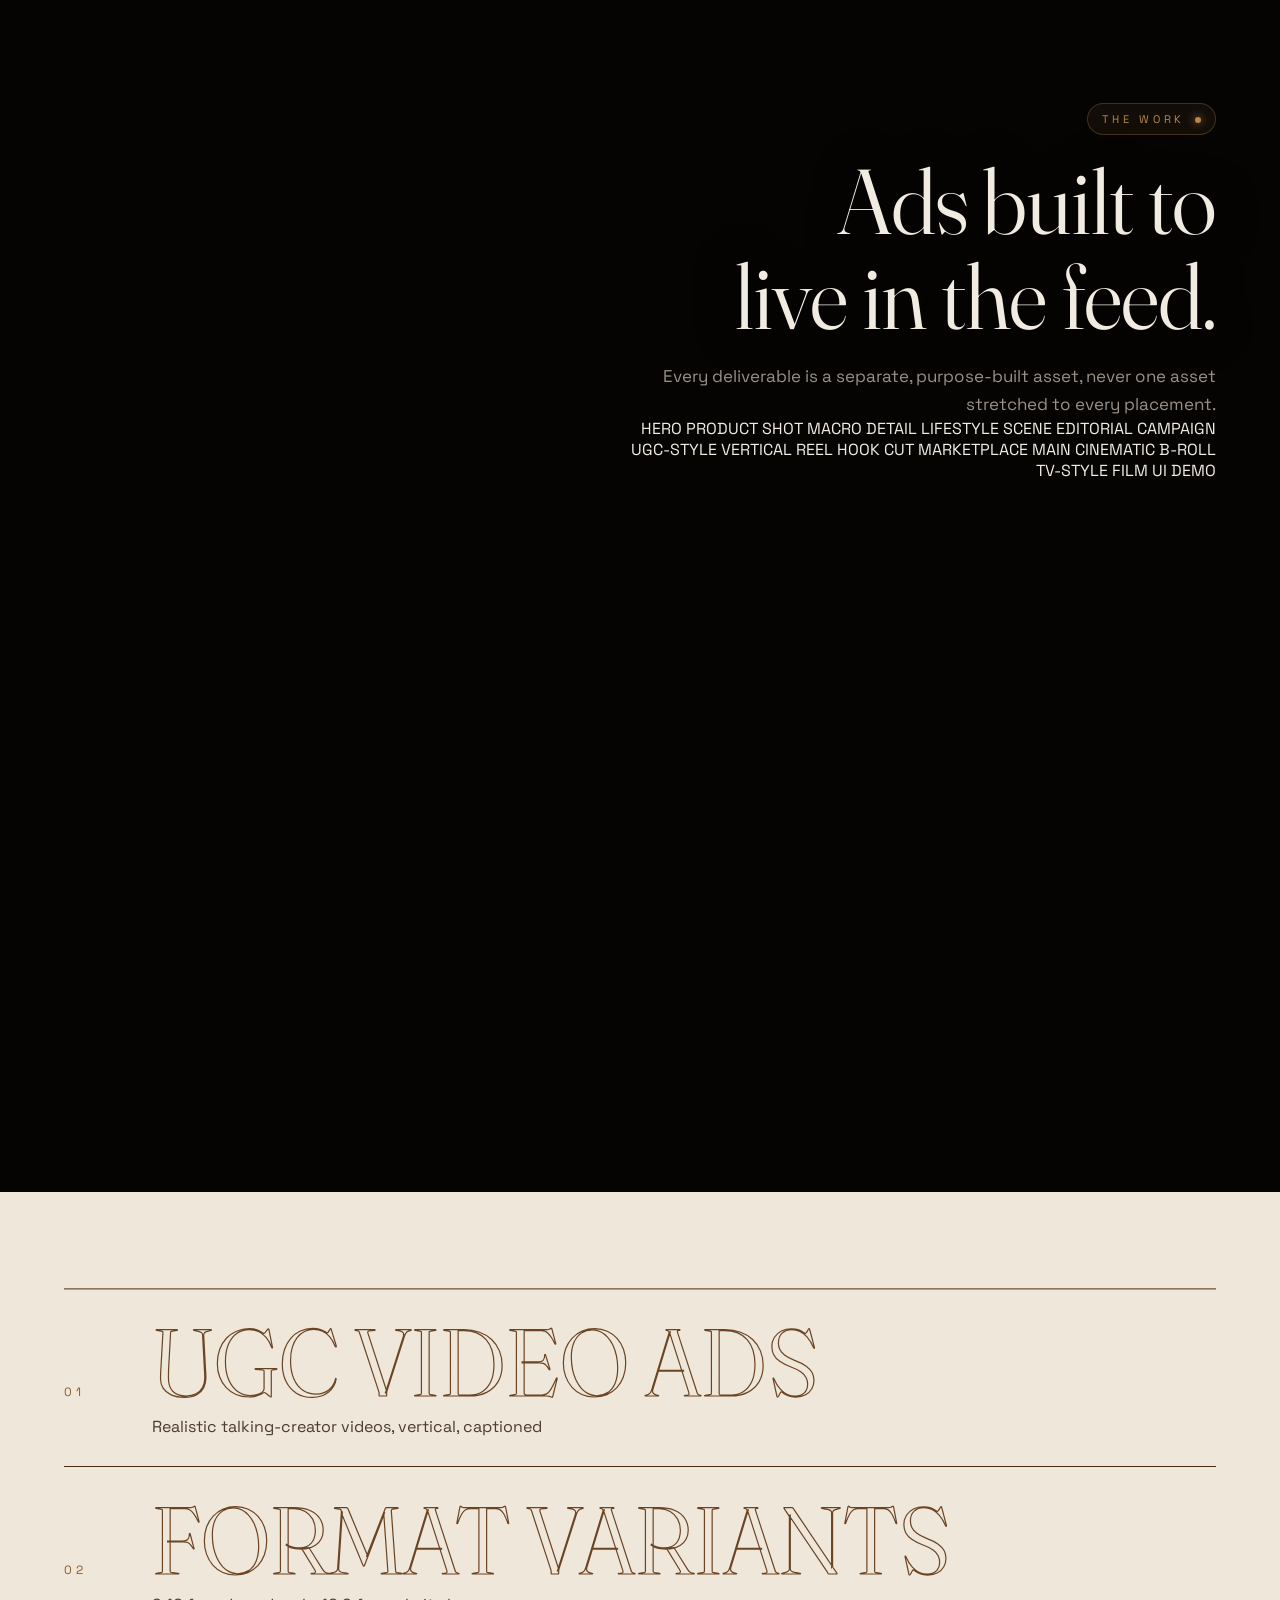
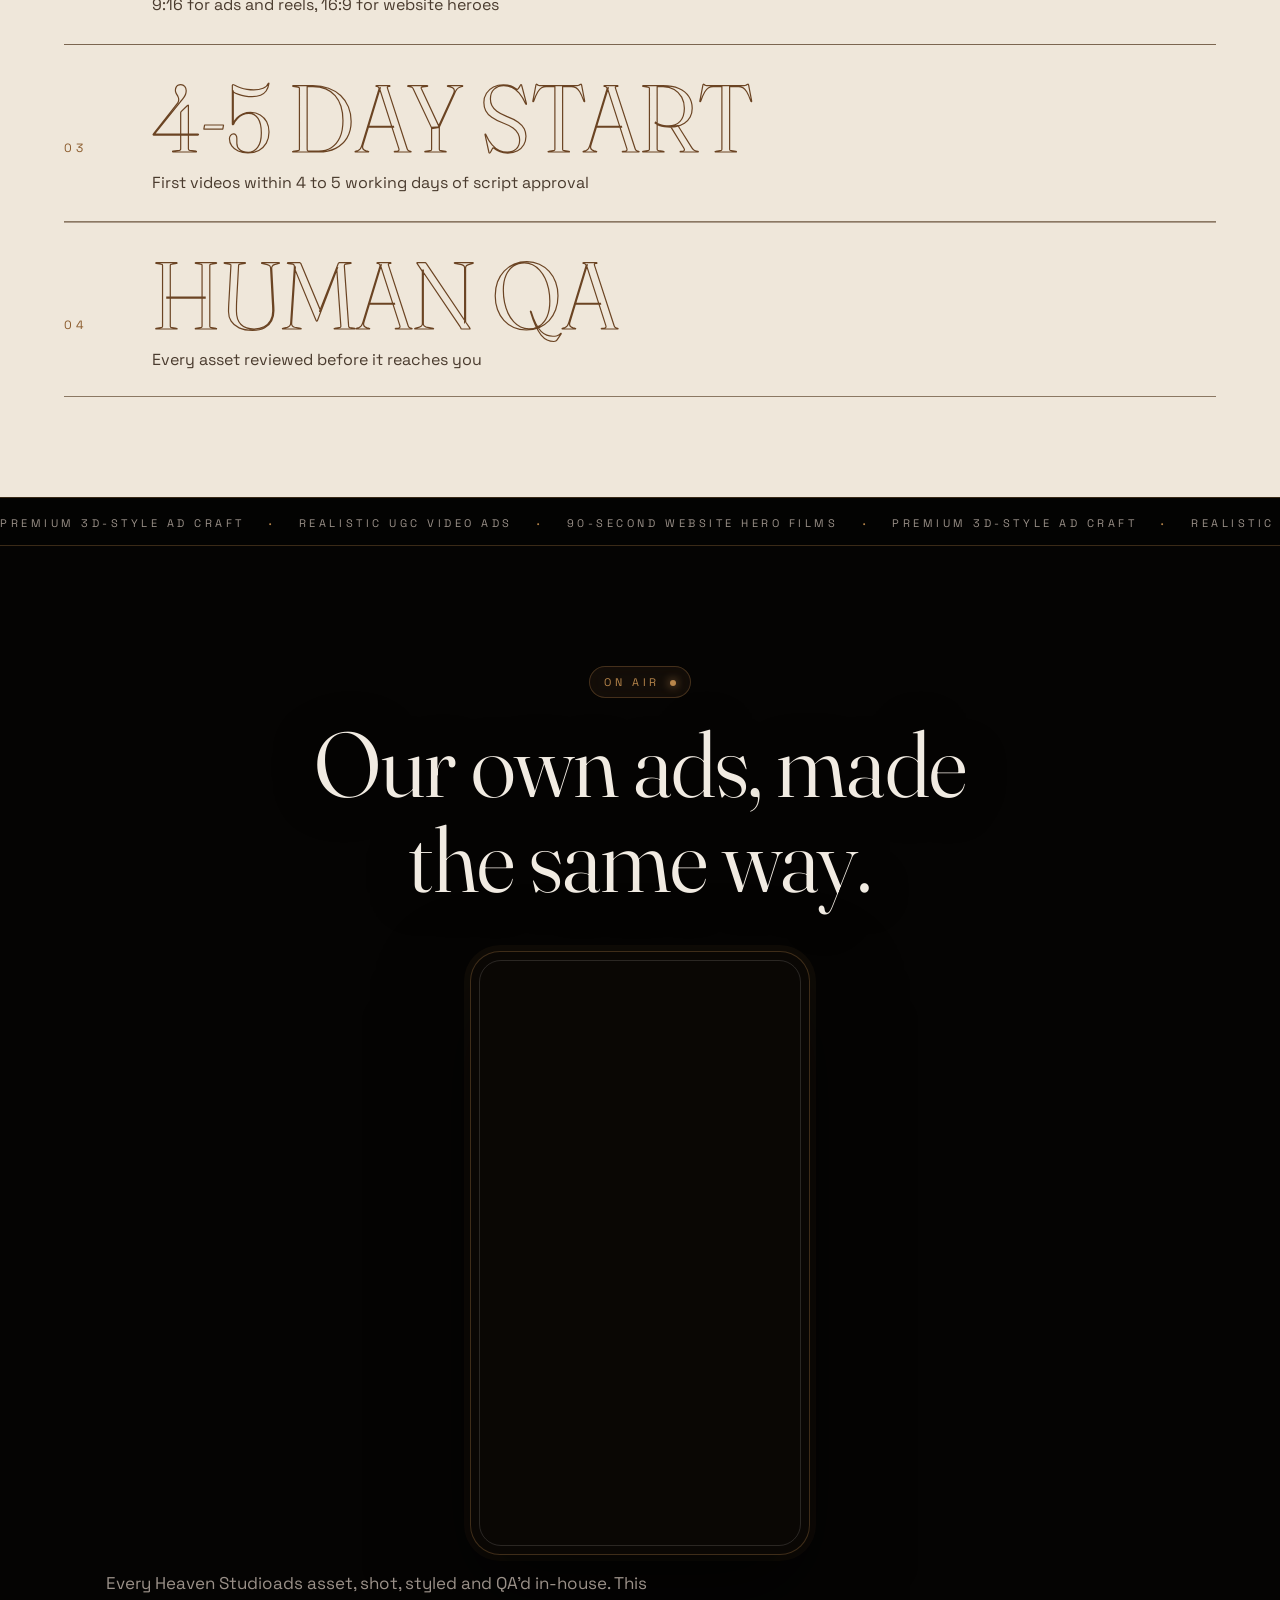
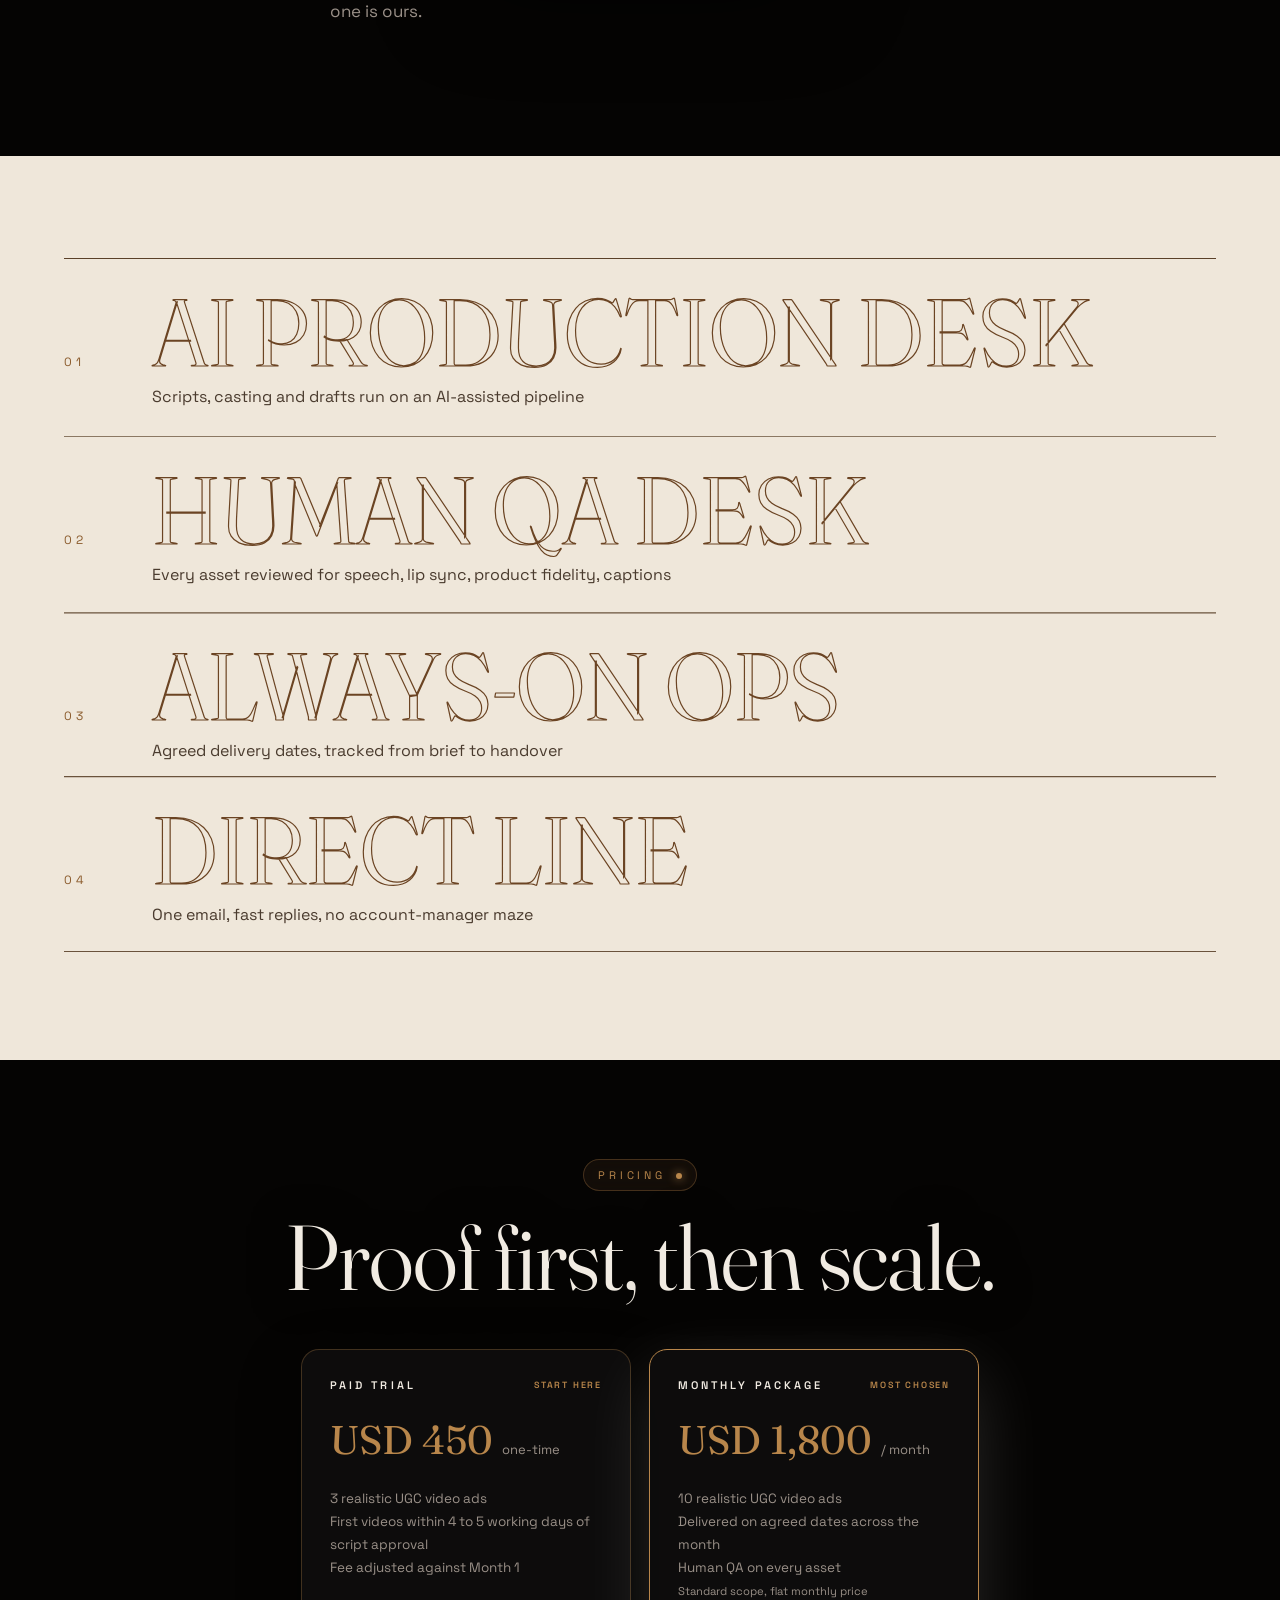
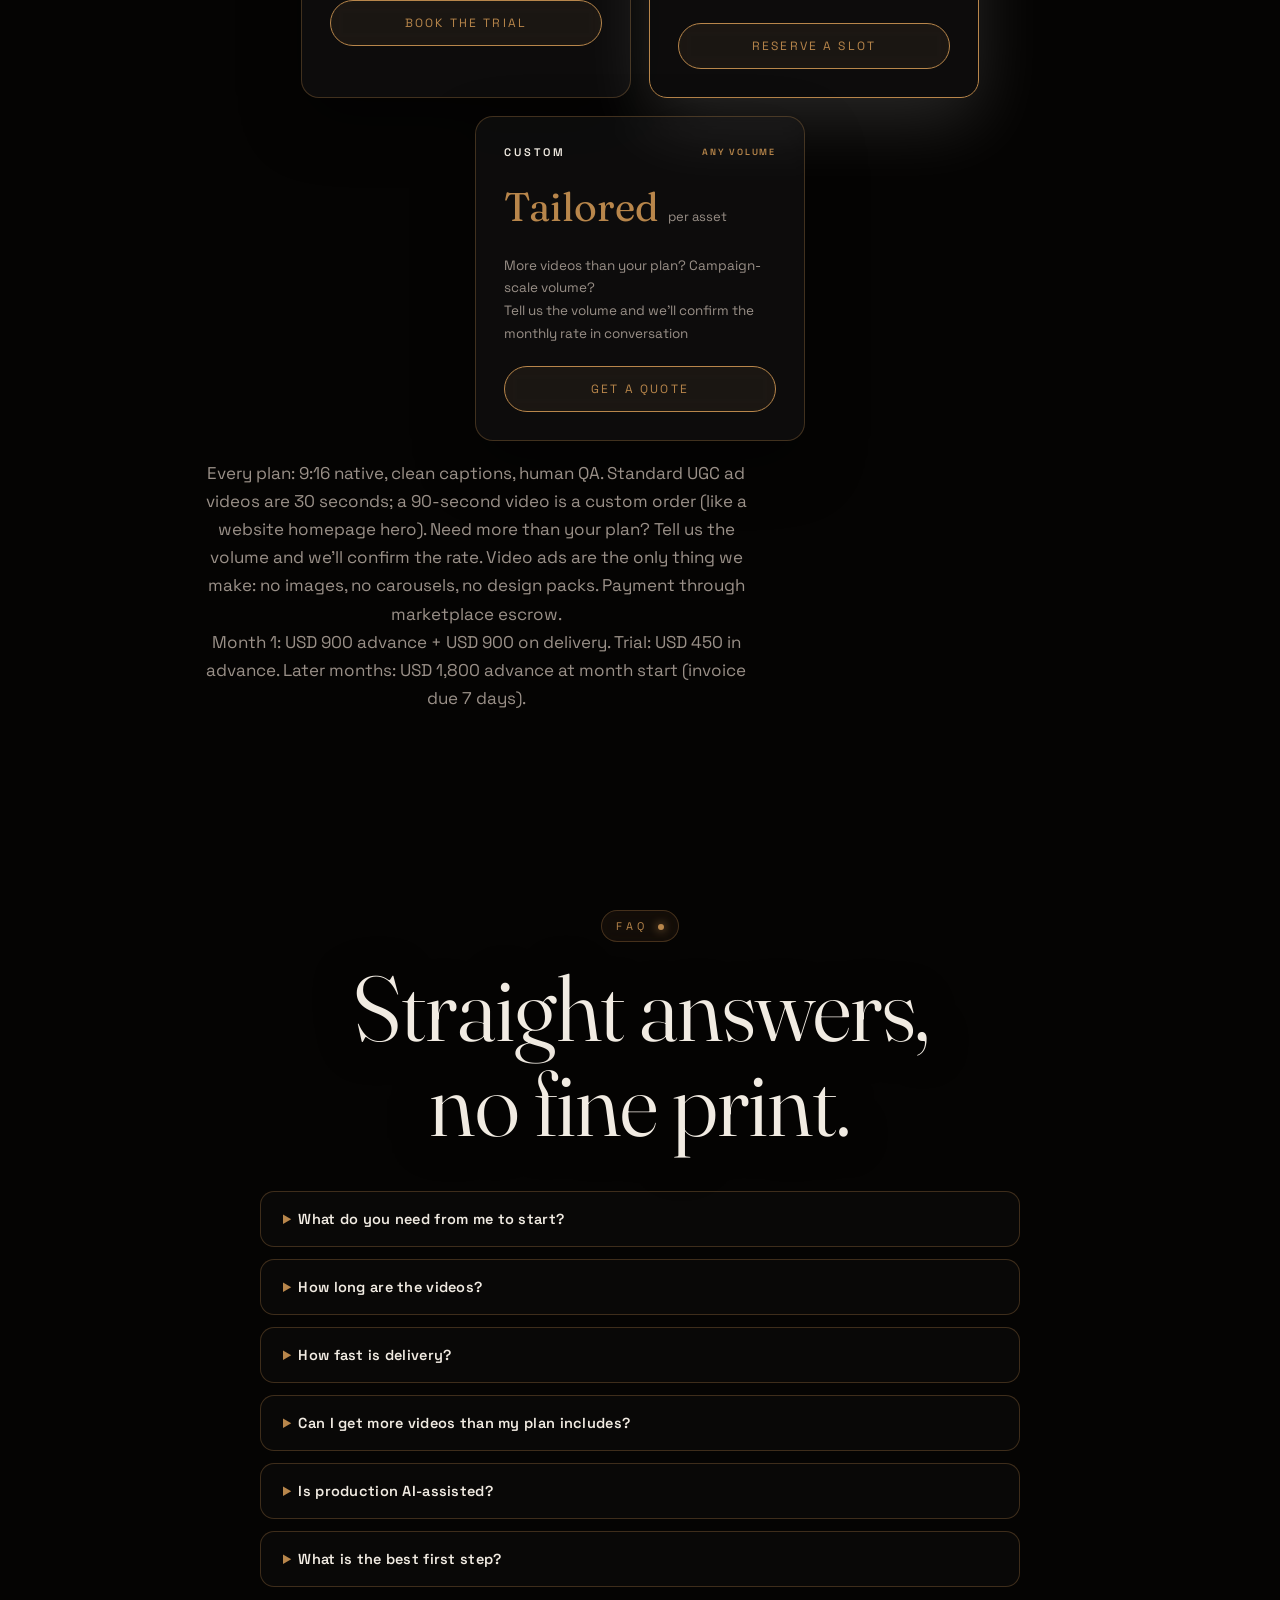
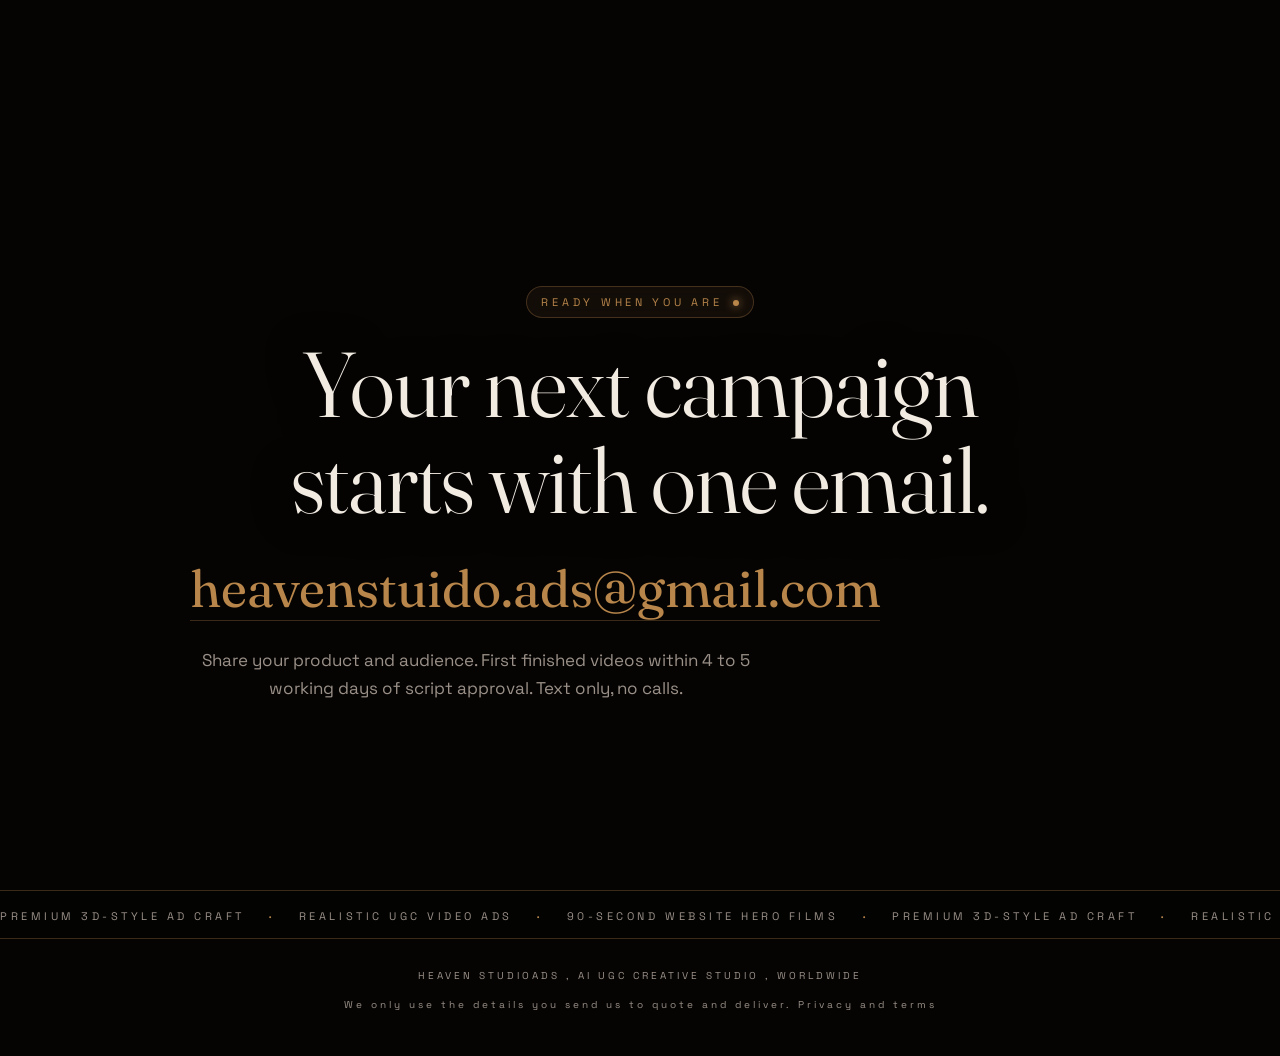
==== commit 34f3cbe3: "sync: portfolio from org/site.py deploy" ====
--- a/index.html
+++ b/index.html
@@ -11,8 +11,6 @@
 <link rel="canonical" href="https://mr-lemon-0.github.io/heaven-studioads-site/">
 <meta name="robots" content="index,follow,max-image-preview:large,max-snippet:-1">
 <meta name="author" content="Heaven Studioads">
-<meta name="geo.region" content="IN">
-<meta name="geo.placename"
 <link rel="alternate" hreflang="en-in" href="https://mr-lemon-0.github.io/heaven-studioads-site/">
 <link rel="alternate" hreflang="x-default" href="https://mr-lemon-0.github.io/heaven-studioads-site/">
 
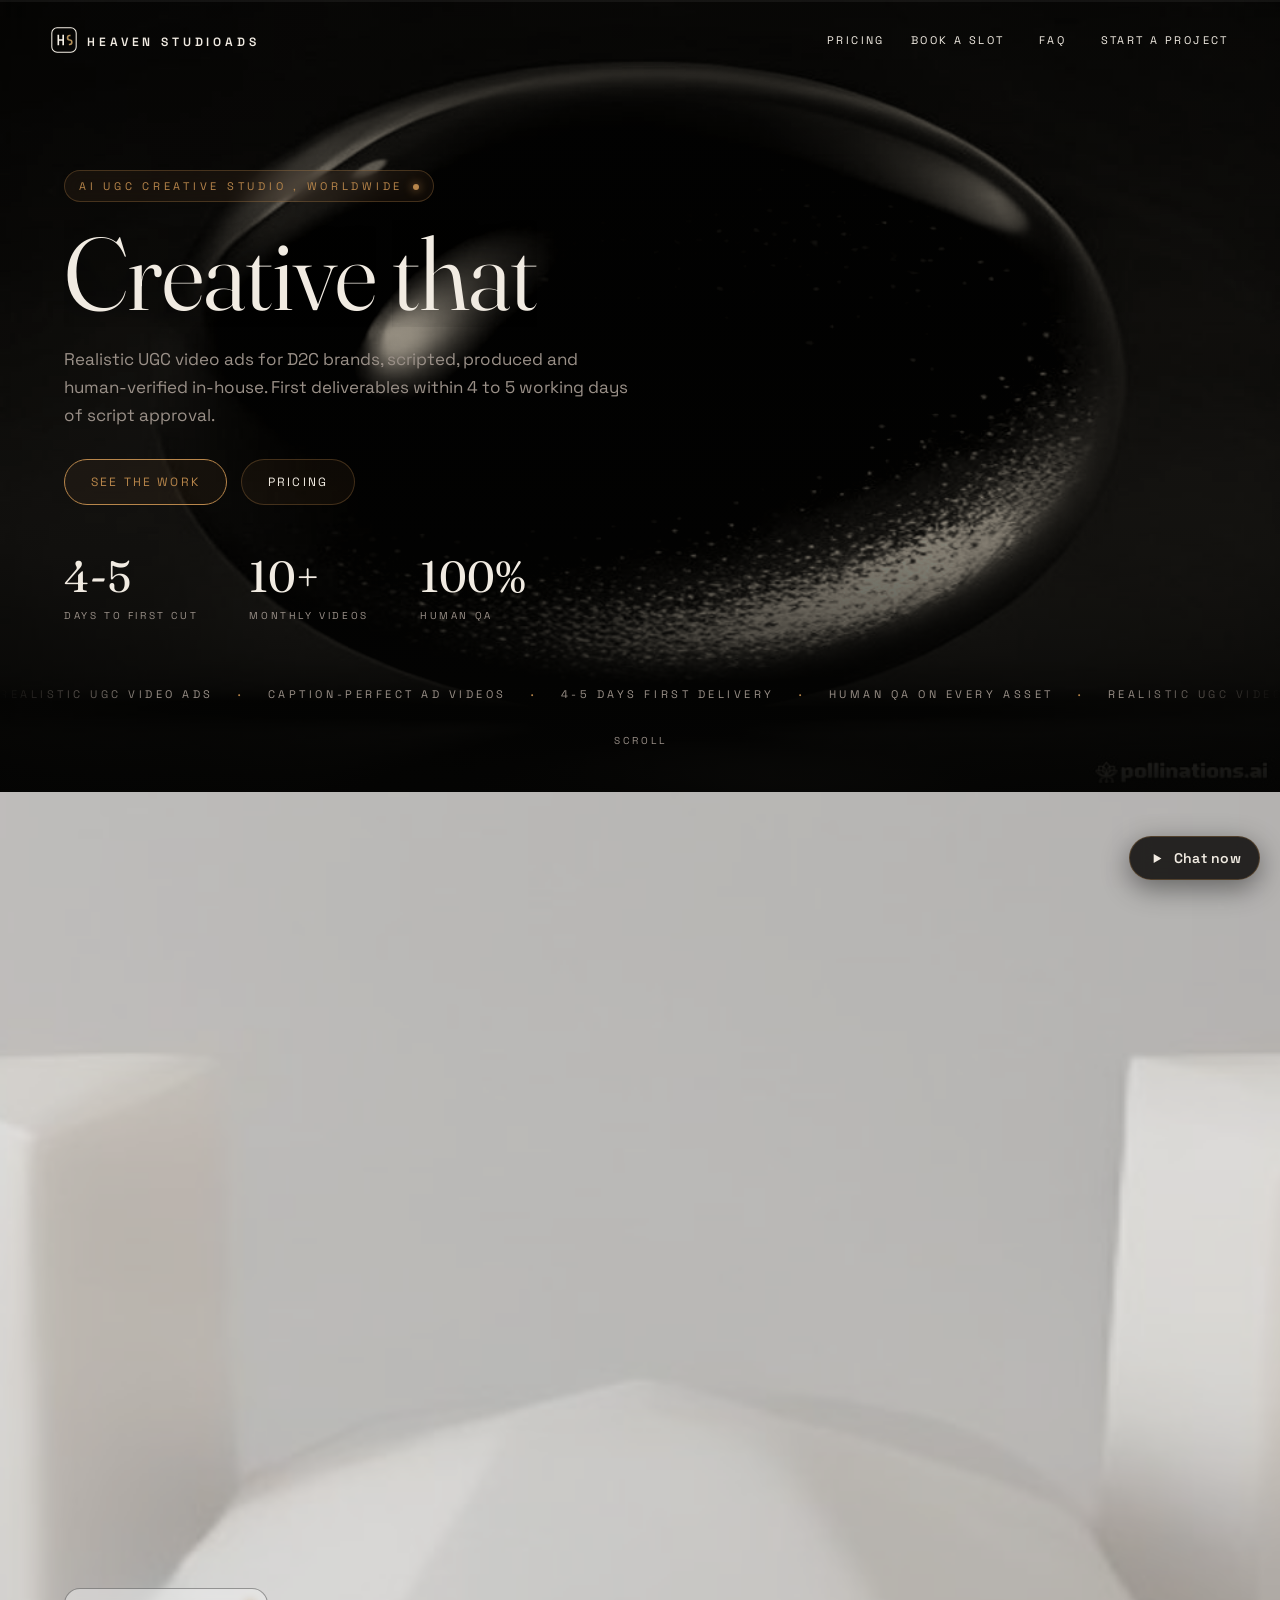
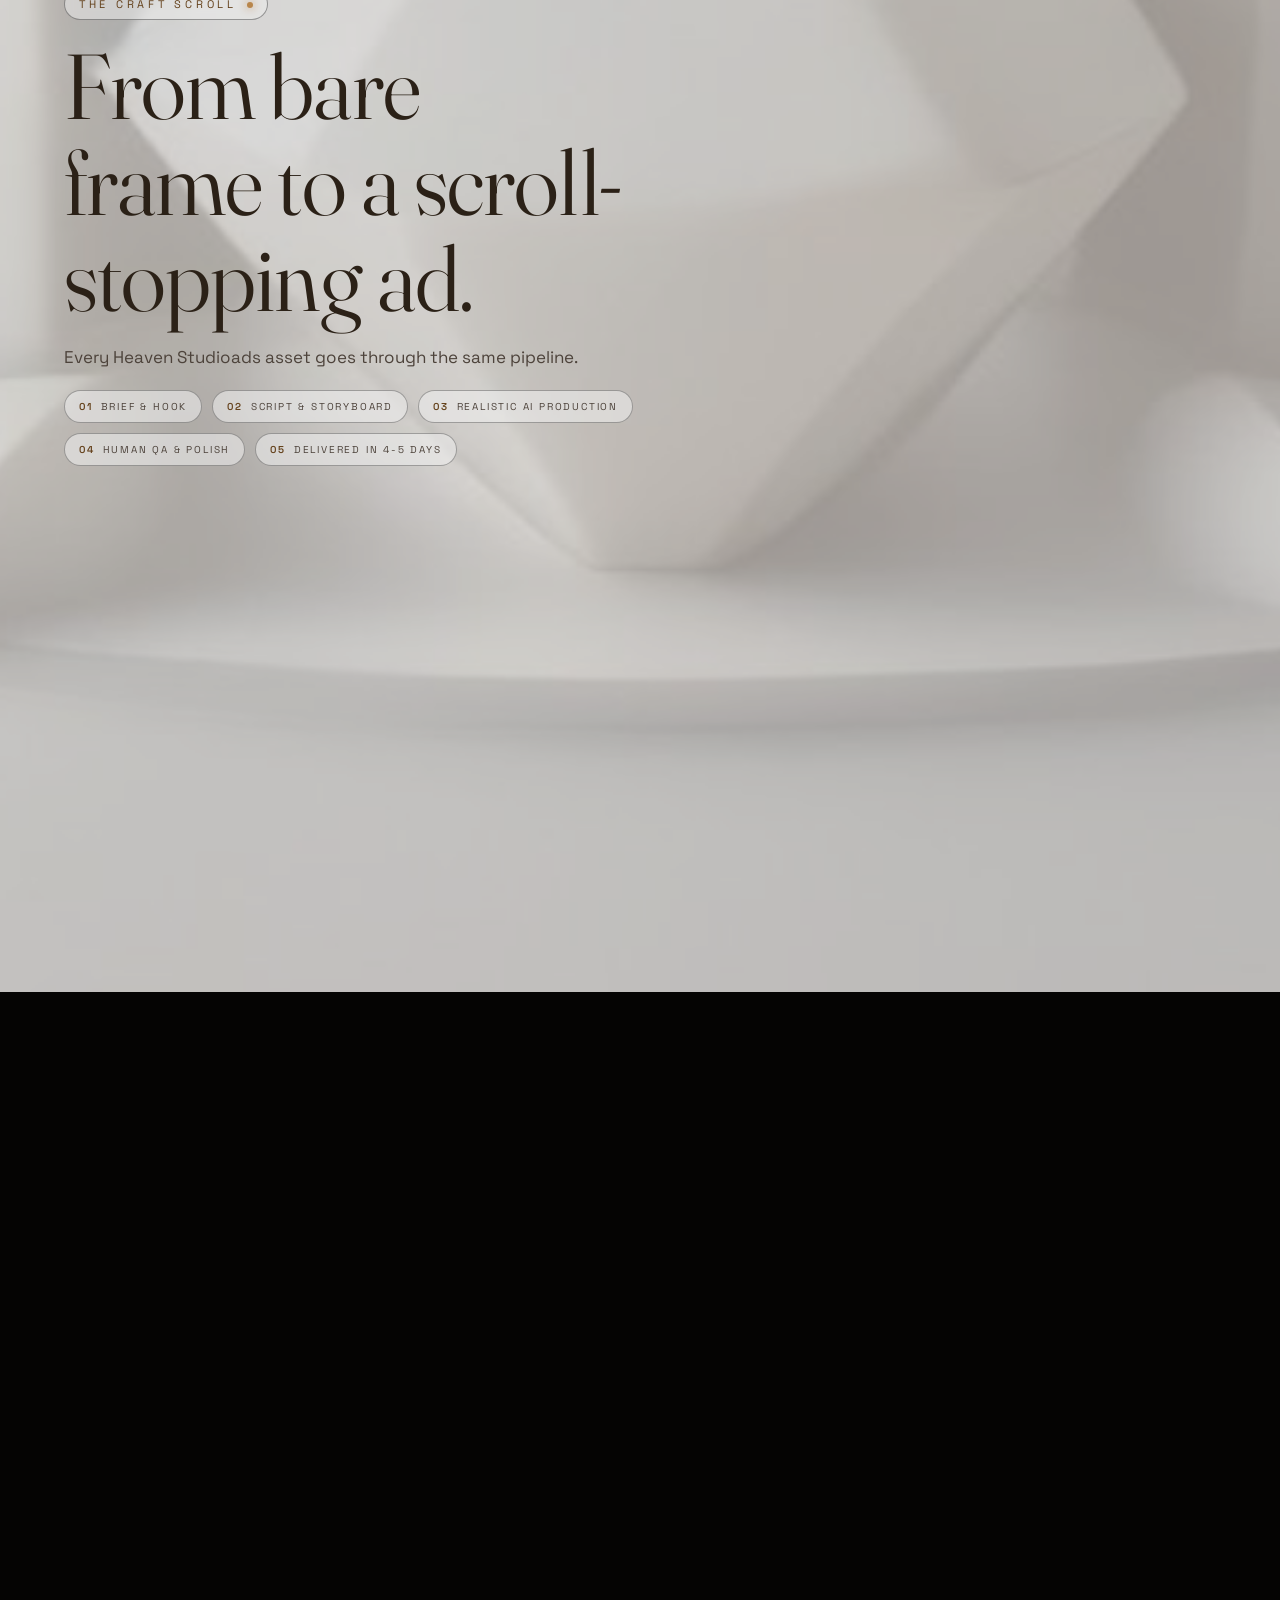
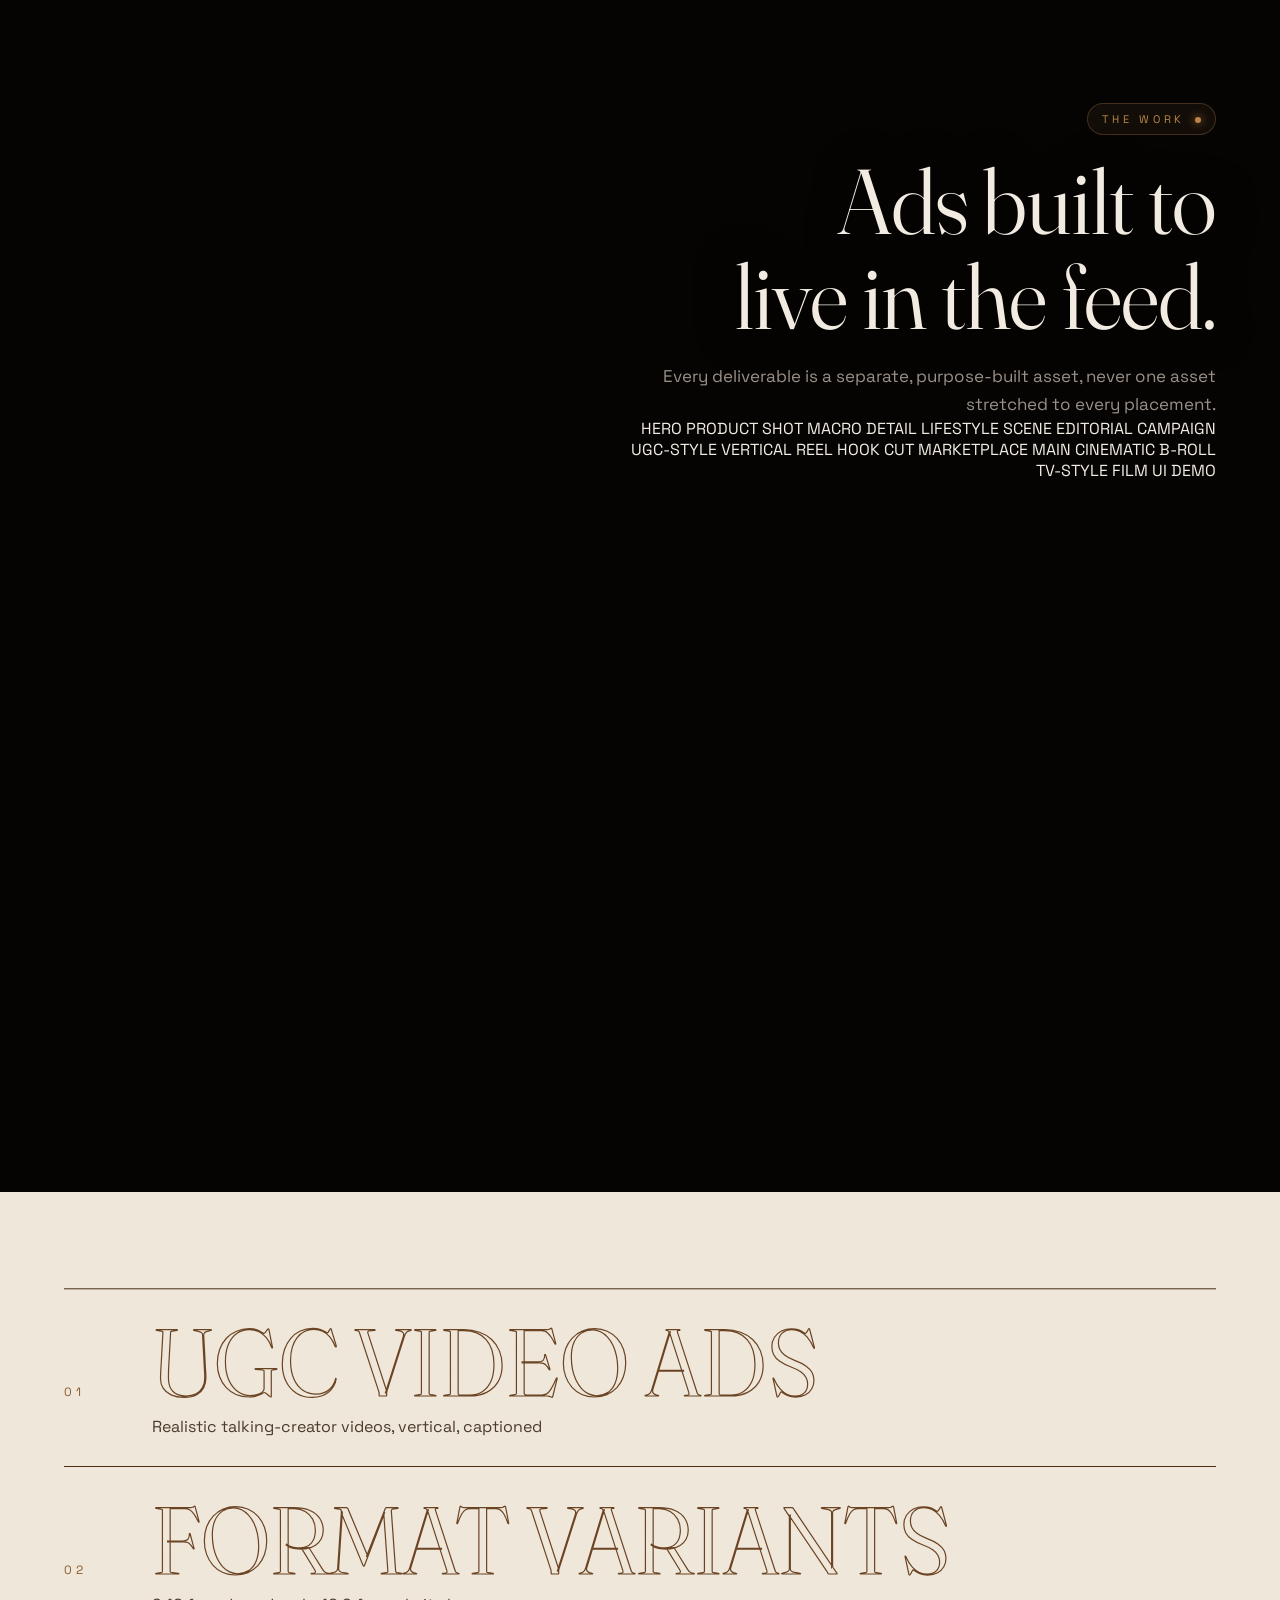
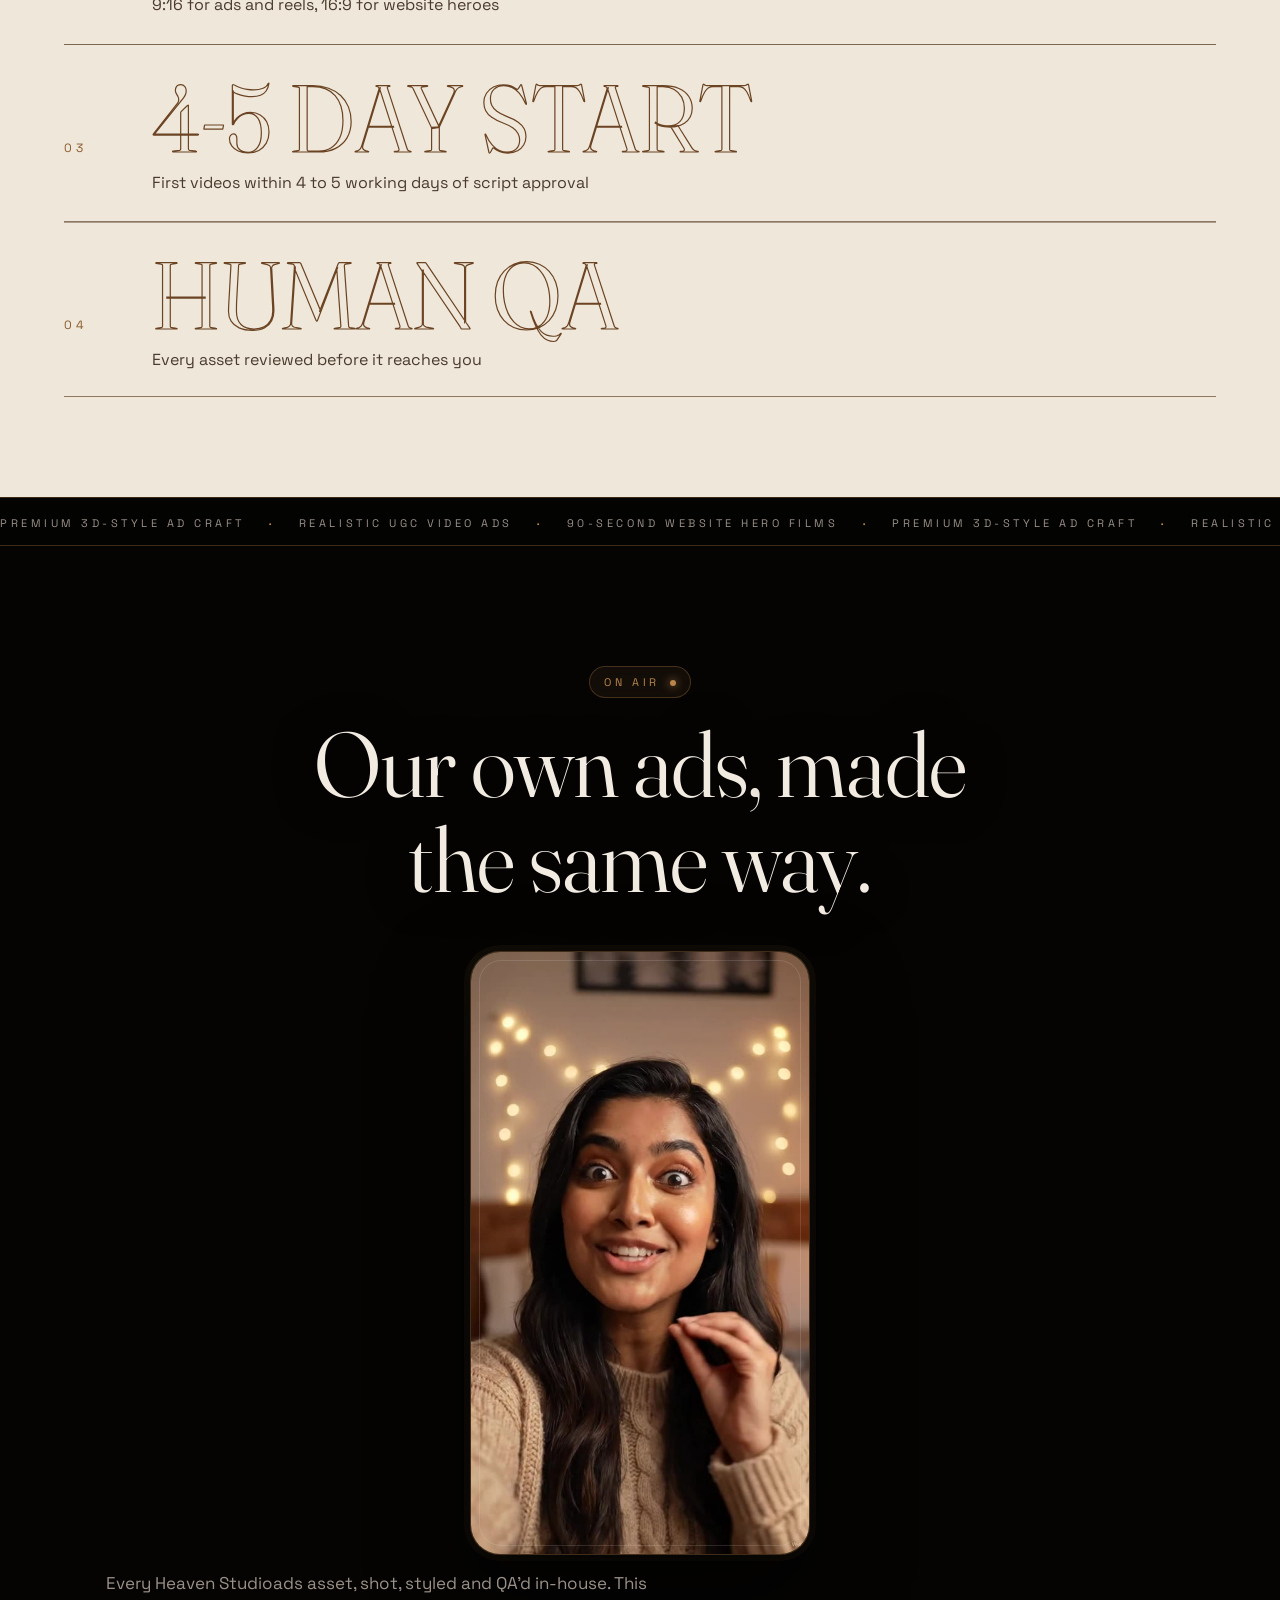
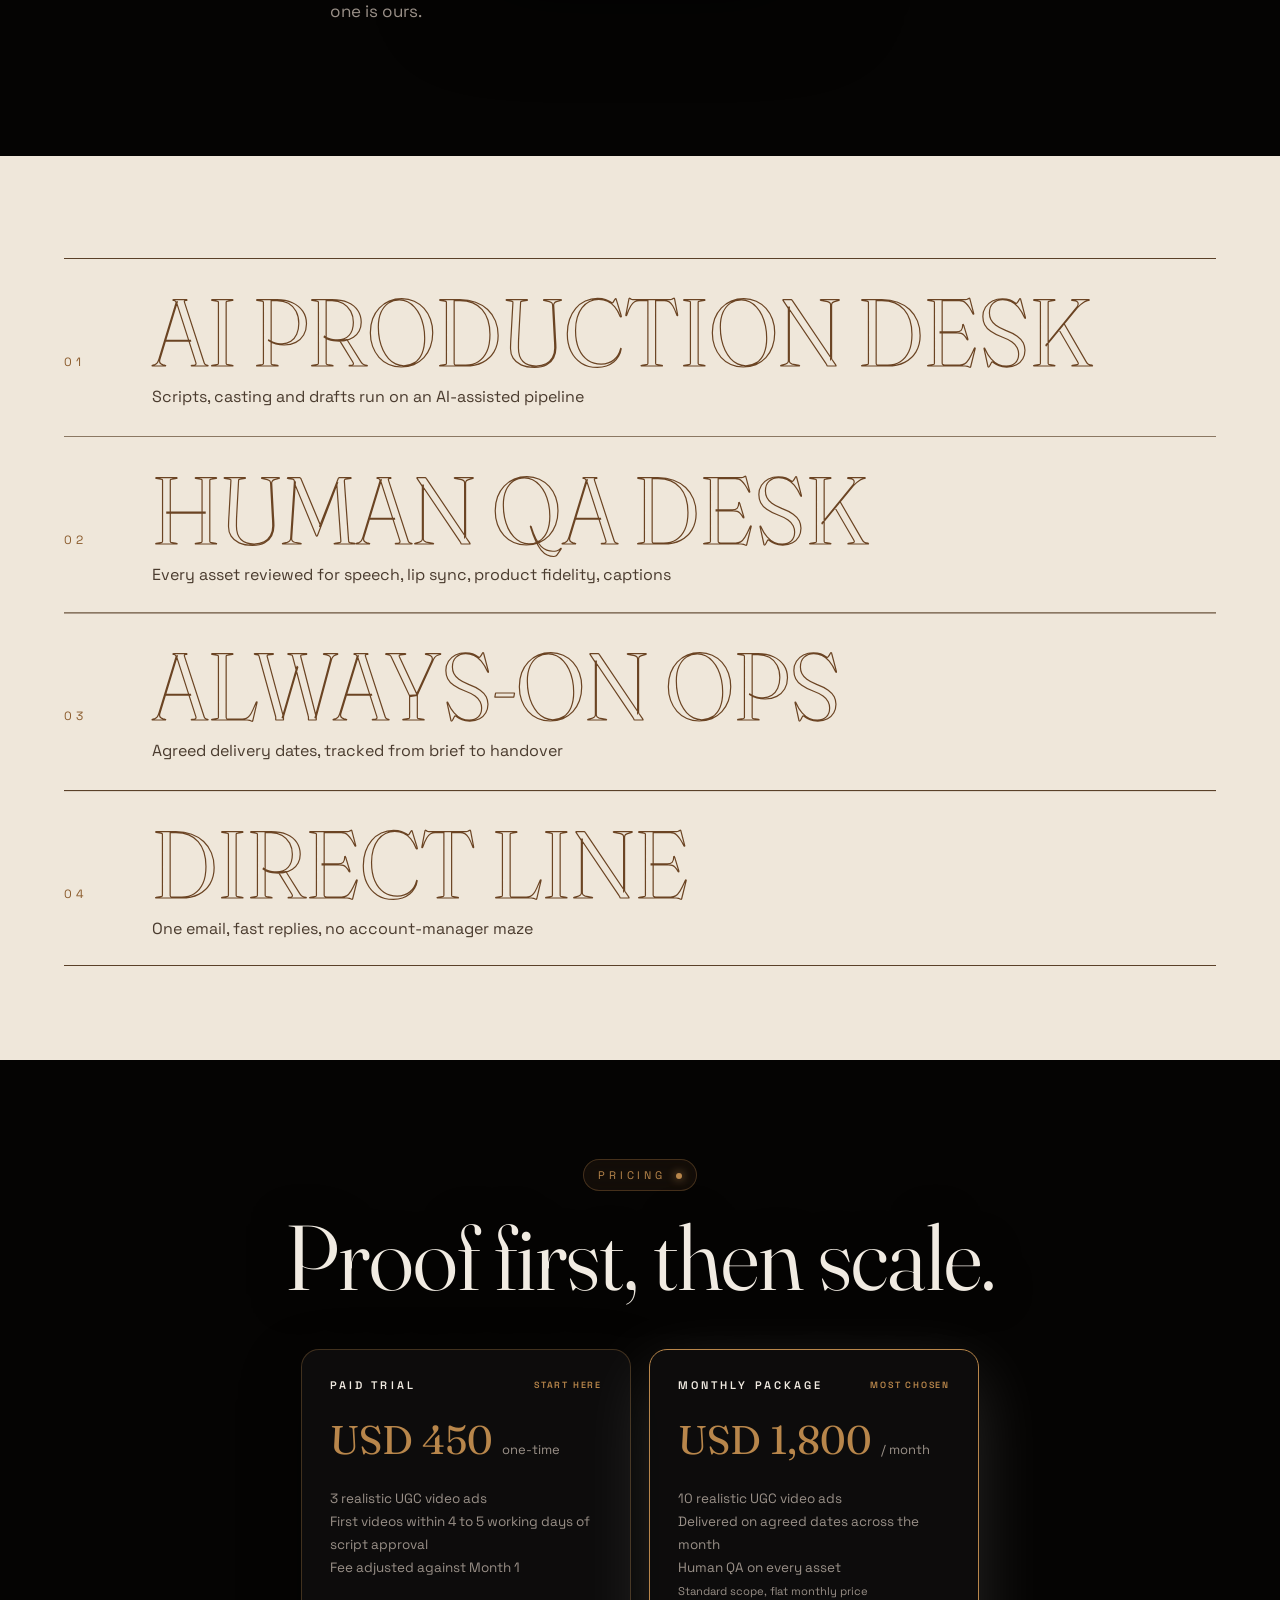
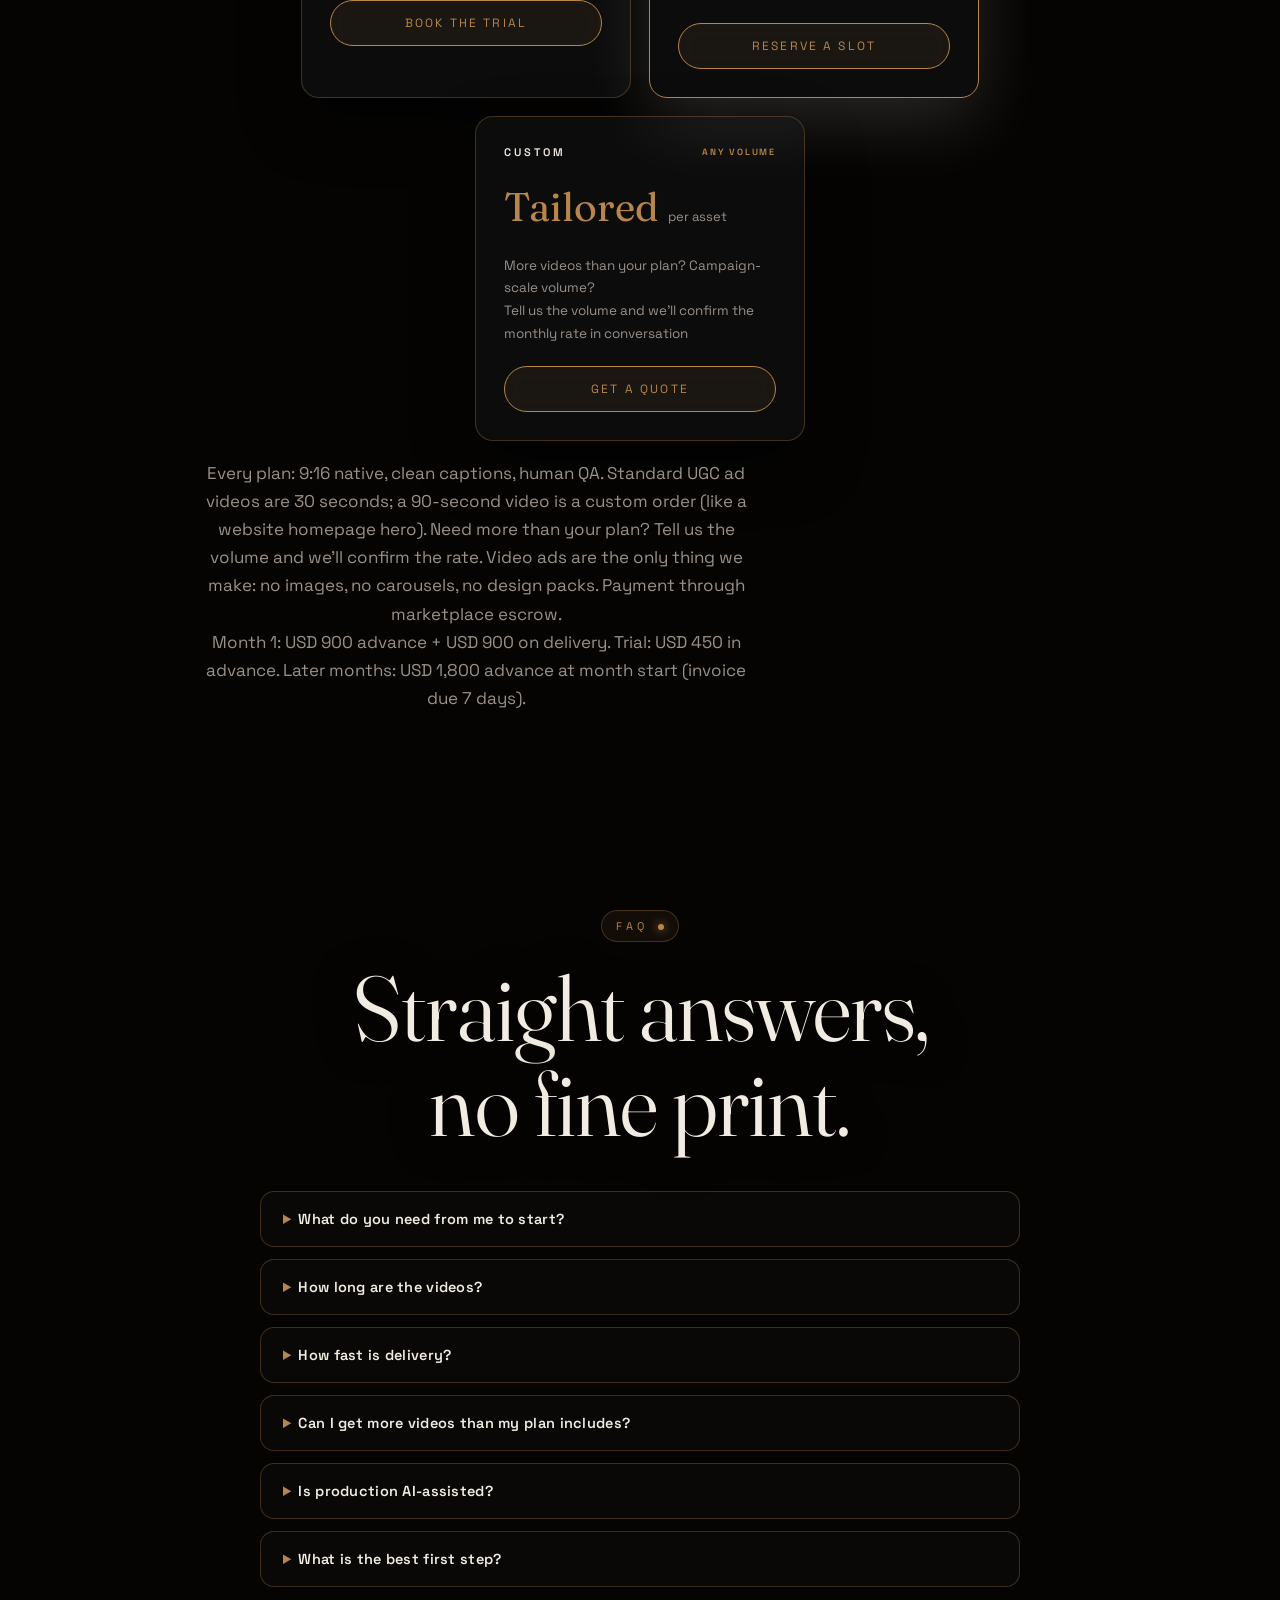
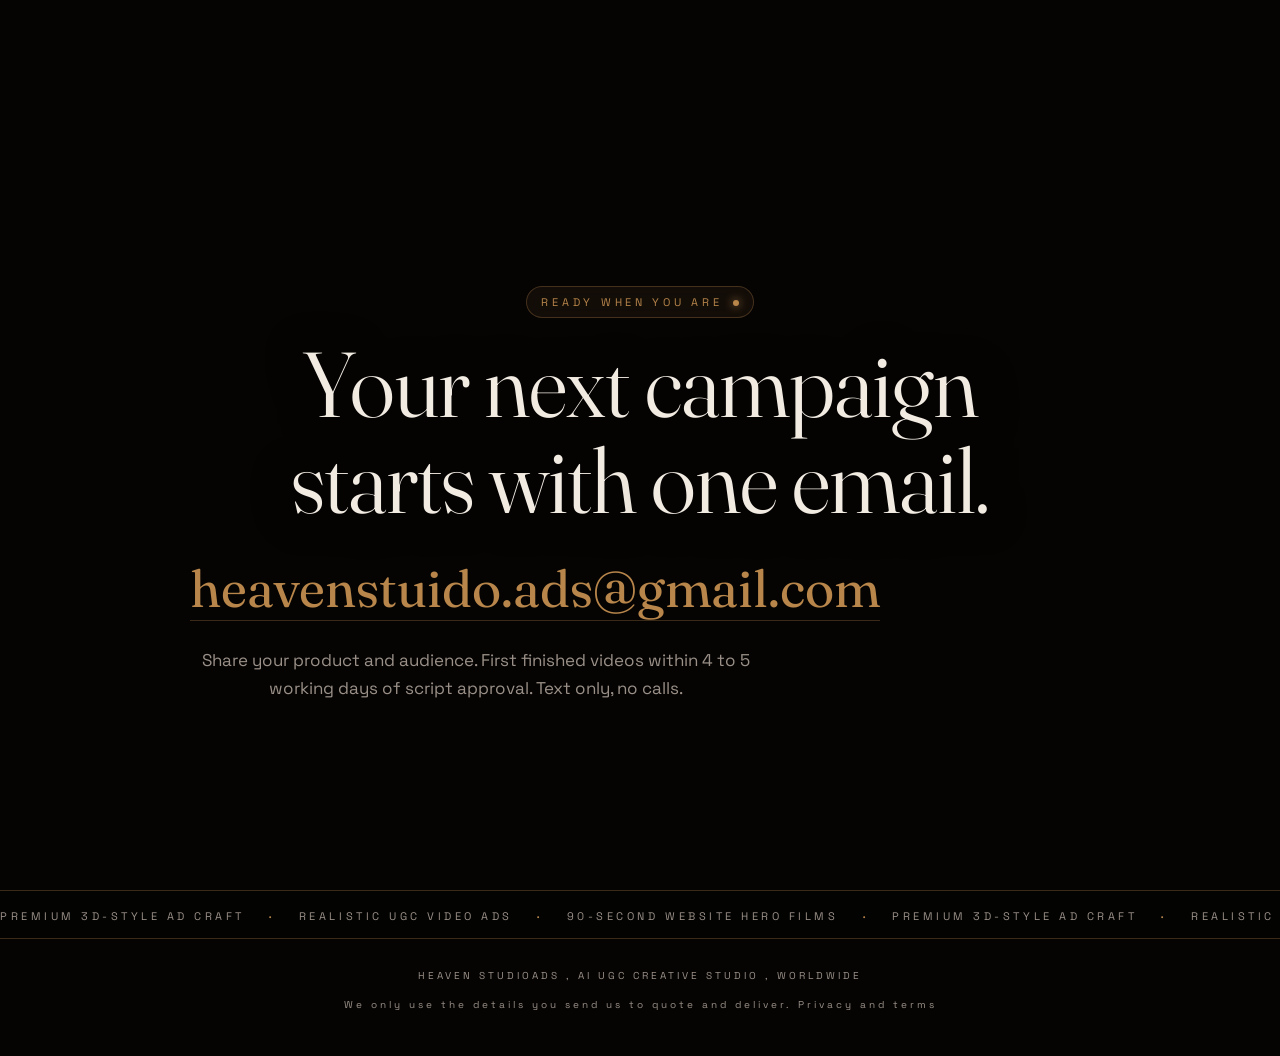
==== commit 5089ca17: "sync: portfolio from org/site.py deploy" ====
--- a/index.html
+++ b/index.html
@@ -386,7 +386,6 @@
       <div><dt data-cnt="100" data-suf="%">100%</dt><dd>HUMAN QA</dd></div>
     </dl>
   </div>
-    <div class="hero-proof" id="heroProof"><div class="hero-media" id="heroMedia"><video id="heroVideo" poster="media/poster_small.jpg" muted loop playsinline webkit-playsinline preload="auto" width="720" height="1280" class="hero-vid" title="Heaven Studioads sample video ad"></video><button id="heroSound" type="button" class="hero-snd" aria-label="Turn sound on">Sound on</button></div></div>
 <div class="scrollcue">SCROLL</div>
   <div class="marquee" aria-hidden="true"><div class="mq-track"><span>REALISTIC UGC VIDEO ADS</span><b>·</b><span>CAPTION-PERFECT AD VIDEOS</span><b>·</b><span>4-5 DAYS FIRST DELIVERY</span><b>·</b><span>HUMAN QA ON EVERY ASSET</span><b>·</b><span>REALISTIC UGC VIDEO ADS</span><b>·</b><span>CAPTION-PERFECT AD VIDEOS</span><b>·</b><span>4-5 DAYS FIRST DELIVERY</span><b>·</b><span>HUMAN QA ON EVERY ASSET</span><b>·</b></div></div>
 </section>
@@ -440,7 +439,7 @@
     <span class="tag">ON AIR</span>
     <h2>Our own ads, <span class="accent">made the same way.</span></h2>
     <figure class="phone">
-      <div class="hero-media" id="promoPh" aria-hidden="true"></div>
+      <video id="promoVideo" class="promo-vid" poster="media/poster_small.jpg" muted autoplay loop playsinline webkit-playsinline preload="auto" width="1080" height="1920" title="Heaven Studioads promo film" aria-label="Heaven Studioads promo film"><source src="media/agency_promo_mobile.mp4" type="video/mp4"></video>
     </figure>
     <p class="sub sub-center">Every Heaven Studioads asset, shot, styled and QA'd in-house. This one is ours.</p>
   </div>
@@ -704,17 +703,16 @@
 </script>
 <script>
 (function(){
-  var v=document.getElementById('heroVideo'), snd=document.getElementById('heroSound');
-  if(!v) return;
-  var small = window.matchMedia('(max-width: 900px)').matches;
-  v.src = small ? 'media/agency_promo_mobile.mp4' : 'media/agency_promo_1080.mp4';
+  var v = document.getElementById('promoVideo');
+  if (!v) return;
   v.muted = true;
-  var p = v.play();
-  if (p && p.catch) p.catch(function(){ if(snd){ snd.textContent='Play'; snd.onclick=function(){ v.muted=true; v.play(); }; } });
-  if (snd) snd.addEventListener('click', function(){
-    v.muted = !v.muted; snd.textContent = v.muted ? 'Sound on' : 'Sound off';
-    snd.setAttribute('aria-label', v.muted ? 'Turn sound on' : 'Turn sound off'); v.play();
-  });
+  v.setAttribute('muted', '');
+  function kick(){ var p = v.play(); if (p && p.catch) p.catch(function(){}); }
+  kick();
+  v.addEventListener('loadeddata', kick);
+  document.addEventListener('visibilitychange', function(){ if (!document.hidden) kick(); });
+  window.addEventListener('scroll', kick, { once: true, passive: true });
+  setInterval(function(){ if (v.paused) kick(); }, 2500);
 })();
 </script>
   <script src="i18n.js" defer></script>
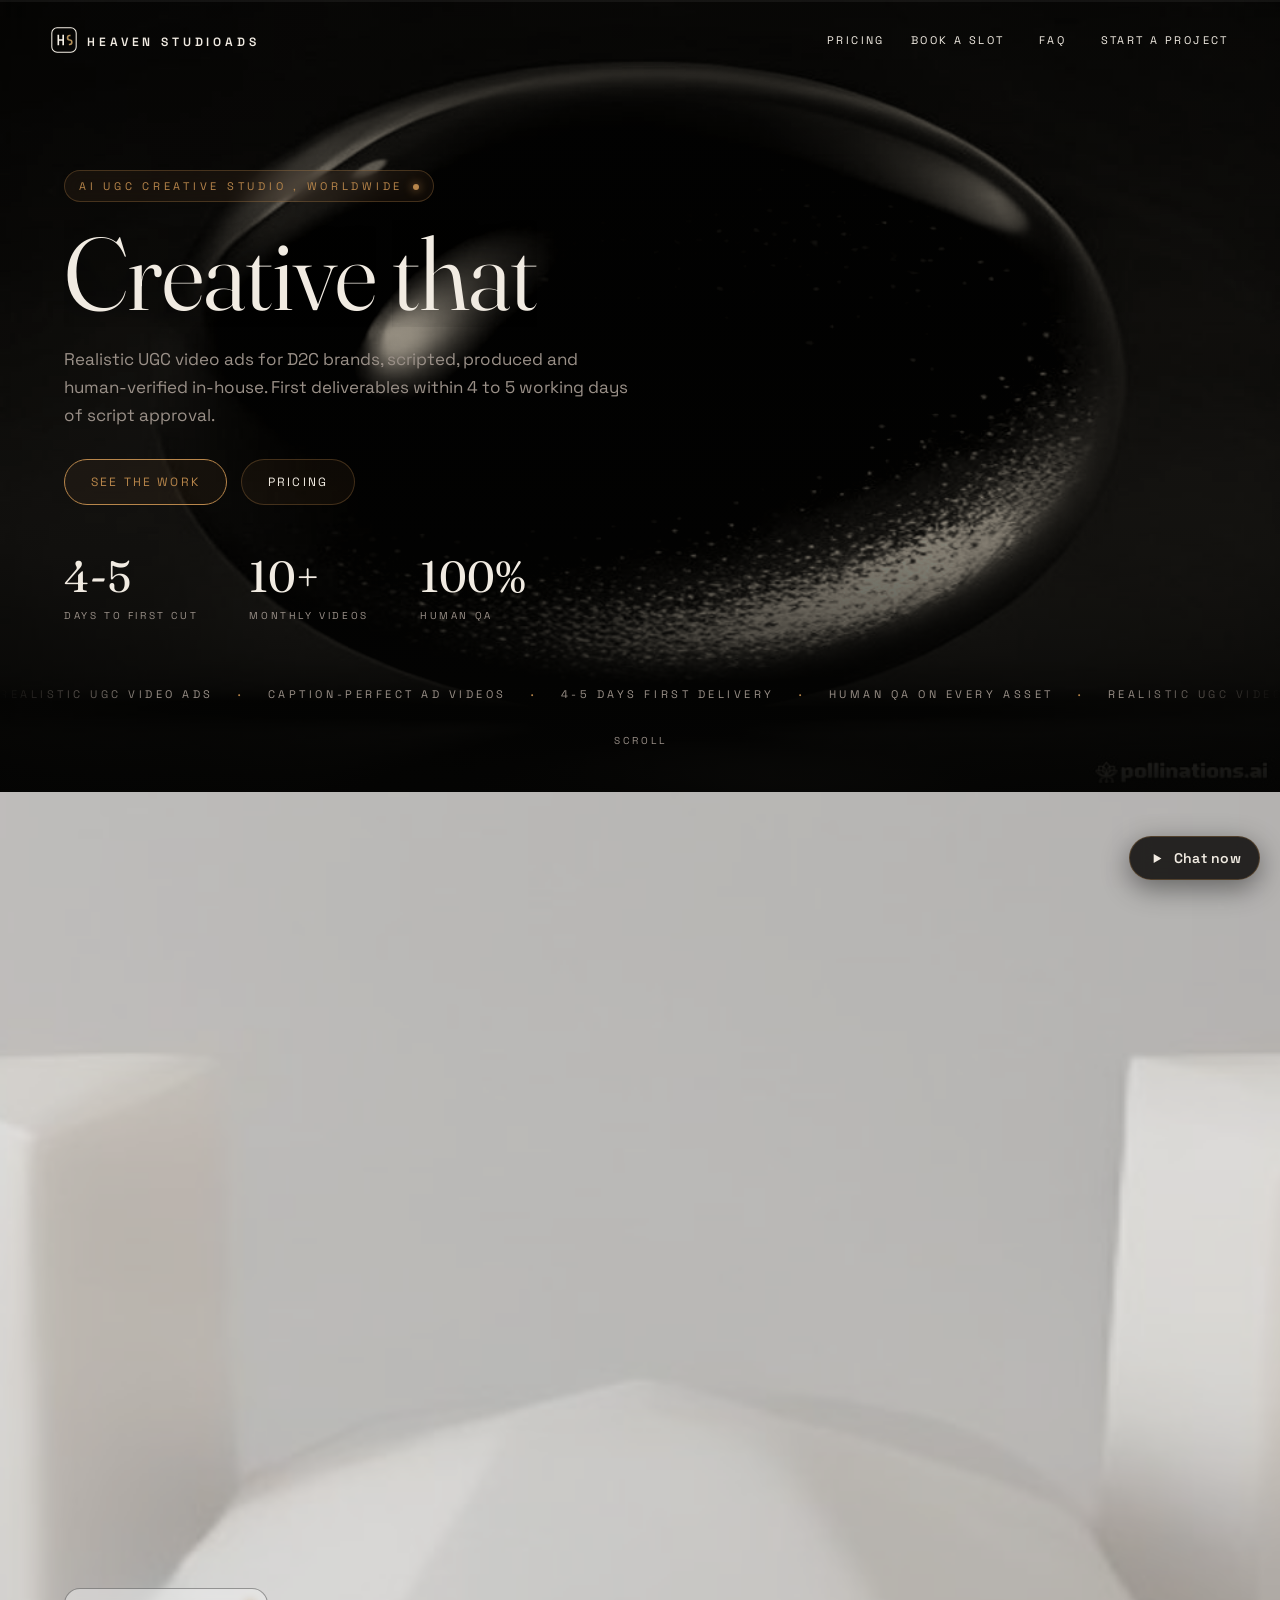
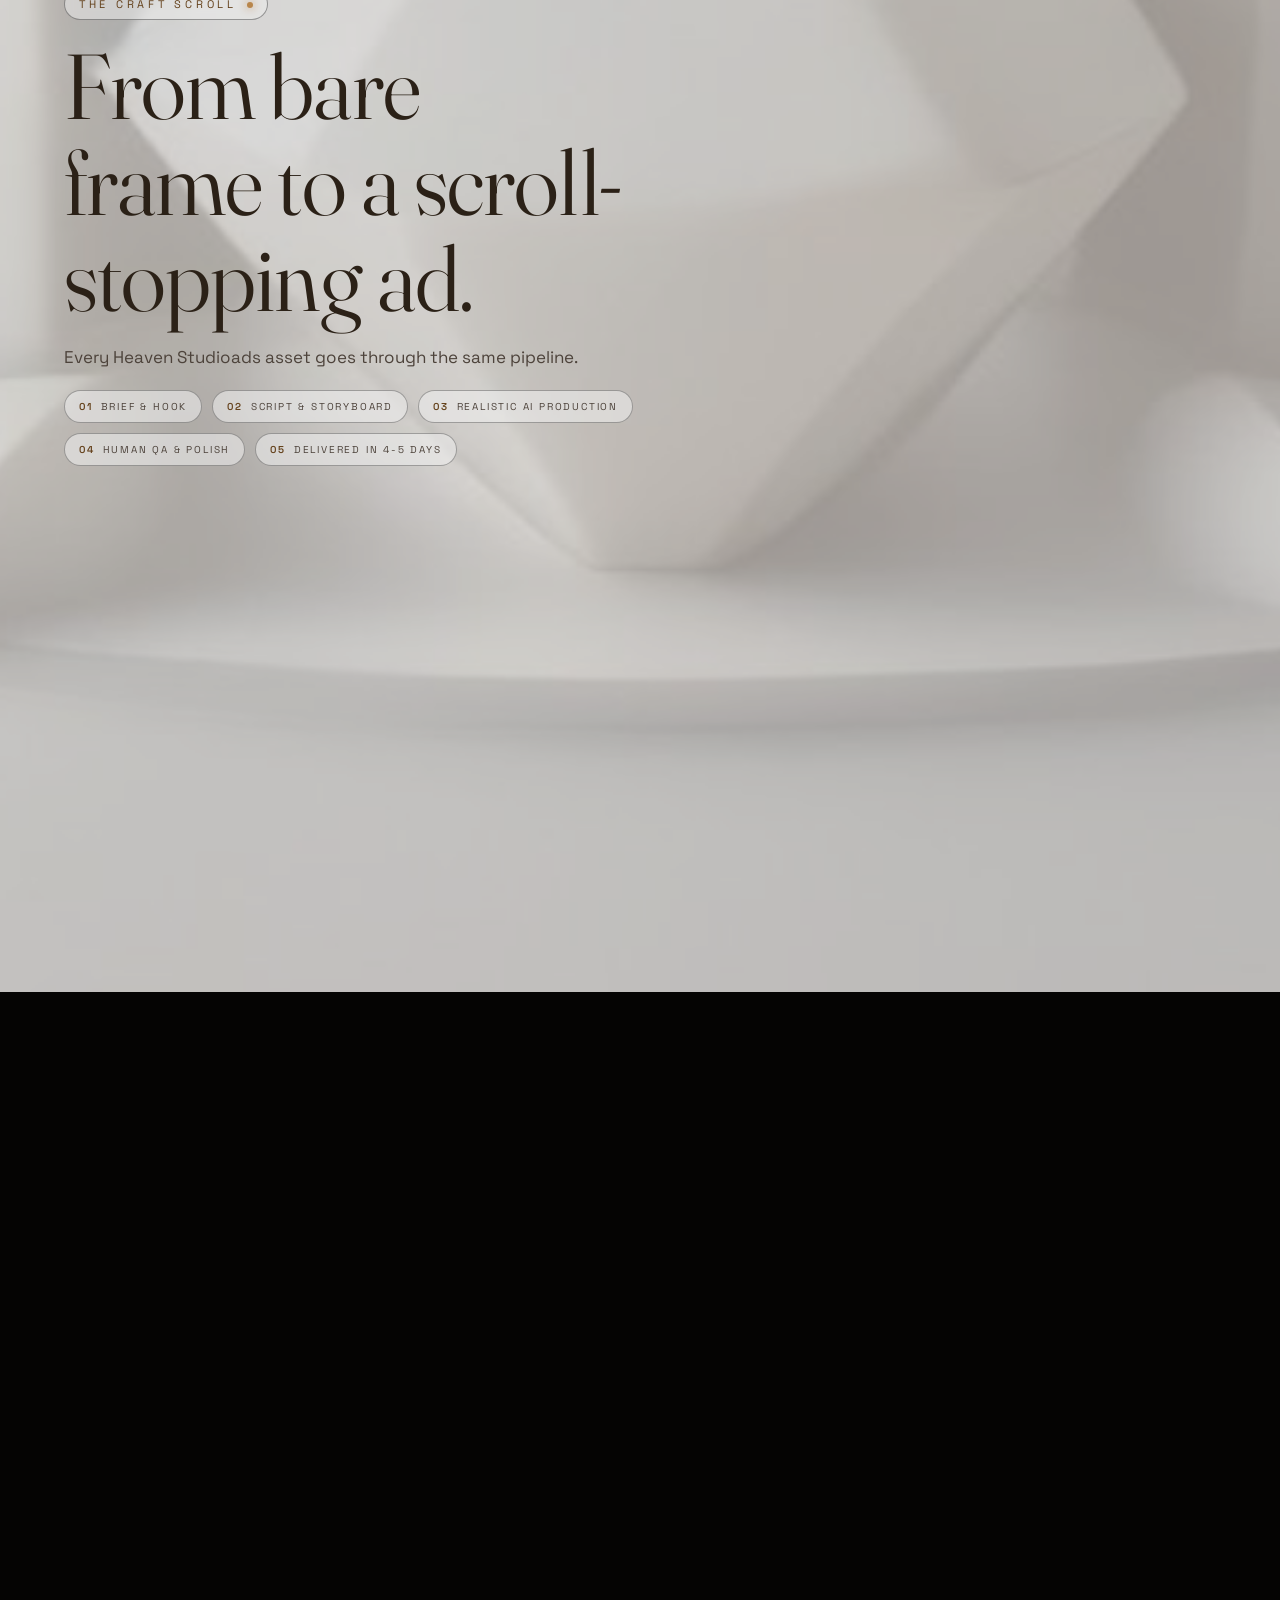
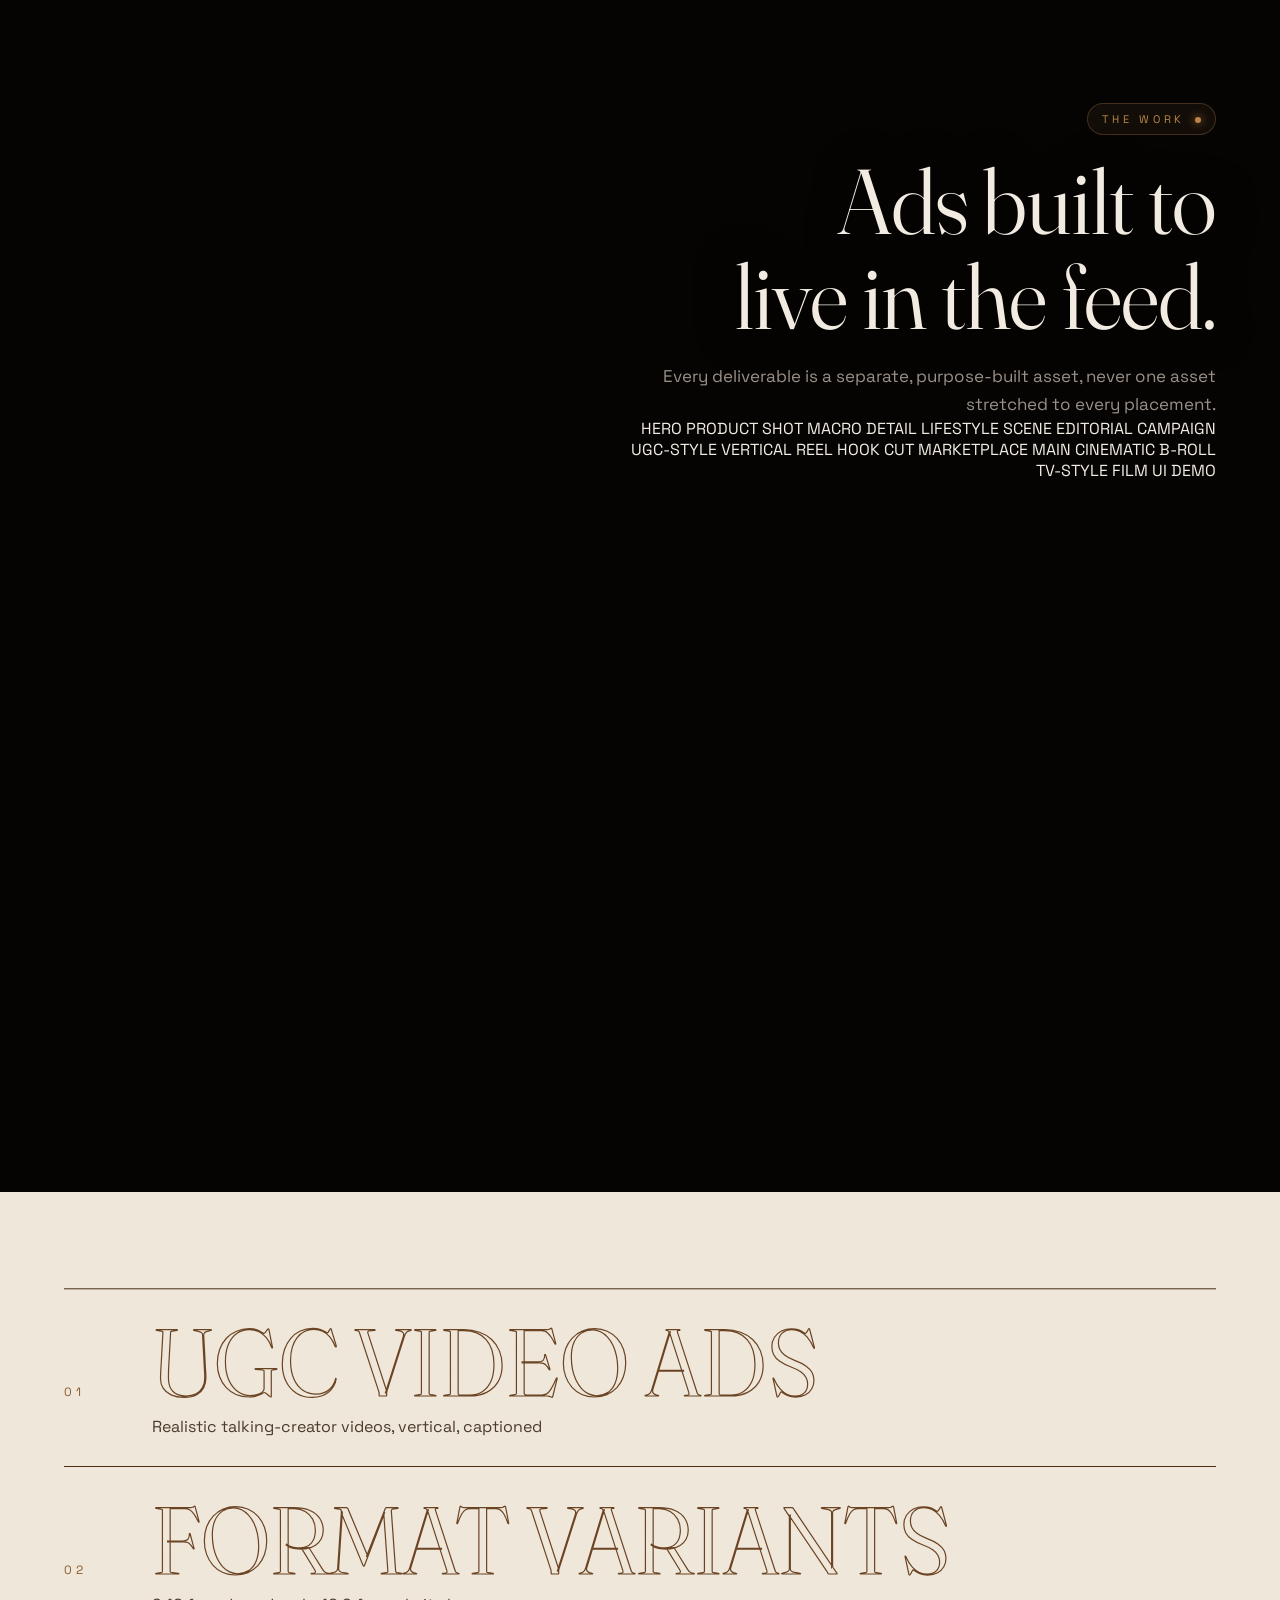
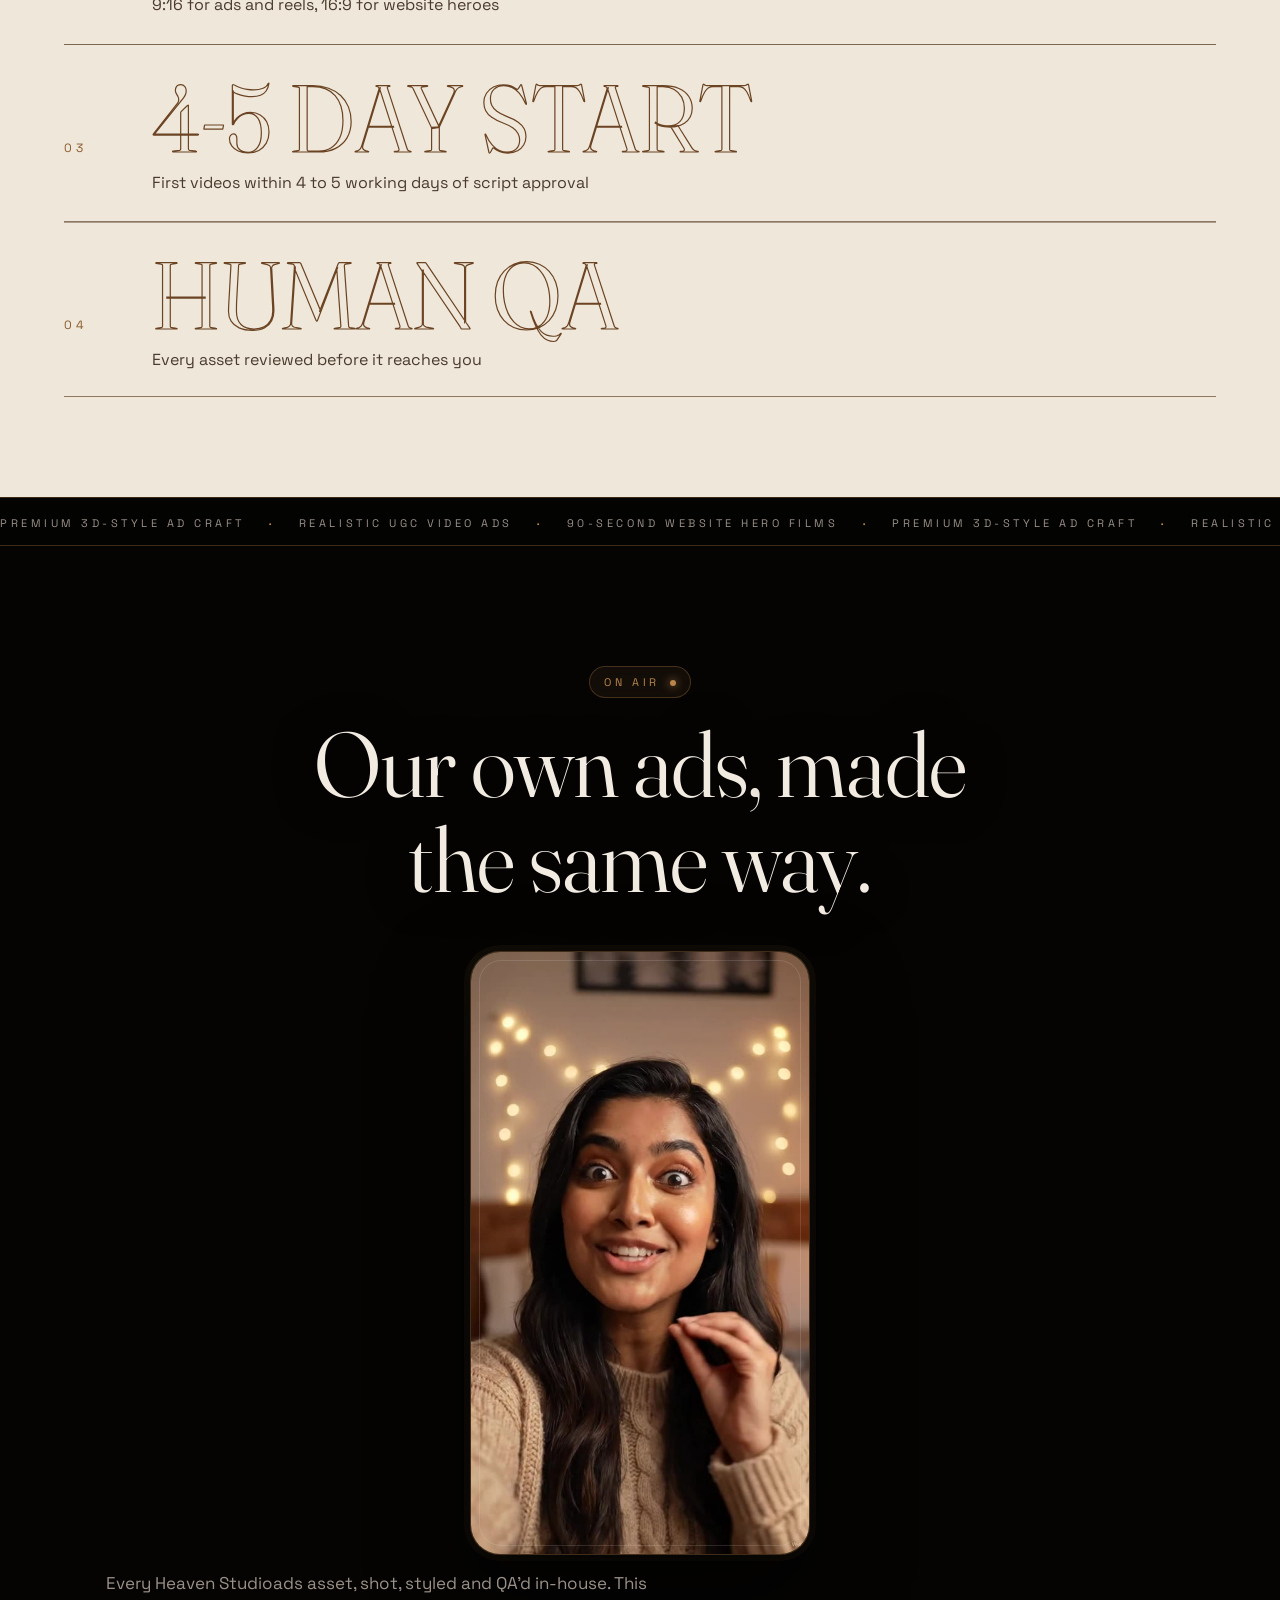
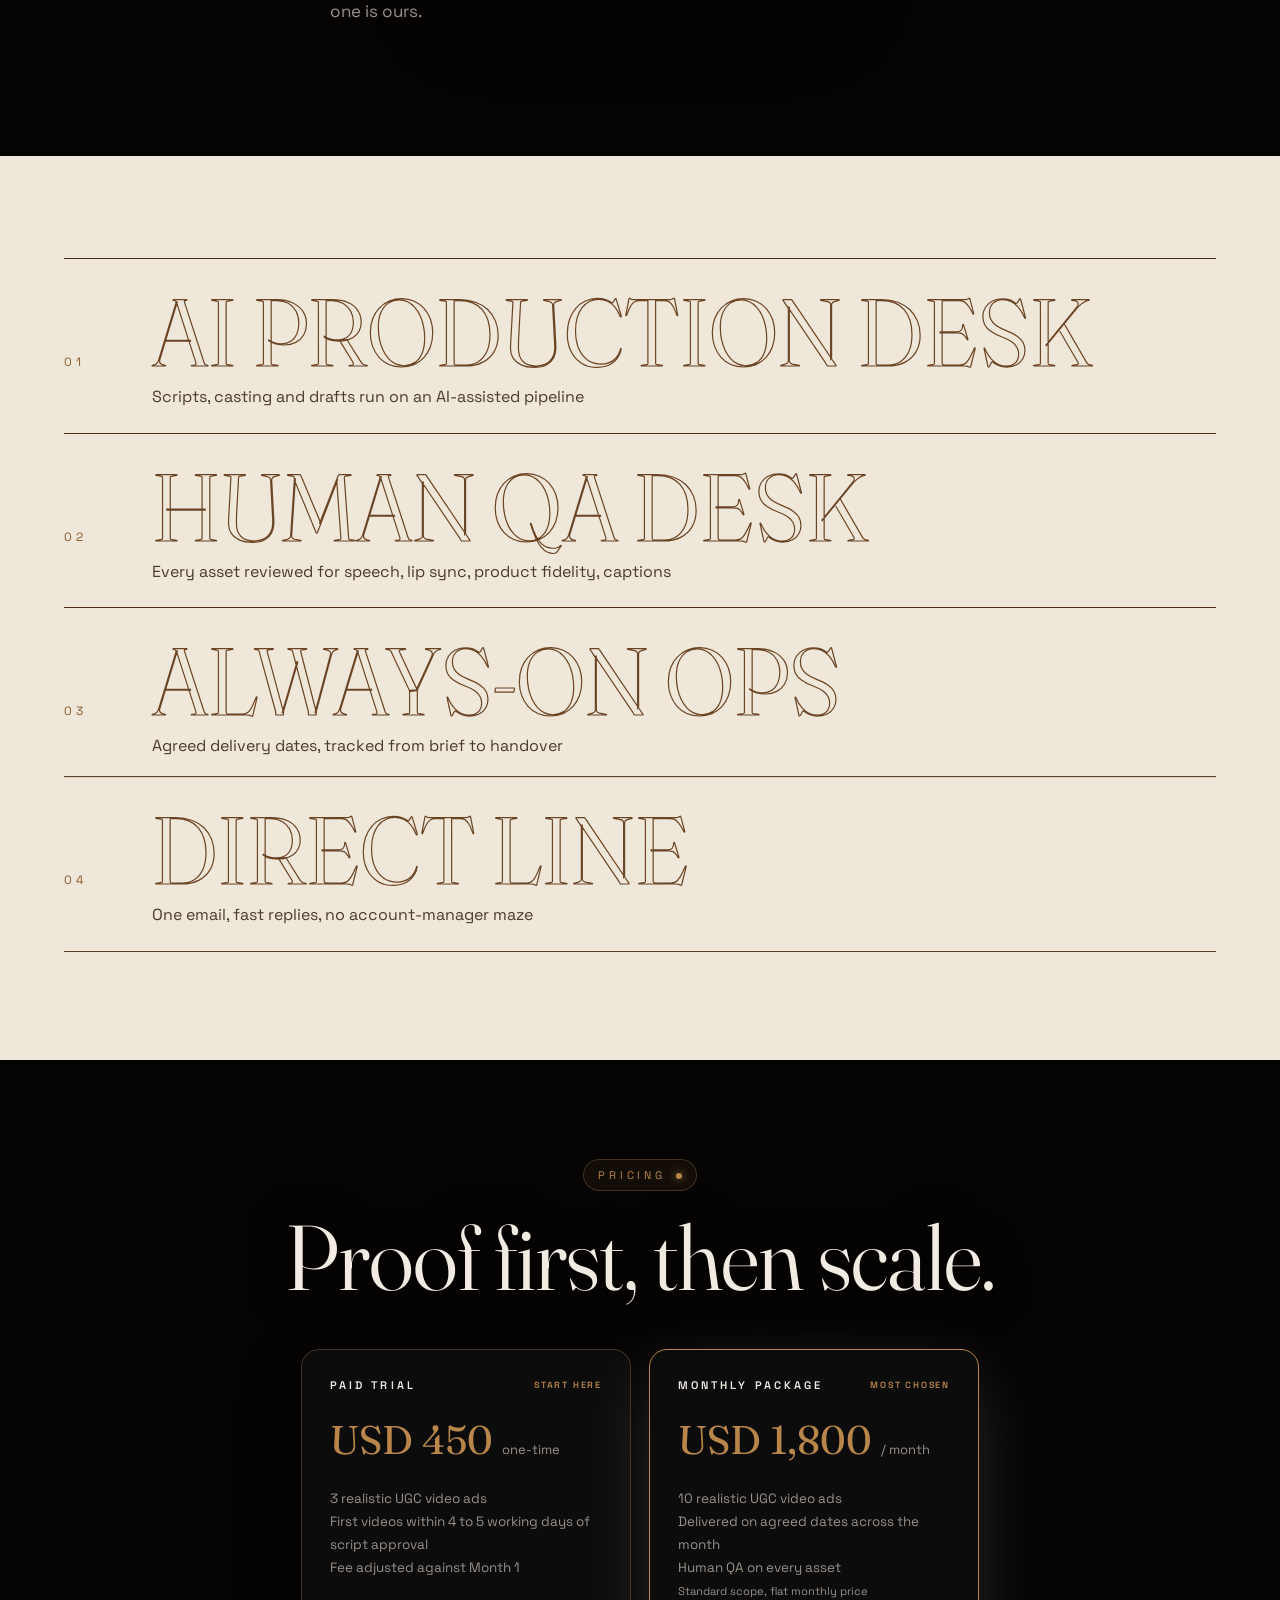
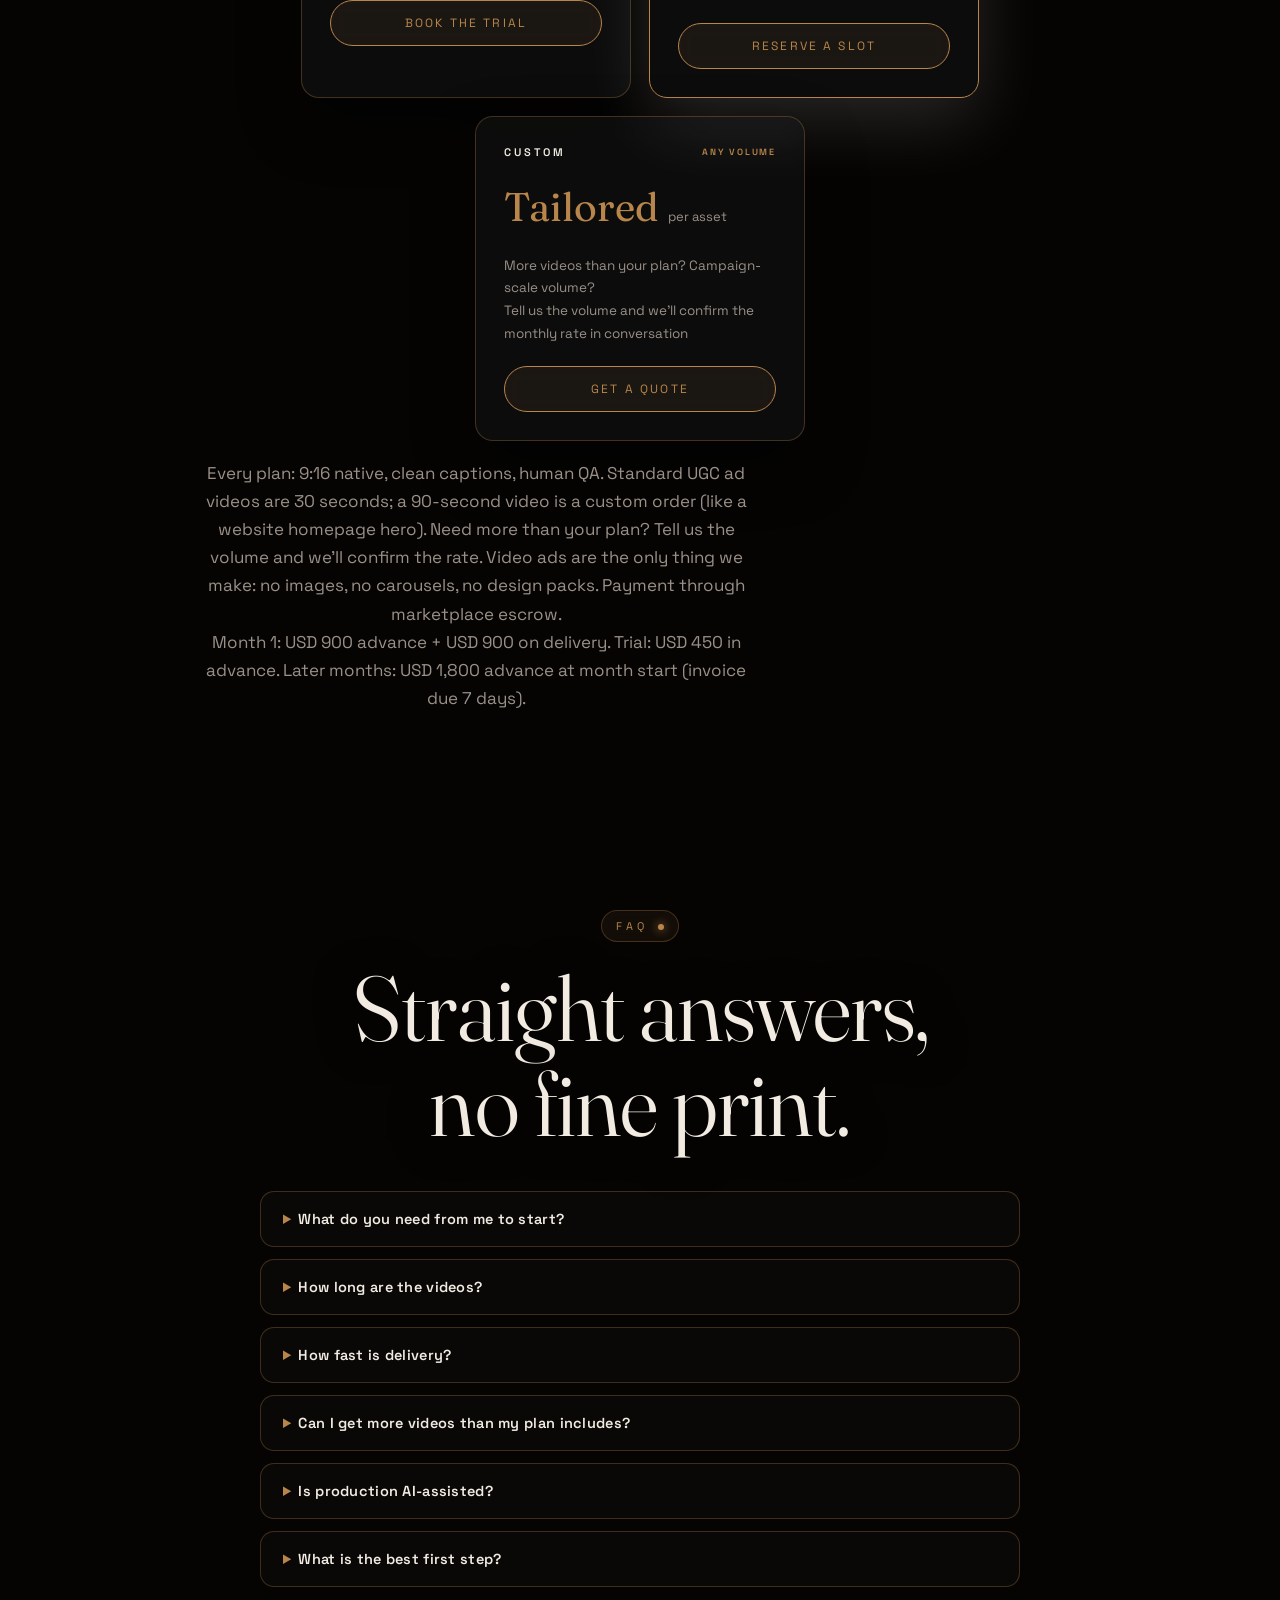
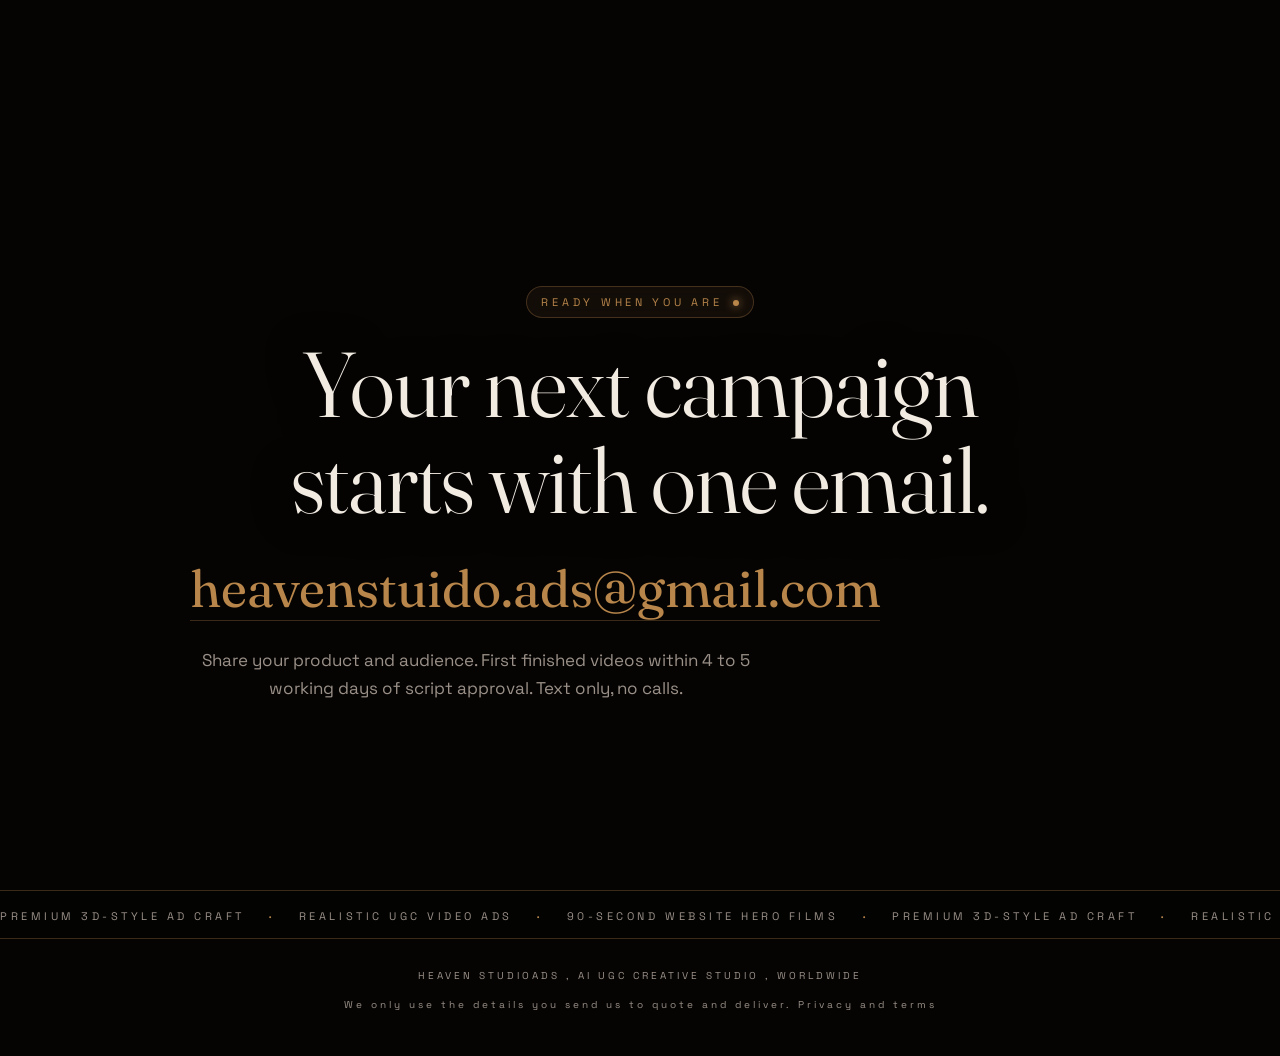
==== commit 758620f0: "sync: portfolio from org/site.py deploy" ====
--- a/index.html
+++ b/index.html
@@ -440,6 +440,10 @@
     <h2>Our own ads, <span class="accent">made the same way.</span></h2>
     <figure class="phone">
       <video id="promoVideo" class="promo-vid" poster="media/poster_small.jpg" muted autoplay loop playsinline webkit-playsinline preload="auto" width="1080" height="1920" title="Heaven Studioads promo film" aria-label="Heaven Studioads promo film"><source src="media/agency_promo_mobile.mp4" type="video/mp4"></video>
+      <div class="vid-ctl">
+        <button id="promoToggle" type="button" class="vbtn" aria-label="Pause video">Pause</button>
+        <button id="promoSound" type="button" class="vbtn" aria-label="Turn sound on">Sound on</button>
+      </div>
     </figure>
     <p class="sub sub-center">Every Heaven Studioads asset, shot, styled and QA'd in-house. This one is ours.</p>
   </div>
@@ -705,14 +709,29 @@
 (function(){
   var v = document.getElementById('promoVideo');
   if (!v) return;
-  v.muted = true;
-  v.setAttribute('muted', '');
+  var tg = document.getElementById('promoToggle'), sd = document.getElementById('promoSound');
+  v.muted = true; v.setAttribute('muted', '');
   function kick(){ var p = v.play(); if (p && p.catch) p.catch(function(){}); }
   kick();
   v.addEventListener('loadeddata', kick);
-  document.addEventListener('visibilitychange', function(){ if (!document.hidden) kick(); });
+  document.addEventListener('visibilitychange', function(){ if (!document.hidden && v.dataset.userPaused !== '1') kick(); });
   window.addEventListener('scroll', kick, { once: true, passive: true });
-  setInterval(function(){ if (v.paused) kick(); }, 2500);
+  setInterval(function(){ if (v.paused && v.dataset.userPaused !== '1') kick(); }, 2500);
+  if (tg) {
+    tg.addEventListener('click', function(){
+      if (v.paused) { v.dataset.userPaused = '0'; kick(); tg.textContent = 'Pause'; tg.setAttribute('aria-label','Pause video'); }
+      else { v.dataset.userPaused = '1'; v.pause(); tg.textContent = 'Play'; tg.setAttribute('aria-label','Play video'); }
+    });
+  }
+  if (sd) {
+    sd.addEventListener('click', function(){
+      v.muted = !v.muted;
+      if (!v.muted && v.volume === 0) v.volume = 1;
+      sd.textContent = v.muted ? 'Sound on' : 'Sound off';
+      sd.setAttribute('aria-label', v.muted ? 'Turn sound on' : 'Turn sound off');
+      kick();
+    });
+  }
 })();
 </script>
   <script src="i18n.js" defer></script>
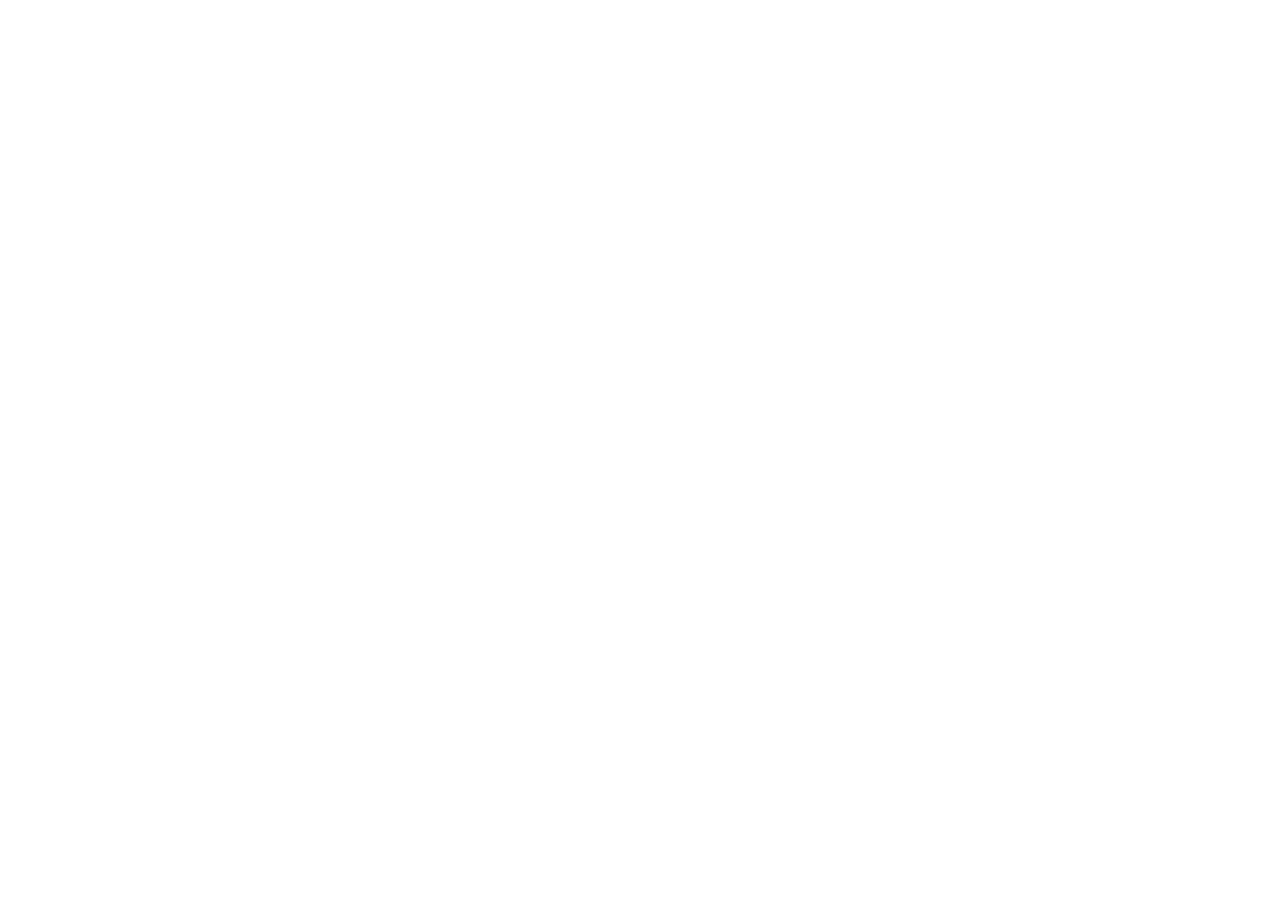
==== commit c4279fc5: "mirror becomes a redirect to the canonical studio page" ====
--- a/index.html
+++ b/index.html
@@ -1,740 +1,12 @@
-<!DOCTYPE html>
-<html lang="en">
-<head>
+<!doctype html>
+<html lang="en"><head>
 <meta charset="utf-8">
-<meta name="viewport" content="width=device-width,initial-scale=1,viewport-fit=cover">
-<title>Realistic UGC video ads for D2C brands | Heaven Studioads</title>
-<meta name="description" content="Heaven Studioads makes realistic UGC video ads for D2C brands and agencies worldwide. First deliverables in 4 to 5 working days. Paid trial USD 450.">
-<link rel="stylesheet" href="fonts.css">
-<link rel="stylesheet" href="fonts.css">
-<link rel="icon" type="image/svg+xml" href="favicon.svg">
-<link rel="canonical" href="https://mr-lemon-0.github.io/heaven-studioads-site/">
-<meta name="robots" content="index,follow,max-image-preview:large,max-snippet:-1">
-<meta name="author" content="Heaven Studioads">
-<link rel="alternate" hreflang="en-in" href="https://mr-lemon-0.github.io/heaven-studioads-site/">
-<link rel="alternate" hreflang="x-default" href="https://mr-lemon-0.github.io/heaven-studioads-site/">
-
-<meta property="og:title" content="Heaven Studioads, AI UGC Creative Studio">
-<meta property="og:description" content="Realistic AI UGC video ads for D2C brands worldwide, scripted, produced and human-verified. First deliverables in 4 to 5 working days.">
-<meta property="og:type" content="website">
-<meta property="og:url" content="https://mr-lemon-0.github.io/heaven-studioads-site/">
-<meta property="og:image" content="https://mr-lemon-0.github.io/heaven-studioads-site/logo-submark.svg">
-<meta name="theme-color" content="#050403">
-<link rel="apple-touch-icon" href="logo-submark.svg">
-<style>
-/* Hallmark 2.0.0 | critique: colours lifted to one token block, focus rings via outline, content visible with scripting off | waivers: 67/54 small caps and tracking are the studio label voice; 62 reveal kept but never hides content */
-:root{--c1:#64411b;--c2:#000;--c3:#f1ebe2;--c4:rgba(0,0,0,.45);--c5:#4a2f16;--c6:#6b4423;--c7:#b8864b;--c8:rgba(184,134,75,.08);--c9:#8a5a2b;--c10:rgba(4,4,3,.5);--c11:#4d433b;--c12:rgba(0,0,0,.55);--c13:#050403;--c14:#9a9088;--c15:rgba(184,134,75,.3);--c16:rgba(4,4,3,.7);--c17:rgba(4,4,3,.82);--c18:rgba(184,134,75,.07);--c19:#0a0603;--c20:rgba(255,255,255,.2);--c21:rgba(20,20,20,.55);--c22:rgba(255,255,255,.14);--c23:rgba(4,4,3,.74);--c24:rgba(255,255,255,.06);--c25:#2a2018;--c26:#3a2616;--c27:rgba(255,255,255,.03);--c28:rgba(4,4,3,.55);--c29:rgba(4,4,3,.35);--c30:rgba(4,4,3,.96);--c31:#c9c9c9;--c32:rgba(0,0,0,.35);--c33:rgba(240,240,240,.5);--c34:#2b2117;--c35:rgba(0,0,0,.3);--c36:rgba(240,240,240,.55);--c37:rgba(0,0,0,.25);--c38:rgba(4,4,3,.85);--c39:#efe7da;--c40:#1c120a;--c41:#4a3b2e;--c42:#0a0704;--c43:rgba(0,0,0,.6);--c44:rgba(184,134,75,.06);--c45:rgba(241,235,226,.14);--c46:rgba(255,255,255,.02);--c47:#f5f0e6;--c48:rgba(184,134,75,.85);--c49:rgba(184,134,75,.12);--c50:rgba(20,16,10,.55);--c51:#141008;--c52:#8fce9a;--c53:#e39a7a;--c54:rgba(4,3,2,.74);--c55:rgba(18,14,9,.94);--c56:rgba(5,4,3,.82);--c57:rgba(10,8,5,.96);--c58:rgba(184,134,75,.22);--c59:rgba(184,134,75,.4);}
-
-:root{
-  --bg:var(--c13); --ink:var(--c3); --mut:var(--c14); --ice:var(--c7); --glass:var(--c8);
-  --line:var(--c15); --disp:"Fraunces",Georgia,serif; --grot:"Space Grotesk",system-ui,sans-serif;
-}
-*{box-sizing:border-box;margin:0}
-html{overflow-x:clip;scroll-behavior:smooth}
-body{overflow-x:clip;background:var(--bg);color:var(--ink);font-family:var(--grot);overflow-x: clip;-webkit-font-smoothing:antialiased}
-a{color:inherit;text-decoration:none}
-em{font-style:italic;color:var(--ice)}
-#world{position:fixed;inset:0;width:100%;height:100%;z-index:0}
-#veil{position:fixed;inset:0;z-index:1;pointer-events:none;
-  background:radial-gradient(120% 90% at 22% 40%,var(--c16),transparent 55%)}
-/* preloader */
-
-#pre.done{opacity:0;visibility:hidden}
-#pre-n{font-family:var(--disp);font-size:clamp(60px,14vw,150px);font-weight:300;color:var(--ice)}
-/* header */
-#bar{position:fixed;top:0;left:0;right:0;z-index:20;display:flex;justify-content:space-between;align-items:center;
-  padding:18px clamp(18px,4vw,54px);mix-blend-mode:screen}
-#bar strong{font-size:12px;letter-spacing:.32em;font-weight:600}
-#bar nav{display:flex;gap:26px;font-size:11px;letter-spacing:.22em}
-#bar nav a:hover{color:var(--ice)}
-/* chapters */
-main{position:relative;z-index:5}
-.ch{position:relative;min-height:88svh;display:flex;align-items:center;padding:11vh clamp(18px,5vw,64px)}
-.ch.tall{min-height:200svh}
-.ov{max-width:600px}
-.ov.left{margin-right:auto}
-.ov.right{margin-left:auto;text-align:right}
-.ov.center{margin:0 auto;text-align:center;max-width:900px}
-.ov.mid{position:sticky;top:15vh}
-.tag{display:inline-block;font-size:11px;letter-spacing:.34em;color:var(--ice);margin-bottom:18px;
-  padding:8px 14px;border:1px solid var(--line);border-radius:999px;background:var(--glass);backdrop-filter:blur(8px)}
-h1,h2{font-family:var(--disp);font-weight:340;line-height:1.04;letter-spacing:-.01em;
-  font-size:clamp(42px,7.2vw,92px);text-wrap:balance;text-shadow:0 2px 40px var(--c17)}
-h1{font-size:clamp(46px,8vw,110px)}
-.ov p{margin-top:18px;font-size:clamp(14px,1.4vw,17px);line-height:1.65;color:var(--mut);max-width:52ch}
-.ov.right p{margin-left:auto}
-.row{display:flex;gap:14px;margin-top:30px;flex-wrap:wrap}
-.btn{display:inline-block;padding:14px 26px;font-size:12px;letter-spacing:.18em;border:1px solid var(--ice);
-  color:var(--ice);border-radius:999px;transition:background .25s,color .25s;background:var(--c18);backdrop-filter:blur(6px)}
-.btn:hover{background:var(--ice);color:var(--c19)}
-.btn.ghost{border-color:var(--line);color:var(--ink)}
-.stats{display:flex;gap:clamp(18px,4vw,54px);margin-top:44px}
-.stats dt{font-family:var(--disp);font-size:clamp(28px,3.4vw,44px);color:var(--ink)}
-.stats dd{font-size:10px;letter-spacing:.26em;color:var(--mut);margin-top:6px}
-/* craft stage */
-.stage{margin-top:40px;display:flex;align-items:center;gap:16px}
-#stage{font-size:12px;letter-spacing:.3em;color:var(--ice)}
-.track{position:relative;width:min(220px,40vw);height:2px;background:var(--c20)}
-#trackfill{position:absolute;left:0;top:0;bottom:0;width:0;background:var(--ice)}
-.scrollcue{position:absolute;bottom:5vh;left:50%;transform:translateX(-50%);font-size:10px;letter-spacing:.3em;color:var(--mut);animation:bob 2.2s ease-in-out infinite}
-@keyframes bob{50%{transform:translate(-50%,8px)}}
-/* pricing */
-.cards{display:flex;gap:18px;margin-top:44px;justify-content:center;flex-wrap:wrap}
-.card{width:min(330px,86vw);text-align:left;padding:28px;border:1px solid var(--line);border-radius:18px;
-  background:var(--c21);backdrop-filter:blur(14px);box-shadow:0 24px 60px var(--c4)}
-.card.star{border-color:var(--ice);box-shadow:0 24px 70px var(--c22)}
-.card h3{font-size:11px;letter-spacing:.28em;color:var(--ink);font-weight:600;display:flex;justify-content:space-between;gap:10px;align-items:center}
-.card h3 small{color:var(--ice);font-size:9px;letter-spacing:.2em}
-.card .price{font-family:var(--disp);font-size:clamp(30px,3.4vw,40px);margin-top:14px;color:var(--ice)}
-.card .price small{font-size:13px;color:var(--mut);font-family:var(--grot)}
-.card p{margin-top:14px;font-size:13.5px;line-height:1.7;color:var(--mut)}
-.card .btn{margin-top:20px;display:block;text-align:center}
-.note{margin-top:26px;font-size:12px;color:var(--mut)}
-/* contact */
-.mail{font-family:var(--disp);font-size:clamp(24px,4.6vw,52px);color:var(--ice);border-bottom:1px solid var(--line)}
-.sub{margin-top:14px !important}
-footer{position:relative;z-index:5;text-align:center;padding:30px;font-size:10px;letter-spacing:.3em;color:var(--mut)}
-@media(max-width:760px){
-  #bar nav a:first-child{display:none}
-  .ov.right{text-align:left;margin:0}
-  .stats{gap:22px}
-  #veil{background:radial-gradient(130% 70% at 50% 60%,var(--c23),transparent 75%)}
-}
-@media(prefers-reduced-motion:reduce){.scrollcue{animation:none}}
-
-/* ===== full-motion layer ===== */
-#pbar{position:fixed;top:0;left:0;right:0;height:2px;z-index:35;background:var(--c24)}
-#pfill{display:block;height:100%;width:0;background:linear-gradient(90deg,var(--ice),var(--c3));box-shadow:0 0 12px var(--ice)}
-/* split letters */
-#hero-h .w{display:inline-block;overflow:hidden;vertical-align:top}
-#hero-h .w i{display:inline-block;font-style:inherit;transform:none;opacity:1;transition:transform .9s cubic-bezier(.2,.9,.2,1),opacity .9s}
-#hero-h.go .w i{transform:none;opacity:1}
-/* reveal system */
-.rv>*{opacity:1;transform:none;filter:none;
-  transition:opacity .8s cubic-bezier(.2,.9,.2,1),transform .8s cubic-bezier(.2,.9,.2,1),filter .8s}
-.rv.in>*{opacity:1;transform:none;filter:blur(0)}
-.rv.in>*:nth-child(2){transition-delay:.12s}
-.rv.in>*:nth-child(3){transition-delay:.24s}
-.rv.in>*:nth-child(4){transition-delay:.36s}
-.rv.in>*:nth-child(5){transition-delay:.48s}
-.rv.in>*:nth-child(6){transition-delay:.6s}
-.rv.in>*:nth-child(7){transition-delay:.72s}
-.rv.in>*:nth-child(8){transition-delay:.84s}
-/* headline shimmer */
-h1 em,h2 em{background:linear-gradient(110deg,var(--c9) 20%,var(--c3) 42%,var(--c7) 62%);background-size:220% 100%;
-  -webkit-background-clip:text;background-clip:text;color:transparent;animation:shim 5s linear infinite}
-@keyframes shim{to{background-position:-220% 0}}
-/* marquee */
-.marquee{position:absolute;left:0;right:0;bottom:calc(5vh + 44px);overflow:hidden;pointer-events:none;
-  -webkit-mask-image:linear-gradient(90deg,transparent,var(--c2) 12%,var(--c2) 88%,transparent);mask-image:linear-gradient(90deg,transparent,var(--c2) 12%,var(--c2) 88%,transparent)}
-.mq-track{display:inline-flex;gap:2.2em;white-space:nowrap;font-size:11px;letter-spacing:.32em;color:var(--mut);animation:mq 26s linear infinite}
-.mq-track b{color:var(--ice)}
-@keyframes mq{to{transform:translateX(-50%)}}
-/* floating tag chip */
-.tag::after{content:"";display:inline-block;width:6px;height:6px;margin-left:10px;border-radius:50%;
-  background:var(--ice);box-shadow:0 0 10px var(--ice);animation:blip 1.6s ease-in-out infinite}
-@keyframes blip{50%{opacity:.25;transform:scale(.6)}}
-/* magnetic buttons + card tilt */
-.btn,.card{transition:transform .35s cubic-bezier(.2,.9,.2,1),box-shadow .35s}
-.card.tilt{transform-style:preserve-3d}
-/* stats counter pop */
-.stats dt{animation:pop .6s cubic-bezier(.2,.9,.2,1) backwards}
-.stats div:nth-child(1) dt{animation-delay:.1s}.stats div:nth-child(2) dt{animation-delay:.3s}.stats div:nth-child(3) dt{animation-delay:.5s}
-@keyframes pop{from{transform:scale(.4);opacity:0}}
-@media(prefers-reduced-motion:reduce){.rv>*,#hero-h .w i{transition:none;opacity:1;transform:none;filter:none}
-  .mq-track,h1 em,h2 em,.tag::after{animation:none}}
-
-/* ===== aurora background + DOM showcase ===== */
-.aurora{position:fixed;inset:-20%;z-index:-2;filter:blur(70px);opacity:.5;pointer-events:none}
-.aurora i{position:absolute;border-radius:50%}
-.aurora .a1{width:46vmax;height:46vmax;left:-10%;top:-12%;background:radial-gradient(circle,var(--c5),transparent 62%);animation:aur1 18s ease-in-out infinite alternate}
-.aurora .a2{width:40vmax;height:40vmax;right:-8%;top:22%;background:radial-gradient(circle,var(--c25),transparent 62%);animation:aur2 22s ease-in-out infinite alternate}
-.aurora .a3{width:38vmax;height:38vmax;left:26%;bottom:-16%;background:radial-gradient(circle,var(--c26),transparent 62%);animation:aur3 26s ease-in-out infinite alternate}
-@keyframes aur1{to{transform:translate(9vmax,7vmax) scale(1.15)}}
-@keyframes aur2{to{transform:translate(-8vmax,9vmax) scale(1.2)}}
-@keyframes aur3{to{transform:translate(6vmax,-8vmax) scale(1.12)}}
-/* pipeline steps */
-.steps{list-style:none;display:flex;flex-wrap:wrap;gap:10px;margin:18px 0 0;padding:0}
-.steps li{font-size:10px;letter-spacing:.18em;color:var(--mut);border:1px solid var(--line);border-radius:999px;
-  padding:9px 14px;backdrop-filter:blur(6px);animation:chipf 5s ease-in-out infinite}
-.steps li b{color:var(--ice);margin-right:8px;font-weight:600}
-.steps li:nth-child(2n){animation-delay:.8s}.steps li:nth-child(3n){animation-delay:1.6s}
-@keyframes chipf{50%{transform:translateY(-5px);border-color:var(--ice)}}
-/* gallery */
-.gal{display:flex;flex-wrap:wrap;gap:26px;justify-content:center;margin-top:34px;perspective:900px}
-.float-card{margin:0;max-width:300px;border-radius:14px;overflow:hidden;border:1px solid var(--line);
-  background:var(--c27);box-shadow:0 24px 60px var(--c4);will-change:transform}
-.float-card img{width:100%;display:block;aspect-ratio:4/5;object-fit:cover}
-.float-card figcaption{font-size:9px;letter-spacing:.28em;color:var(--mut);padding:12px 14px;border-top:1px solid var(--line)}
-.float-card:hover img{transform:scale(1.05);transition:transform .8s cubic-bezier(.2,.9,.2,1)}
-@media(prefers-reduced-motion:reduce){.aurora i,.steps li{animation:none}}
-
-
-/* ===== Thanh Wubi 2026 Portfolio style layer (measured palette) ===== */
-/* hero cover render */
-#hero::before{content:"";position:absolute;inset:0;z-index:-1;
-  background:url("samples/cover_dark.jpg") center/cover no-repeat;
-  filter:grayscale(1) contrast(1.05)}
-#hero::after{content:"";position:absolute;inset:0;z-index:-1;
-  background:linear-gradient(180deg,var(--c28) 0%,var(--c29) 40%,var(--c10) 70%,var(--c30) 100%)}
-/* light ivory chapter (reference light module) */
-.lite{background:var(--c31)}
-.lite::after{content:"";position:absolute;inset:0;z-index:0;
-  background:url("samples/light.jpg") center/cover no-repeat;opacity:.42;pointer-events:none}
-.lite .ov{position:relative;z-index:1}
-.lite .tag{color:var(--c1);border-color:var(--c32);background:var(--c33);backdrop-filter:blur(4px)}
-.lite h2{color:var(--c34);text-shadow:none}
-.lite h2 em{background:none;-webkit-background-clip:initial;background-clip:initial;color:var(--c1);-webkit-text-fill-color:var(--c1);animation:none}
-.lite .ov p{color:var(--c11)}
-.lite .steps li{color:var(--c11);border-color:var(--c35);background:var(--c36)}
-.lite .steps li b{color:var(--c1)}
-.lite #stage{color:var(--c1)}
-.lite .track{background:var(--c37)}
-.lite #trackfill{background:var(--c1)}
-/* full-bleed 3D reels (reference showcase modules) */
-.reelband{position:relative;z-index:5}
-.reel{position:relative;margin:0;width:100%;aspect-ratio:1400/788;overflow:hidden;border-top:1px solid var(--line);border-bottom:1px solid var(--line)}
-.reel .f{position:absolute;inset:0}
-.reel .f img{width:100%;height:100%;object-fit:cover;display:block;animation:reelzoom 16s ease-in-out infinite alternate}
-.reel .f:nth-child(2){opacity:0;animation:rfade 16s ease-in-out infinite}
-.reel .cap{position:absolute;left:clamp(18px,5vw,64px);bottom:22px;z-index:2;font-size:10px;letter-spacing:.32em;
-  color:var(--ink);background:var(--c10);backdrop-filter:blur(8px);border:1px solid var(--line);
-  border-radius:999px;padding:9px 16px}
-@keyframes rfade{0%,42%{opacity:0}50%,92%{opacity:1}100%{opacity:0}}
-@keyframes reelzoom{from{transform:scale(1.04)}to{transform:scale(1.13)}}
-/* thin ticker strips (reference marquee modules) */
-.tick{position:relative;z-index:5;overflow:hidden;border-top:1px solid var(--line);border-bottom:1px solid var(--line);
-  background:var(--c38);padding:13px 0}
-@media(prefers-reduced-motion:reduce){.reel .f:nth-child(2),.reel .f img{animation:none}}
-
-
-/* ===== editorial monochrome layer (no imagery) ===== */
-img,video{filter:none}
-#hero::before{filter:grayscale(1) sepia(.35) contrast(1.1)}
-.ed{position:relative;z-index:5;background:var(--c39);color:var(--c40);padding:clamp(40px,8vw,110px) clamp(18px,5vw,64px)}
-.ed-row{display:grid;grid-template-columns:70px 1fr;gap:6px 18px;align-items:baseline;padding:26px 0;border-top:1px solid var(--c5)}
-.ed-row:last-child{border-bottom:1px solid var(--c5)}
-.ed-n{font-size:12px;letter-spacing:.3em;color:var(--c9)}
-.ed-t{font-family:var(--disp);font-size:clamp(34px,7.4vw,96px);line-height:1;font-weight:340;color:transparent;-webkit-text-stroke:1.2px var(--c6);transition:color .35s,-webkit-text-stroke-color .35s}
-.ed-row:hover .ed-t{color:var(--c6)}
-.ed-d{grid-column:2;font-size:clamp(13px,1.3vw,16px);color:var(--c41);max-width:52ch}
-@media(max-width:760px){.ed-row{grid-template-columns:44px 1fr}.ed-t{-webkit-text-stroke:1px var(--c6)}}
-
-
-/* ===== agency promo film ===== */
-.promo{position:relative;z-index:5;padding:clamp(60px,10vw,120px) clamp(18px,5vw,64px) clamp(70px,11vw,130px);background:var(--bg)}
-.promo .ov.center{max-width:1100px}
-.phone{position:relative;width:min(340px,82vw);margin:44px auto 0;aspect-ratio:9/16;border-radius:30px;overflow:hidden;
-  border:1px solid var(--line);background:var(--c42);box-shadow:0 40px 90px var(--c43),0 0 0 6px var(--c44)}
-.phone video{width:100%;height:100%;object-fit:cover;display:block}
-.phone::after{content:"";position:absolute;inset:8px;border-radius:22px;border:1px solid var(--c45);pointer-events:none}
-.promo p.sub{margin-top:26px}
-
-.faqs{margin-top:40px;text-align:left;max-width:760px;margin-left:auto;margin-right:auto}
-.faqs details{border:1px solid var(--line);border-radius:14px;padding:18px 22px;margin-bottom:12px;background:var(--c46)}
-.faqs summary{cursor:pointer;font-size:14.5px;color:var(--ink);font-weight:600;letter-spacing:.02em}
-.faqs summary::marker{color:var(--ice)}
-.faqs p{margin-top:12px;font-size:13.5px;line-height:1.75;color:var(--mut)}
-
-
-#bar .mk{width:26px;height:26px;vertical-align:-7px;margin-right:10px;display:inline-block;color:var(--c47)}
-@media(max-width:640px){#bar .mk{width:21px;height:21px;vertical-align:-5px;margin-right:7px}}
-
-/* ===== premium motion layer (Nova-pattern: color journey + cursor + counters) ===== */
-body{transition:background 1.1s ease}
-#cur{position:fixed;top:0;left:0;width:26px;height:26px;border-radius:50%;pointer-events:none;z-index:40;
-  background:radial-gradient(circle,var(--c48),var(--c49) 60%,transparent 70%);
-  transform:translate(-40px,-40px) scale(1);opacity:.75;
-  transition:transform .18s ease,opacity .3s ease;mix-blend-mode:screen;filter:blur(.4px)}
-#cur.big{transform:translate(-40px,-40px) scale(2.4);opacity:.9}
-@media(hover:none){#cur{display:none}}
-.stats dt[data-cnt]{font-variant-numeric:tabular-nums}
-.ed-row{will-change:transform;transition:transform .1s linear}
-
-/* ===== booking form ===== */
-.book{display:grid;grid-template-columns:1fr;gap:14px;max-width:520px;margin:26px 0 0}
-.book input,.book select,.book textarea{background:var(--c50);border:1px solid var(--line);border-radius:12px;
-  padding:14px 16px;color:var(--ink);font-family:var(--grot);font-size:14px;outline:none;backdrop-filter:blur(8px);
-  transition:border-color .25s}
-.book input:focus,.book select:focus,.book textarea:focus{border-color:var(--ice);outline:2px solid var(--c3);outline-offset:2px}
-.book textarea{grid-column:1/-1;resize:vertical}
-.book .btn{grid-column:1/-1;justify-self:center;width:100%;cursor:pointer}
-.book select option{background:var(--c51);color:var(--ink)}
-@media(max-width:640px){.book{grid-template-columns:1fr}}
-
-/* booking in-site states */
-.bk-note{grid-column:1/-1;font-size:13px;letter-spacing:.06em;line-height:1.6}
-.bk-note.ok{color:var(--c52)}
-.bk-note.bad{color:var(--c53)}
-#bookForm.sent .book>*:not(.bk-note){opacity:.15;pointer-events:none}
-
-/* ===== booking drawer: slides down from the TOP ===== */
-#bkd{position:fixed;inset:0;z-index:60;visibility:hidden;pointer-events:none}
-#bkd.open{visibility:visible;pointer-events:auto}
-.bk-back{position:absolute;inset:0;background:var(--c54);backdrop-filter:blur(6px);opacity:0;transition:opacity .35s}
-#bkd.open .bk-back{opacity:1}
-.bk-panel{position:absolute;top:0;left:50%;width:min(600px,94vw);max-height:90svh;overflow:auto;overscroll-behavior:contain;
-  background:var(--c55);border:1px solid var(--line);border-bottom-left-radius:24px;border-bottom-right-radius:24px;
-  padding:clamp(26px,4vw,44px);text-align:left;backdrop-filter:blur(20px);
-  box-shadow:0 40px 90px var(--c12),0 0 60px var(--c8);
-  transform:translate(-50%,-102%);transition:transform .5s cubic-bezier(.2,.9,.2,1)}
-#bkd.open .bk-panel{transform:translate(-50%,0)}
-.bk-panel .tag{margin-bottom:12px}
-.bk-panel h2{font-size:clamp(30px,4.4vw,48px)}
-.bk-sub{margin-top:10px;font-size:13.5px;line-height:1.6;color:var(--mut);max-width:48ch}
-.bk-x{position:absolute;top:16px;right:18px;background:none;border:1px solid var(--line);border-radius:999px;
-  color:var(--mut);font-size:10px;letter-spacing:.24em;padding:8px 12px;cursor:pointer;transition:color .25s,border-color .25s}
-.bk-x:hover{color:var(--ice);border-color:var(--ice)}
-
-/* Oracle-style contact widget (owner reference 2026-10-18) */
-#cw-btn{position:fixed;right:20px;bottom:20px;z-index:60;display:inline-flex;align-items:center;gap:9px;
-  padding:12px 18px;border:1px solid var(--line);border-radius:999px;background:var(--c56);
-  color:var(--ink);font:600 14px/1 var(--grot);letter-spacing:.02em;cursor:pointer;
-  backdrop-filter:blur(10px);-webkit-backdrop-filter:blur(10px);box-shadow:0 8px 28px var(--c4);
-  transition:transform .25s ease,border-color .25s ease}
-#cw-btn:hover{transform:translateY(-2px);border-color:var(--ice)}
-#cw-btn svg{width:17px;height:17px;fill:var(--ice)}
-#cw-card{position:fixed;right:20px;bottom:78px;z-index:61;width:296px;max-width:calc(100vw - 40px);
-  background:var(--c57);border:1px solid var(--line);border-radius:16px;padding:16px;
-  box-shadow:0 18px 48px var(--c12);opacity:0;transform:translateY(8px) scale(.98);
-  pointer-events:none;transition:opacity .22s ease,transform .22s ease}
-#cw-card.open{opacity:1;transform:none;pointer-events:auto}
-#cw-card .cwh{display:flex;align-items:center;gap:10px;padding-bottom:13px}
-#cw-card .cwh svg{width:18px;height:18px;fill:var(--ice)}
-#cw-card .cwh b{font:600 15px/1.2 var(--grot)}
-#cw-card .cx{margin-left:auto;background:none;border:0;color:var(--mut);cursor:pointer;padding:4px;line-height:0}
-#cw-card .cx svg{width:15px;height:15px;fill:currentColor}
-#cw-card hr{border:0;border-top:1px solid var(--c58);margin:0 0 13px}
-#cw-card .crow{display:flex;gap:12px;align-items:flex-start;padding:9px;border-radius:10px;text-decoration:none;color:inherit}
-#cw-card .crow:hover{background:var(--glass)}
-#cw-card .crow svg{width:18px;height:18px;fill:var(--ice);flex:none;margin-top:2px}
-#cw-card .crow b{display:block;font:700 15px/1.25 var(--grot);letter-spacing:.01em}
-#cw-card .crow small{display:block;color:var(--mut);font:400 12.5px/1.5 var(--grot);margin-top:3px}
-#cw-card .crow small u{color:var(--ice);text-decoration:none;border-bottom:1px solid var(--c59)}
-@media(max-width:640px){#cw-btn{right:14px;bottom:14px;padding:12px;gap:0}
-  #cw-btn span{display:none}#cw-card{right:14px;bottom:68px}}
-@media(prefers-reduced-motion:reduce){#cw-btn,#cw-card{transition:none}}
-
-
-nav a,footer a,.foot a,header a,button{min-height:44px;min-width:44px;display:inline-flex;align-items:center;justify-content:center}
-
-.hero-proof{position:relative;width:min(430px,92vw);margin:26px auto 30px;border-radius:18px;overflow:hidden;background:var(--c12);box-shadow:0 30px 70px var(--c20)}
-.hero-proof video{display:block;width:100%;height:auto;max-height:64vh;object-fit:cover}
-.hero-snd,.hero-proof #heroSound{position:absolute;right:12px;bottom:12px;min-width:48px;min-height:48px;padding:10px 16px;border-radius:999px;border:2px solid var(--c47);background:var(--c19);color:var(--c47);font:600 13px/1 inherit;cursor:pointer}
-@media (max-width:900px){.hero-proof{width:min(360px,88vw);margin:20px auto 22px}.hero-proof video{max-height:52vh}}.hero-proof video{max-height:38vh}}
-
-
-.hero-vid{width:100%;height:auto;display:block;border-radius:14px;background:var(--c12)}
-
-
-.sub-center{text-align:center}
-</style>
-<link rel="preload" as="image" href="media/poster_small.jpg" fetchpriority="high">
-</head>
-<body>
-<script>window.__errs=[];addEventListener("error",e=>window.__errs.push(String(e.message).slice(0,140)));addEventListener("unhandledrejection",e=>window.__errs.push("REJ "+String(e.reason).slice(0,140)));</script>
-<div id="cur" aria-hidden="true"></div>
-<div id="pbar" aria-hidden="true"><i id="pfill"></i></div>
-<div class="aurora" aria-hidden="true"><i class="a1"></i><i class="a2"></i><i class="a3"></i></div>
-
-<header id="bar">
-  <strong><svg class="mk" viewBox="0 0 64 64" aria-hidden="true" focusable="false"><rect x="2" y="2" width="60" height="60" rx="13" fill="none" stroke="currentColor" stroke-width="2.5"/><path d="M18 21v22M18 32h12M30 21v22" stroke="currentColor" stroke-width="4" stroke-linecap="square" fill="none"/><path d="M46 21c-7 0-7 11 0 11 7 0 7 11 0 11" stroke="#b08d57" stroke-width="4" stroke-linecap="square" fill="none"/></svg>HEAVEN STUDIOADS</strong>
-  <nav aria-label="Site">
-    <a href="#pricing">PRICING</a>
-    <a href="#book" class="open-bk">BOOK A SLOT</a>
-    <a href="#faq">FAQ</a>
-    <a href="#book" class="open-bk">START A PROJECT</a>
-  </nav>
-</header>
-
-
-<div id="book" style="display:contents"></div>
-<div id="bkd" aria-hidden="true" inert>
-  <div class="bk-back"></div>
-  <div class="bk-panel" role="dialog" aria-label="Book a production slot">
-    <button class="bk-x" type="button">CLOSE ✕</button>
-    <span class="tag">BOOK A SLOT</span>
-    <h2>Reserve your <span class="accent">production slot.</span></h2>
-    <p class="bk-sub">Slots are limited each month and confirmed on advance. Everything happens right here, no email needed.</p>
-    <form id="bookForm" class="book" novalidate>
-      <input id="bk-brand" type="text" placeholder="Brand name" required>
-      <input id="bk-name" type="text" placeholder="Your name" required>
-      <input id="bk-email" type="email" placeholder="Your email" required>
-      <select id="bk-pkg">
-        <option>Paid Trial, USD 450</option>
-        <option selected>Monthly Package, USD 1,800</option>
-        <option>Custom volume</option>
-      </select>
-      <input id="bk-custom" type="text" placeholder="What volume do you need? e.g. 15 videos a month" hidden>
-      <textarea id="bk-msg" rows="3" placeholder="Product and audience, in a line or two"></textarea>
-      <button class="btn" type="submit" id="bk-send">SEND BOOKING REQUEST</button>
-      <p class="bk-note" id="bk-note" hidden></p>
-    </form>
-  </div>
-</div>
-
-<main>
-<section class="ch" id="hero" data-c="0">
-  <div class="ov left rv">
-    <span class="tag">AI UGC CREATIVE STUDIO , WORLDWIDE</span>
-    <h1 id="hero-h" data-split>Creative that <span class="accent">earns the feed.</span></h1>
-    <p>Realistic UGC video ads for D2C brands, scripted, produced and human-verified in-house. First deliverables within 4 to 5 working days of script approval.</p>
-    <div class="row"><a class="btn" href="#work">SEE THE WORK</a><a class="btn ghost" href="#pricing">PRICING</a></div>
-    <dl class="stats">
-      <div><dt>4-5</dt><dd>DAYS TO FIRST CUT</dd></div>
-      <div><dt data-cnt="10" data-suf="+">10+</dt><dd>MONTHLY VIDEOS</dd></div>
-      <div><dt data-cnt="100" data-suf="%">100%</dt><dd>HUMAN QA</dd></div>
-    </dl>
-  </div>
-<div class="scrollcue">SCROLL</div>
-  <div class="marquee" aria-hidden="true"><div class="mq-track"><span>REALISTIC UGC VIDEO ADS</span><b>·</b><span>CAPTION-PERFECT AD VIDEOS</span><b>·</b><span>4-5 DAYS FIRST DELIVERY</span><b>·</b><span>HUMAN QA ON EVERY ASSET</span><b>·</b><span>REALISTIC UGC VIDEO ADS</span><b>·</b><span>CAPTION-PERFECT AD VIDEOS</span><b>·</b><span>4-5 DAYS FIRST DELIVERY</span><b>·</b><span>HUMAN QA ON EVERY ASSET</span><b>·</b></div></div>
-</section>
-
-<section class="ch tall lite" id="craft" data-c="1" aria-label="How every Heaven Studioads asset is built">
-  <div class="ov left mid rv">
-    <span class="tag">THE CRAFT SCROLL</span>
-    <h2>From bare frame to a <span class="accent">scroll-stopping</span> ad.</h2>
-    <p>Every Heaven Studioads asset goes through the same pipeline.</p>
-    <ol class="steps">
-      <li><b>01</b>BRIEF &amp; HOOK</li>
-      <li><b>02</b>SCRIPT &amp; STORYBOARD</li>
-      <li><b>03</b>REALISTIC AI PRODUCTION</li>
-      <li><b>04</b>HUMAN QA &amp; POLISH</li>
-      <li><b>05</b>DELIVERED IN 4-5 DAYS</li>
-    </ol>
-  </div>
-</section>
-
-<section class="ch tall" id="work" data-c="2" aria-label="Sample work">
-  <div class="ov right rv">
-    <span class="tag">THE WORK</span>
-    <h2>Ads built to <span class="accent">live in the feed.</span></h2>
-    <p>Every deliverable is a separate, purpose-built asset, never one asset stretched to every placement.</p>
-    <div class="fmts rv">
-      <span class="fmt">HERO PRODUCT SHOT</span>
-      <span class="fmt">MACRO DETAIL</span>
-      <span class="fmt">LIFESTYLE SCENE</span>
-      <span class="fmt">EDITORIAL CAMPAIGN</span>
-      <span class="fmt">UGC-STYLE VERTICAL</span>
-      <span class="fmt">REEL HOOK CUT</span>
-      <span class="fmt">MARKETPLACE MAIN</span>
-      <span class="fmt">CINEMATIC B-ROLL</span>
-      <span class="fmt">TV-STYLE FILM</span>
-      <span class="fmt">UI DEMO</span>
-    </div>
-  </div>
-</section>
-
-<section class="ed" aria-label="What you get">
-  <div class="ed-row"><span class="ed-n">01</span><span class="ed-t">UGC VIDEO ADS</span><span class="ed-d">Realistic talking-creator videos, vertical, captioned</span></div>
-  <div class="ed-row"><span class="ed-n">02</span><span class="ed-t">FORMAT VARIANTS</span><span class="ed-d">9:16 for ads and reels, 16:9 for website heroes</span></div>
-  <div class="ed-row"><span class="ed-n">03</span><span class="ed-t">4-5 DAY START</span><span class="ed-d">First videos within 4 to 5 working days of script approval</span></div>
-  <div class="ed-row"><span class="ed-n">04</span><span class="ed-t">HUMAN QA</span><span class="ed-d">Every asset reviewed before it reaches you</span></div>
-</section>
-
-<div class="tick" aria-hidden="true"><div class="mq-track"><span>PREMIUM 3D-STYLE AD CRAFT</span><b>·</b><span>REALISTIC UGC VIDEO ADS</span><b>·</b><span>90-SECOND WEBSITE HERO FILMS</span><b>·</b><span>PREMIUM 3D-STYLE AD CRAFT</span><b>·</b><span>REALISTIC UGC VIDEO ADS</span><b>·</b><span>90-SECOND WEBSITE HERO FILMS</span><b>·</b></div></div>
-
-<section class="promo" aria-label="Agency promo film">
-  <div class="ov center rv">
-    <span class="tag">ON AIR</span>
-    <h2>Our own ads, <span class="accent">made the same way.</span></h2>
-    <figure class="phone">
-      <video id="promoVideo" class="promo-vid" poster="media/poster_small.jpg" muted autoplay loop playsinline webkit-playsinline preload="auto" width="1080" height="1920" title="Heaven Studioads promo film" aria-label="Heaven Studioads promo film"><source src="media/agency_promo_mobile.mp4" type="video/mp4"></video>
-      <div class="vid-ctl">
-        <button id="promoToggle" type="button" class="vbtn" aria-label="Pause video">Pause</button>
-        <button id="promoSound" type="button" class="vbtn" aria-label="Turn sound on">Sound on</button>
-      </div>
-    </figure>
-    <p class="sub sub-center">Every Heaven Studioads asset, shot, styled and QA'd in-house. This one is ours.</p>
-  </div>
-</section>
-
-<section class="ed" aria-label="How the studio runs">
-  <div class="ed-row"><span class="ed-n">01</span><span class="ed-t">AI PRODUCTION DESK</span><span class="ed-d">Scripts, casting and drafts run on an AI-assisted pipeline</span></div>
-  <div class="ed-row"><span class="ed-n">02</span><span class="ed-t">HUMAN QA DESK</span><span class="ed-d">Every asset reviewed for speech, lip sync, product fidelity, captions</span></div>
-  <div class="ed-row"><span class="ed-n">03</span><span class="ed-t">ALWAYS-ON OPS</span><span class="ed-d">Agreed delivery dates, tracked from brief to handover</span></div>
-  <div class="ed-row"><span class="ed-n">04</span><span class="ed-t">DIRECT LINE</span><span class="ed-d">One email, fast replies, no account-manager maze</span></div>
-</section>
-
-<section class="ch" id="pricing" data-c="3">
-  <div class="ov center rv">
-    <span class="tag">PRICING</span>
-    <h2>Proof first, <span class="accent">then scale.</span></h2>
-    <div class="cards">
-      <article class="card rv">
-        <h3>PAID TRIAL <small>START HERE</small></h3>
-        <p class="price">USD 450 <small>one-time</small></p>
-        <p>3 realistic UGC video ads<br>First videos within 4 to 5 working days of script approval<br>Fee adjusted against Month 1</p>
-        <a class="btn" href="#book" data-pkg="Paid Trial, USD 450">BOOK THE TRIAL</a>
-      </article>
-      <article class="card star rv">
-        <h3>MONTHLY PACKAGE <small>MOST CHOSEN</small></h3>
-        <p class="price">USD 1,800 <small>/ month</small></p>
-        <p>10 realistic UGC video ads<br>Delivered on agreed dates across the month<br>Human QA on every asset<br><small>Standard scope, flat monthly price</small></p>
-        <a class="btn" href="#book" data-pkg="Monthly Package, USD 1,800">RESERVE A SLOT</a>
-      </article>
-      <article class="card rv">
-        <h3>CUSTOM <small>ANY VOLUME</small></h3>
-        <p class="price">Tailored <small>per asset</small></p>
-        <p>More videos than your plan? Campaign-scale volume?<br>Tell us the volume and we'll confirm the monthly rate in conversation</p>
-        <a class="btn open-bk" href="#book" data-pkg="Custom volume">GET A QUOTE</a>
-      </article>
-    </div>
-    <p class="note">Every plan: 9:16 native, clean captions, human QA. Standard UGC ad videos are 30 seconds; a 90-second video is a custom order (like a website homepage hero). Need more than your plan? Tell us the volume and we'll confirm the rate. Video ads are the only thing we make: no images, no carousels, no design packs. Payment through marketplace escrow.<br>Month 1: USD 900 advance + USD 900 on delivery. Trial: USD 450 in advance. Later months: USD 1,800 advance at month start (invoice due 7 days).</p>
-  </div>
-</section>
-
-<section class="ch" id="faq" data-c="4">
-  <div class="ov center rv">
-    <span class="tag">FAQ</span>
-    <h2>Straight answers, <span class="accent">no fine print.</span></h2>
-    <div class="faqs">
-      <details><summary>What do you need from me to start?</summary><p>Your product photos, logo and a one-line brief on audience and platform. We handle scripts, casting, production and QA.</p></details>
-      <details><summary>How long are the videos?</summary><p>Standard UGC ad videos are 30 seconds, the sweet spot for paid ads and reels. Need a longer 90-second custom video, like a website homepage hero video? That's a custom order at USD 450 with script, voiceover, music and a website-ready format included.</p></details>
-      <details><summary>How fast is delivery?</summary><p>First assets land within 4 to 5 working days of script approval. Monthly plans are delivered on agreed dates through the month.</p></details>
-      <details><summary>Can I get more videos than my plan includes?</summary><p>Yes. Tell us the volume you need and we'll confirm the rate in conversation.</p></details>
-      <details><summary>Is production AI-assisted?</summary><p>Yes, realistic AI-assisted production, human-reviewed on every asset for speech, lip sync, product fidelity and clean captions.</p></details>
-      <details><summary>What is the best first step?</summary><p>The USD 450 paid trial: 3 realistic UGC video ads, delivered within 4 to 5 working days of script approval. The fee is adjusted against Month 1 if you continue.</p></details>
-    </div>
-  </div>
-</section>
-
-<section class="ch" id="contact" data-c="5" aria-label="Contact">
-  <div class="ov center rv">
-    <span class="tag">READY WHEN YOU ARE</span>
-    <h2>Your next campaign starts with <span class="accent">one email.</span></h2>
-    <p><a class="mail" href="mailto:heavenstuido.ads@gmail.com">heavenstuido.ads@gmail.com</a></p>
-    <p class="sub">Share your product and audience. First finished videos within 4 to 5 working days of script approval. Text only, no calls.</p>
-  </div>
-</section>
-<div class="tick" aria-hidden="true"><div class="mq-track"><span>PREMIUM 3D-STYLE AD CRAFT</span><b>·</b><span>REALISTIC UGC VIDEO ADS</span><b>·</b><span>90-SECOND WEBSITE HERO FILMS</span><b>·</b><span>PREMIUM 3D-STYLE AD CRAFT</span><b>·</b><span>REALISTIC UGC VIDEO ADS</span><b>·</b><span>90-SECOND WEBSITE HERO FILMS</span><b>·</b></div></div>
-</main>
-
-<footer>HEAVEN STUDIOADS , AI UGC CREATIVE STUDIO , WORLDWIDE<p class="legal-line">We only use the details you send us to quote and deliver. <a href="legal.html">Privacy and terms</a></p>
-</footer>
-<!-- Oracle-style contact widget -->
-<button type="button" id="cw-btn" aria-expanded="false" aria-controls="cw-card" aria-label="Chat now with Heaven Studioads">
-  <svg viewBox="0 0 24 24" width="30" height="30" aria-hidden="true" focusable="false"><path d="M8 5.5v13l11-6.5z" fill="currentColor"/></svg>
-  <span>Chat now</span>
-</button>
-<div id="cw-card" role="dialog" aria-label="Contact options" aria-hidden="true" inert>
-  <div class="cwh">
-    <svg viewBox="0 0 24 24" width="30" height="30" aria-hidden="true" focusable="false"><path d="M8 5.5v13l11-6.5z" fill="currentColor"/></svg>
-    <b>Chat with the studio</b>
-    <button type="button" class="cx" aria-label="Close"><svg viewBox="0 0 24 24" width="30" height="30" aria-hidden="true" focusable="false"><path d="M8 5.5v13l11-6.5z" fill="currentColor"/></svg></button>
-  </div>
-  <hr>
-  <a class="crow" href="https://wa.me/919771597571?text=Hi%20Heaven%20Studioads!%20I%20want%20video%20ads%20for%20my%20brand." target="_blank" rel="noopener">
-    <svg viewBox="0 0 24 24" width="30" height="30" aria-hidden="true" focusable="false"><path d="M8 5.5v13l11-6.5z" fill="currentColor"/></svg>
-    <span><b>Chat on WhatsApp</b><small>Text only, replies within business hours</small></span>
-  </a>
-  <a class="crow" href="mailto:heavenstuido.ads@gmail.com?subject=Trial%20enquiry">
-    <svg viewBox="0 0 24 24" width="30" height="30" aria-hidden="true" focusable="false"><path d="M8 5.5v13l11-6.5z" fill="currentColor"/></svg>
-    <span><b>Start the trial</b><small><u>USD 450 for 3 finished videos</u></small></span>
-  </a>
-  <a class="crow" href="mailto:heavenstuido.ads@gmail.com?subject=Video%20ads%20enquiry">
-    <svg viewBox="0 0 24 24" width="30" height="30" aria-hidden="true" focusable="false"><path d="M8 5.5v13l11-6.5z" fill="currentColor"/></svg>
-    <span><b>Email the studio</b><small><u>heavenstuido.ads@gmail.com</u></small></span>
-  </a>
-</div>
-
-<script type="module" src="ui.js"></script>
-<script type="application/ld+json">
-{
- "@context": "https://schema.org",
- "@graph": [
-  {
-   "@type": "Organization",
-   "@id": "https://mr-lemon-0.github.io/heaven-studioads-site/#org",
-   "name": "Heaven Studioads",
-   "url": "https://mr-lemon-0.github.io/heaven-studioads-site/",
-   "email": "heavenstuido.ads@gmail.com",
-   "logo": {
-    "@type": "ImageObject",
-    "url": "https://mr-lemon-0.github.io/heaven-studioads-site/logo-submark.svg",
-    "width": 512,
-    "height": 512
-   },
-   "description": "AI UGC creative studio producing realistic UGC video ads for D2C brands and agencies worldwide.",
-   "areaServed": {
-    "@type": "Country",
-    "name": "Worldwide"
-   },
-   "priceRange": "USD 450 - USD 1800",
-   "knowsAbout": [
-    "UGC video ads",
-    "AI UGC production",
-    "Meta ads creative",
-    "D2C marketing"
-   ],
-   "contactPoint": {
-    "@type": "ContactPoint",
-    "contactType": "sales",
-    "email": "heavenstuido.ads@gmail.com",
-    "availableLanguage": [
-     "English",
-     "Hindi"
-    ],
-    "areaServed": "IN"
-   }
-  },
-  {
-   "@type": "WebSite",
-   "@id": "https://mr-lemon-0.github.io/heaven-studioads-site/#site",
-   "url": "https://mr-lemon-0.github.io/heaven-studioads-site/",
-   "name": "Heaven Studioads",
-   "publisher": {
-    "@id": "https://mr-lemon-0.github.io/heaven-studioads-site/#org"
-   },
-   "inLanguage": "en-IN"
-  },
-  {
-   "@type": "WebPage",
-   "@id": "https://mr-lemon-0.github.io/heaven-studioads-site/#page",
-   "url": "https://mr-lemon-0.github.io/heaven-studioads-site/",
-   "name": "Heaven Studioads | Realistic UGC Video Ads for D2C Brands",
-   "isPartOf": {
-    "@id": "https://mr-lemon-0.github.io/heaven-studioads-site/#site"
-   },
-   "about": {
-    "@id": "https://mr-lemon-0.github.io/heaven-studioads-site/#org"
-   },
-   "inLanguage": "en-IN",
-   "speakable": {
-    "@type": "SpeakableSpecification",
-    "cssSelector": [
-     "#pricing h2",
-     ".note"
-    ],
-    "headline": "Realistic UGC video ads for India's D2C brands"
-   }
-  },
-  {
-   "@type": "ProfessionalService",
-   "@id": "https://mr-lemon-0.github.io/heaven-studioads-site/#service",
-   "name": "Heaven Studioads",
-   "serviceType": "AI UGC ad production",
-   "areaServed": {
-    "@type": "Country",
-    "name": "Worldwide"
-   },
-   "provider": {
-    "@id": "https://mr-lemon-0.github.io/heaven-studioads-site/#org"
-   },
-   "availableLanguage": [
-    "en",
-    "hi"
-   ],
-   "offers": [
-    {
-     "@type": "Offer",
-     "name": "Paid Trial",
-     "price": "9000",
-     "priceCurrency": "USD",
-     "description": "3 realistic UGC video ads, first videos within 4 to 5 working days of script approval, adjusted against Month 1."
-    },
-    {
-     "@type": "Offer",
-     "name": "Monthly Package",
-     "price": "30000",
-     "priceCurrency": "USD",
-     "description": "10 realistic UGC video ads per month on agreed dates with human QA."
-    },
-    {
-     "@type": "Offer",
-     "name": "Add-on UGC video ad",
-     "price": "3000",
-     "priceCurrency": "USD",
-     "description": "Additional 30-second UGC video ad."
-    }
-   ]
-  },
-  {
-   "@type": "FAQPage",
-   "mainEntity": [
-    {
-     "@type": "Question",
-     "name": "What do you need from me to start?",
-     "acceptedAnswer": {
-      "@type": "Answer",
-      "text": "Your product photos, logo and a one-line brief on audience and platform. We handle scripts, casting, production and QA."
-     }
-    },
-    {
-     "@type": "Question",
-     "name": "How long are the videos?",
-     "acceptedAnswer": {
-      "@type": "Answer",
-      "text": "Standard UGC ad videos are 30 seconds, the sweet spot for paid ads and reels. Need a longer 90-second custom video, like a website homepage hero video? That's a custom order at USD 450 with script, voiceover, music and a website-ready format included."
-     }
-    },
-    {
-     "@type": "Question",
-     "name": "How fast is delivery?",
-     "acceptedAnswer": {
-      "@type": "Answer",
-      "text": "First assets land within 4 to 5 working days of script approval. Monthly plans are delivered on agreed dates through the month."
-     }
-    },
-    {
-     "@type": "Question",
-     "name": "Can I get more videos than my plan includes?",
-     "acceptedAnswer": {
-      "@type": "Answer",
-      "text": "Yes. Tell us the volume you need and we'll confirm the rate in conversation."
-     }
-    },
-    {
-     "@type": "Question",
-     "name": "Is production AI-assisted?",
-     "acceptedAnswer": {
-      "@type": "Answer",
-      "text": "Yes, realistic AI-assisted production, human-reviewed on every asset for speech, lip sync, product fidelity and clean captions."
-     }
-    },
-    {
-     "@type": "Question",
-     "name": "What is the best first step?",
-     "acceptedAnswer": {
-      "@type": "Answer",
-      "text": "The USD 450 paid trial: 3 realistic UGC video ads, delivered within 4 to 5 working days of script approval. The fee is adjusted against Month 1 if you continue."
-     }
-    }
-   ]
-  }
- ]
-}
-</script>
-<script>
-(function(){
-  var v = document.getElementById('promoVideo');
-  if (!v) return;
-  var tg = document.getElementById('promoToggle'), sd = document.getElementById('promoSound');
-  v.muted = true; v.setAttribute('muted', '');
-  function kick(){ var p = v.play(); if (p && p.catch) p.catch(function(){}); }
-  kick();
-  v.addEventListener('loadeddata', kick);
-  document.addEventListener('visibilitychange', function(){ if (!document.hidden && v.dataset.userPaused !== '1') kick(); });
-  window.addEventListener('scroll', kick, { once: true, passive: true });
-  setInterval(function(){ if (v.paused && v.dataset.userPaused !== '1') kick(); }, 2500);
-  if (tg) {
-    tg.addEventListener('click', function(){
-      if (v.paused) { v.dataset.userPaused = '0'; kick(); tg.textContent = 'Pause'; tg.setAttribute('aria-label','Pause video'); }
-      else { v.dataset.userPaused = '1'; v.pause(); tg.textContent = 'Play'; tg.setAttribute('aria-label','Play video'); }
-    });
-  }
-  if (sd) {
-    sd.addEventListener('click', function(){
-      v.muted = !v.muted;
-      if (!v.muted && v.volume === 0) v.volume = 1;
-      sd.textContent = v.muted ? 'Sound on' : 'Sound off';
-      sd.setAttribute('aria-label', v.muted ? 'Turn sound on' : 'Turn sound off');
-      kick();
-    });
-  }
-})();
-</script>
-  <script src="i18n.js" defer></script>
-</body>
-
-</html>
+<title>Heaven Studioads</title>
+<link rel="canonical" href="https://heaven-studioads.surge.sh/">
+<meta name="robots" content="noindex">
+<meta http-equiv="refresh" content="0; url=https://heaven-studioads.surge.sh/">
+<script>location.replace("https://heaven-studioads.surge.sh/");</script>
+<style>body{background:#08070a;color:#f5f2ea;font-family:system-ui,sans-serif;display:grid;place-items:center;height:100vh;margin:0}a{color:#f5f2ea}</style>
+</head><body>
+<p>Heaven Studioads. <a href="https://heaven-studioads.surge.sh/">Continue to the studio</a></p>
+</body></html>
